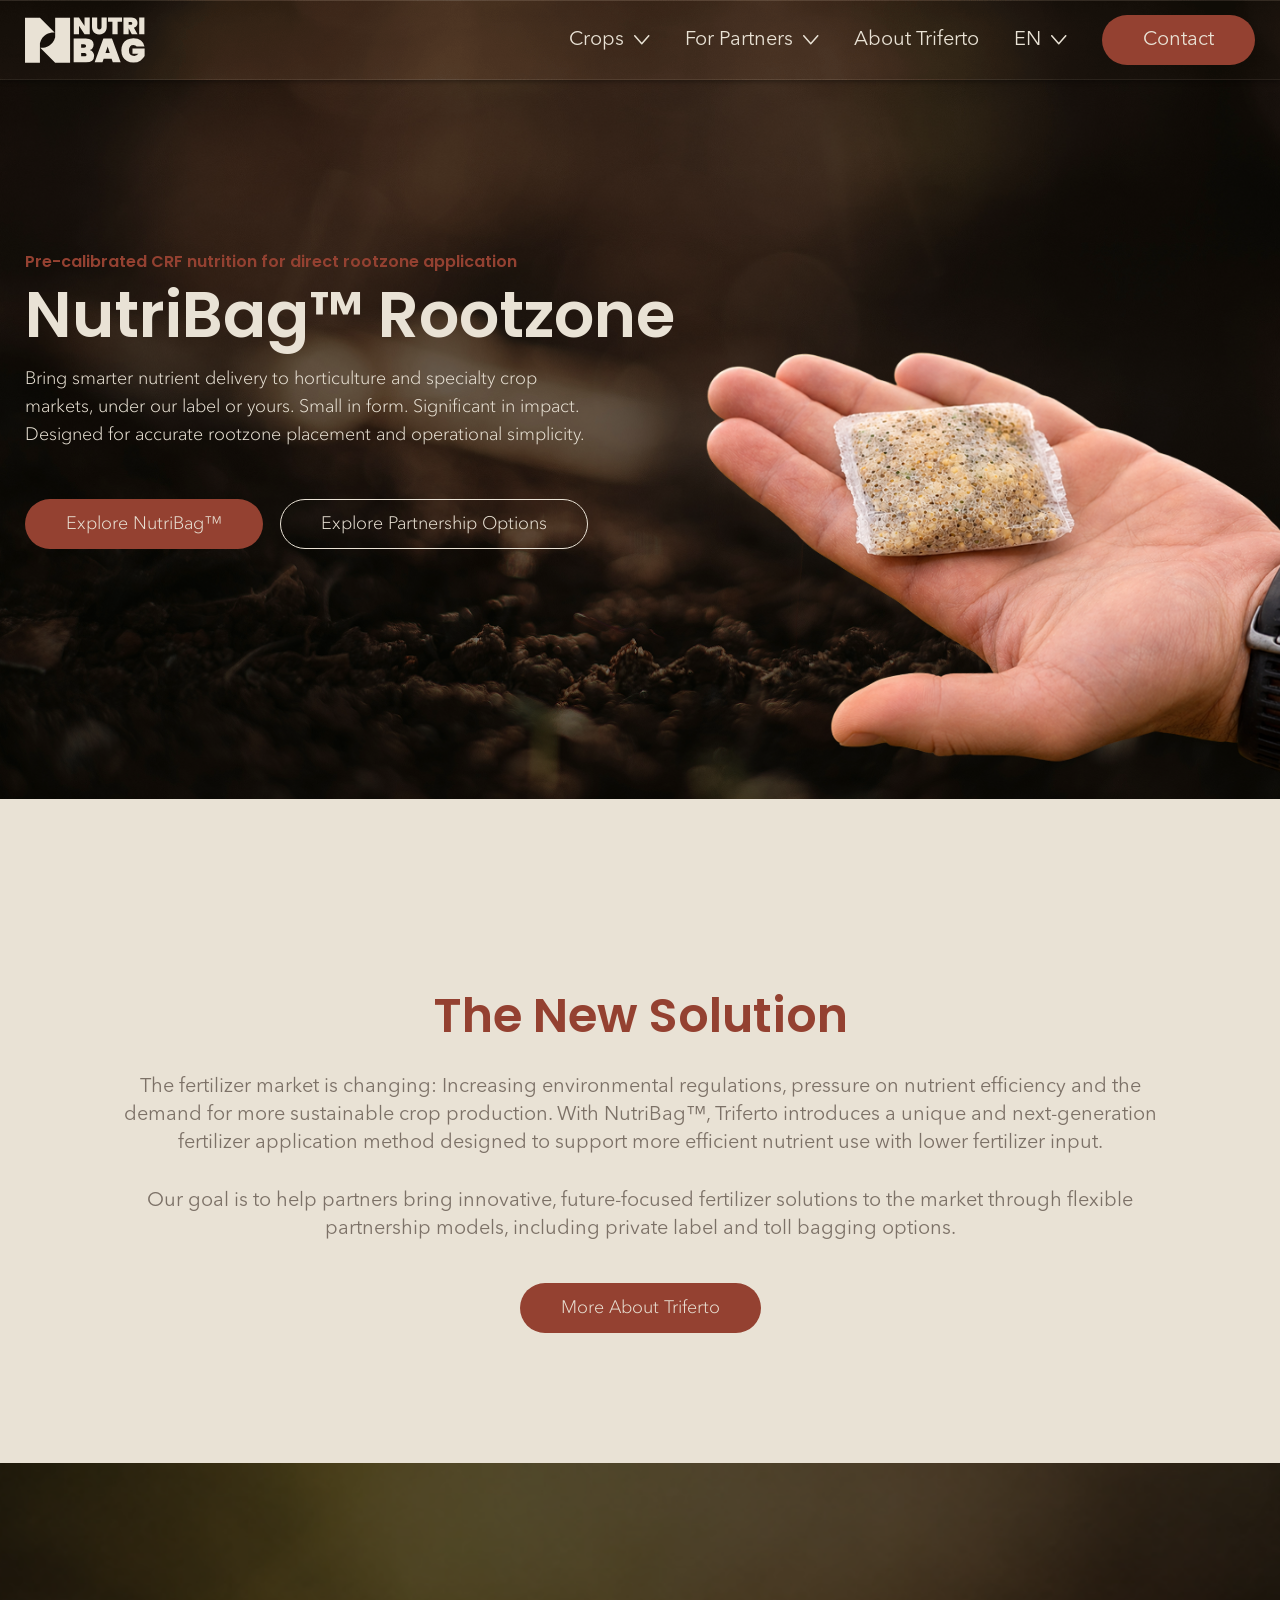
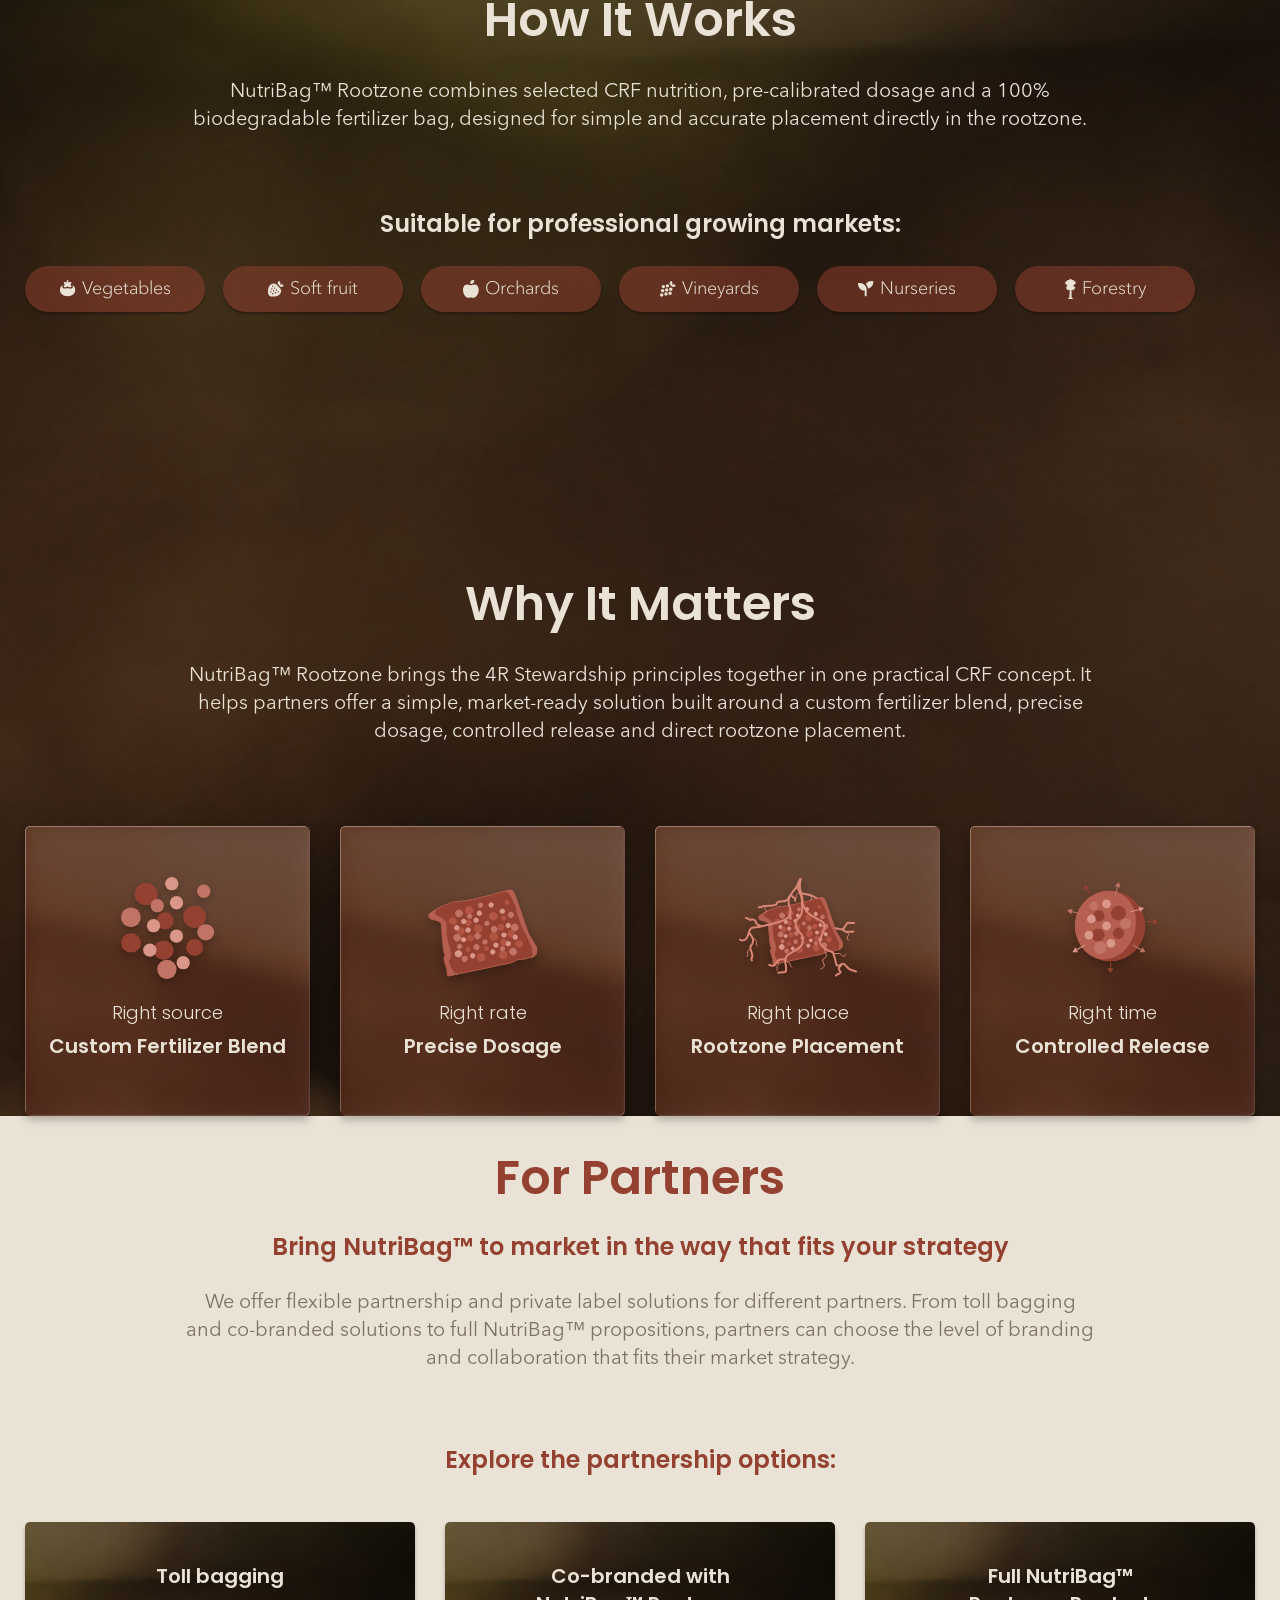
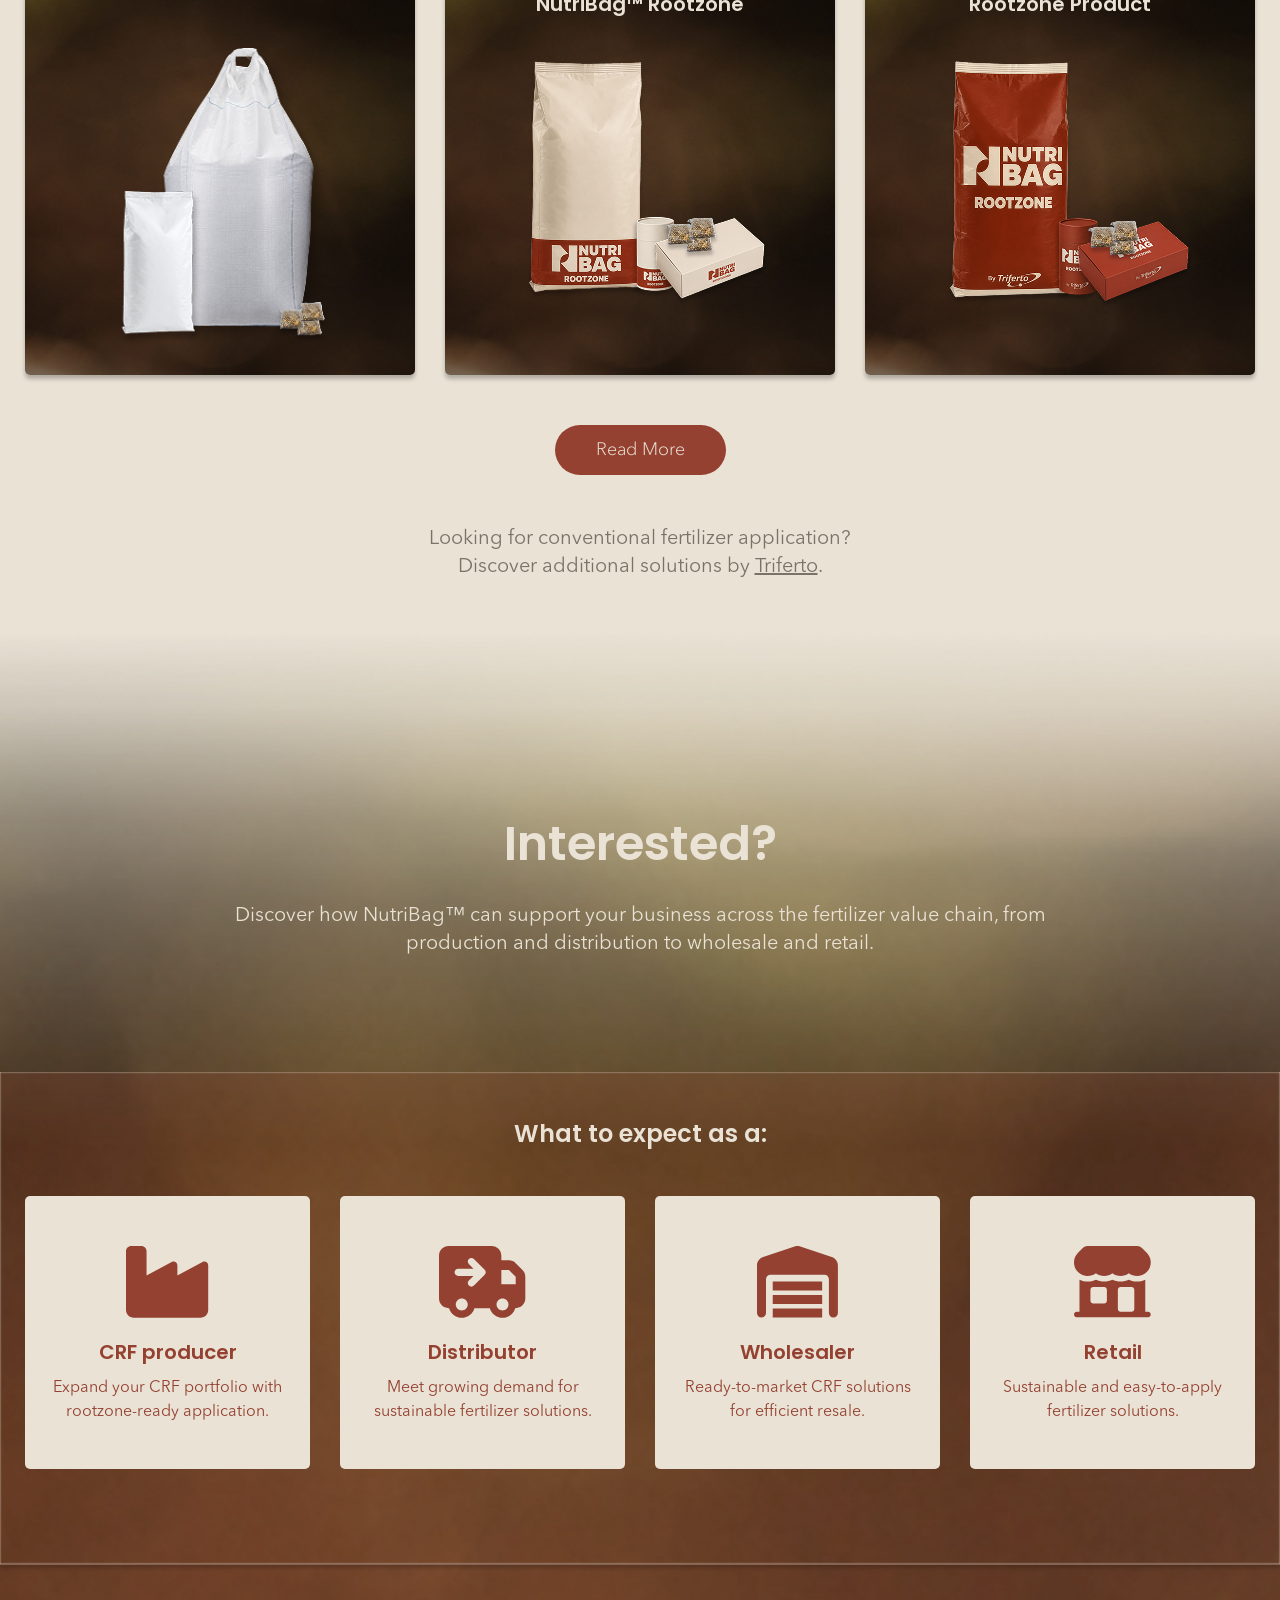
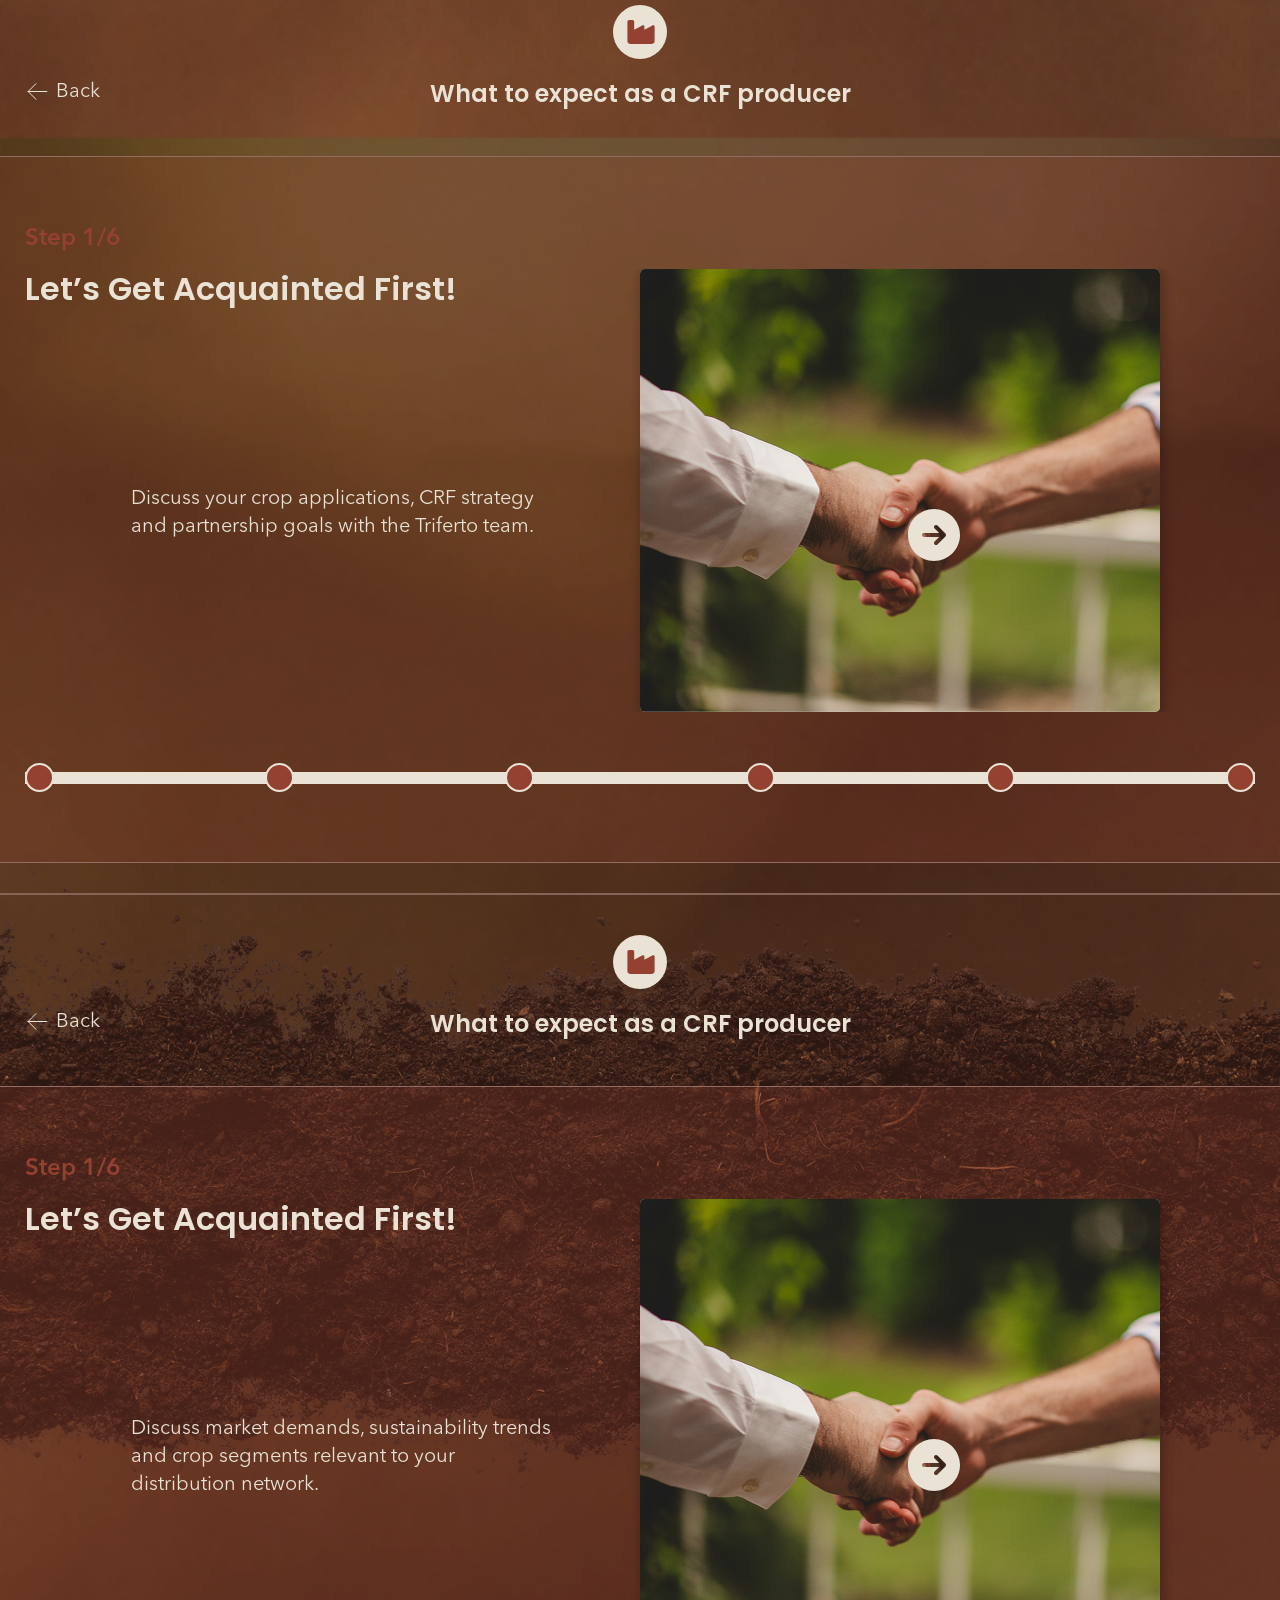
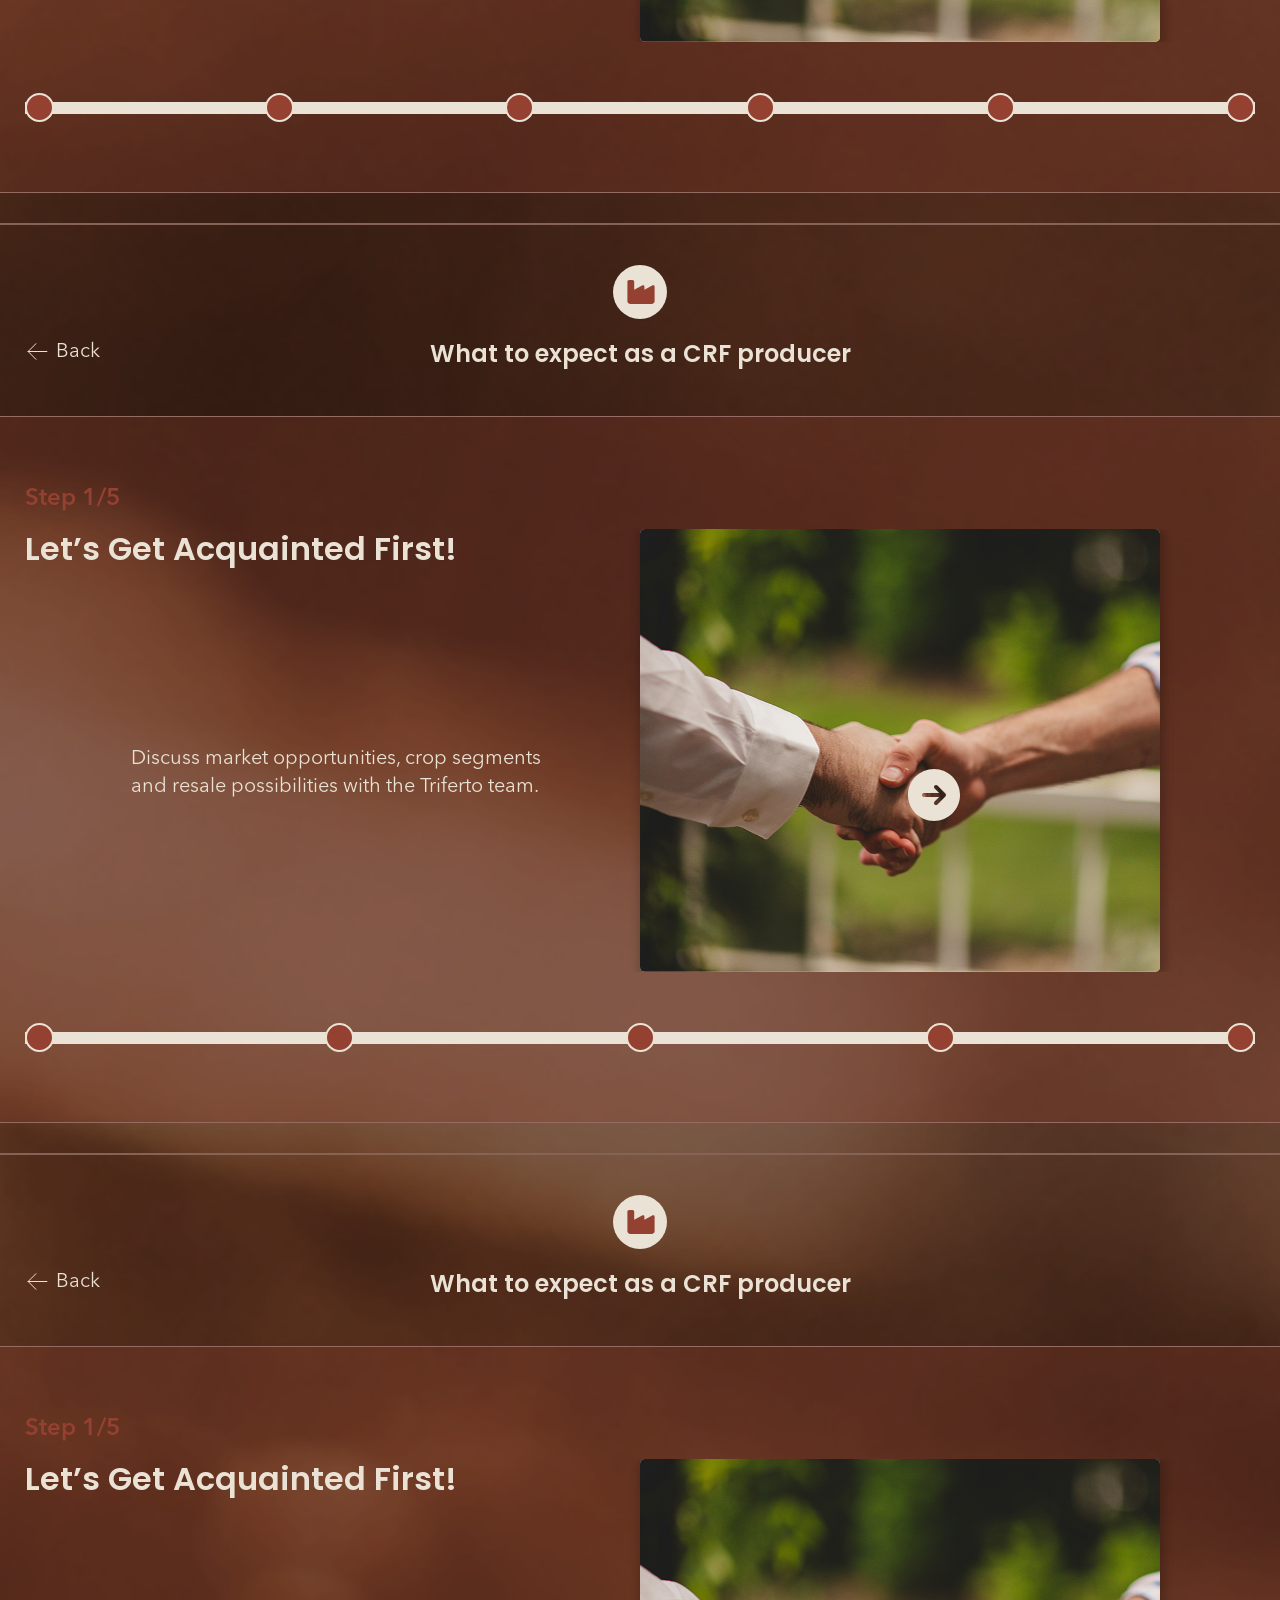
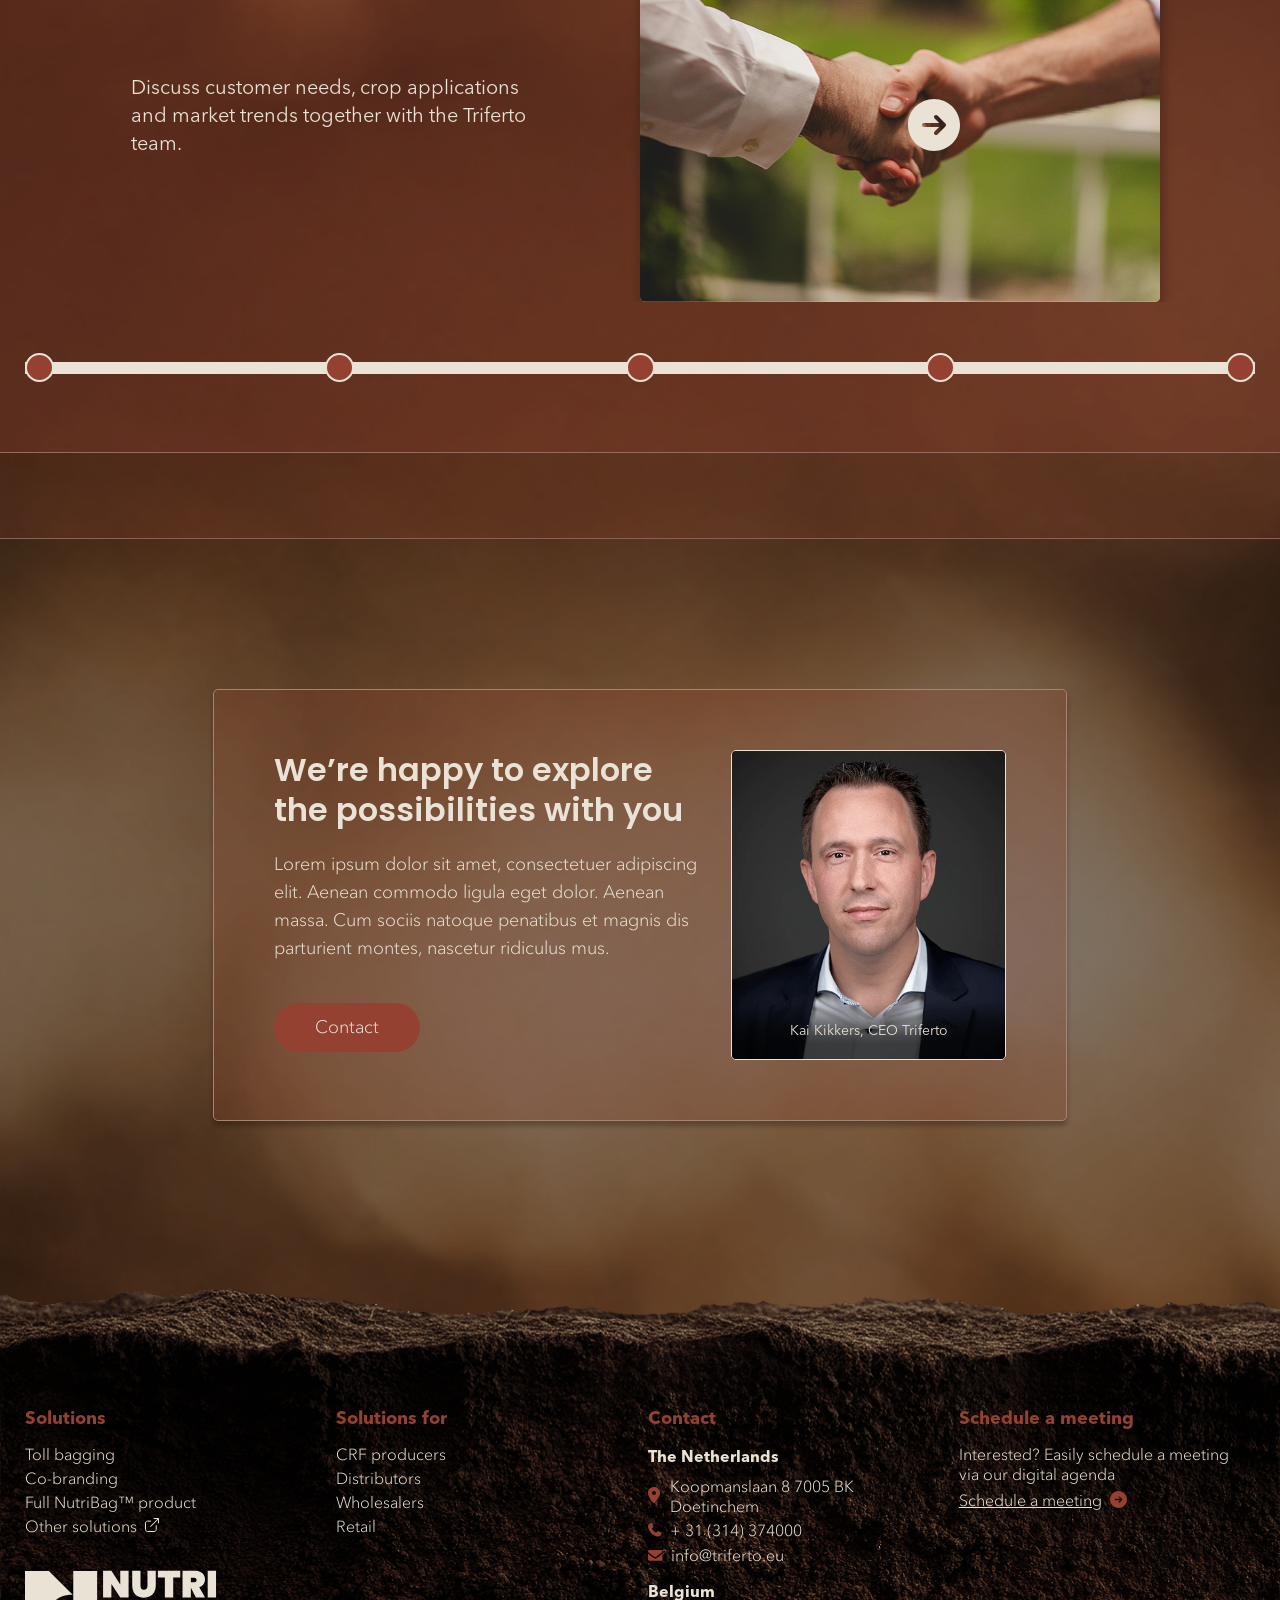
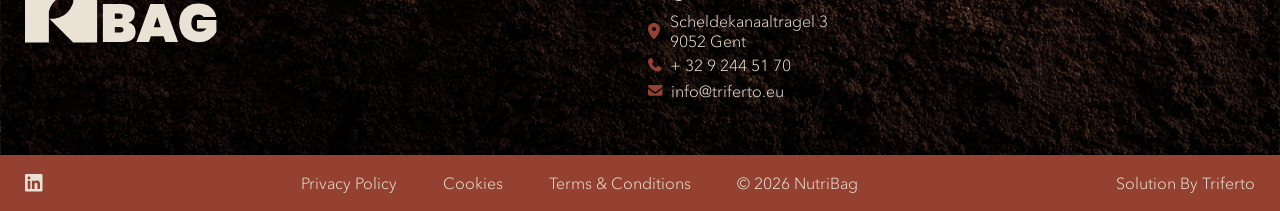
==== index.html @ c8bf7977 "upload the project" ====
<!DOCTYPE html>
<html lang="en">

<head>
    <meta charset="UTF-8">
    <meta http-equiv="X-UA-Compatible" content="IE=edge">
    <meta name="viewport" content="width=device-width, initial-scale=1.0">

    <!-- title -->
    <title>NutriBag</title>

    <!-- favicon -->
    <link href="img/favicon.png" type="image/png" rel="icon">

    <!-- all css here -->
    <link rel="stylesheet" href="css/bootstrap.min.css">
    <link rel="stylesheet" href="css/swiper.min.css">
    <link rel="stylesheet" href="css/calendar.css">
    <link rel="stylesheet" href="css/style.css">
    <link rel="stylesheet" href="css/responsive.css">
</head>

<body>

    <!-- header_section start -->
    <header class="header_section">
        <div class="container">
            <nav class="navbar navbar-expand-lg p-0">
                <a class="navbar-brand m-0 p-0" href="index.html">
                    <img src="img/logo.svg" alt="" class="logo">
                    <img src="img/logo-icon.svg" alt="" class="logo_icon">
                </a>
                <button class="navbar-toggler" type="button" data-bs-toggle="offcanvas"
                    data-bs-target="#offcanvasExample" aria-controls="offcanvasExample">
                    <img src="img/hamburgar.png">
                </button>
                <div class="collapse navbar-collapse">
                    <ul class="navbar-nav ms-auto align-items-center">
                        <li class="dropdown">
                            <a href="crops.html">Crops</a>
                            <a href="#" class="arrow" role="button" id="dropdownMenuLink" data-bs-toggle="dropdown"
                                aria-expanded="false">
                                <img src="img/down.svg" alt="">
                            </a>

                            <ul class="dropdown-menu" aria-labelledby="dropdownMenuLink">
                                <li><a href="vegetables.html"><img src="img/crops-icon-1.svg" alt=""> Vegetables</a>
                                </li>
                                <li><a href="#"><img src="img/crops-icon-2.svg" alt=""> Soft fruit</a></li>
                                <li><a href="#"><img src="img/crops-icon-3.svg" alt=""> Orchards</a></li>
                                <li><a href="vineyards.html"><img src="img/crops-icon-4.svg" alt=""> Vineyards</a></li>
                                <li><a href="#"><img src="img/crops-icon-5.svg" alt=""> Nurseries</a></li>
                                <li><a href="forestry.html"><img src="img/crops-icon-6.svg" alt="" class="foresty_icon">
                                        Forestry</a></li>
                            </ul>
                        </li>

                        <li class="dropdown">
                            <a href="partners.html">For Partners</a>
                            <a href="#" class="arrow" role="button" id="dropdownMenuLink" data-bs-toggle="dropdown"
                                aria-expanded="false">
                                <img src="img/down.svg" alt="">
                            </a>

                            <ul class="dropdown-menu partner_dropdown" aria-labelledby="dropdownMenuLink">
                                <li><a href="crf-producers.html"><img src="img/partner-icon-1.svg" alt=""> CRF
                                        producer</a></li>
                                <li><a href="distributors.html"><img src="img/partner-icon-2.svg" alt="">
                                        Distributor</a></li>
                                <li><a href="wholesalers.html"><img src="img/partner-icon-3.svg" alt=""> Wholesaler</a>
                                </li>
                                <li><a href="retailers.html"><img src="img/partner-icon-4.svg" alt=""> Retail</a></li>
                                <li><a href="#"><img src="img/partner-icon-5.svg" alt=""> Login</a></li>
                            </ul>
                        </li>
                        <li><a href="about-us.html">About Triferto </a></li>
                        <li class="dropdown">
                            <a href="#" role="button" id="dropdownMenuLink" data-bs-toggle="dropdown"
                                aria-expanded="false">EN</a>
                            <a href="#" class="arrow" role="button" id="dropdownMenuLink" data-bs-toggle="dropdown"
                                aria-expanded="false">
                                <img src="img/down.svg" alt="">
                            </a>

                            <ul class="dropdown-menu language_dropdown" aria-labelledby="dropdownMenuLink">
                                <li><a href="#"><img src="img/flag-1.png" alt=""></a></li>
                                <li><a href="#"><img src="img/flag-2.png" alt=""></a></li>
                                <li><a href="#"><img src="img/flag-3.png" alt=""></a></li>
                                <li><a href="#"><img src="img/flag-4.png" alt=""></a></li>
                            </ul>
                        </li>
                        <li>
                            <a href="contact-us.html" class="button">
                                <span>Contact</span>
                                <img src="img/arrow-circle.svg" alt="">
                            </a>
                        </li>
                    </ul>
                </div>
            </nav>
        </div>

        <!-- offcanvas menu -->
        <div class="offcanvas offcanvas-start d-lg-none" tabindex="-1" id="offcanvasExample"
            aria-labelledby="offcanvasExampleLabel">
            <div class="container">
                <div class="offcanvas-header">
                    <h5 class="offcanvas-title" id="offcanvasExampleLabel">
                        <a href="index.html">
                            <img src="img/logo.svg" alt="">
                        </a>
                    </h5>
                    <button type="button" class="close_btn" data-bs-dismiss="offcanvas" aria-label="Close">
                        <img src="img/close.png" alt="">
                    </button>
                </div>
                <div class="offcanvas-body">
                    <ul class="navbar-nav">
                        <li class="dropdown">
                            <a href="crops.html">Crops</a>
                            <a href="#" class="arrow">
                                <img src="img/down.svg" alt="">
                            </a>

                            <ul class="dropdown-menu">
                                <li><a href="vegetables.html"><img src="img/crops-icon-1.svg" alt=""> Vegetables</a>
                                </li>
                                <li><a href="#"><img src="img/crops-icon-2.svg" alt=""> Soft fruit</a></li>
                                <li><a href="#"><img src="img/crops-icon-3.svg" alt=""> Orchards</a></li>
                                <li><a href="vineyards.html"><img src="img/crops-icon-4.svg" alt=""> Vineyards</a></li>
                                <li><a href="#"><img src="img/crops-icon-5.svg" alt=""> Nurseries</a></li>
                                <li><a href="forestry.html"><img src="img/crops-icon-6.svg" alt="" class="foresty_icon">
                                        Forestry</a></li>
                            </ul>
                        </li>

                        <li class="dropdown">
                            <a href="partners.html">For Partners</a>
                            <a href="#" class="arrow">
                                <img src="img/down.svg" alt="">
                            </a>

                            <ul class="dropdown-menu partner_dropdown">
                                <li><a href="crf-producers.html"><img src="img/partner-icon-1.svg" alt=""> CRF
                                        producer</a></li>
                                <li><a href="distributors.html"><img src="img/partner-icon-2.svg" alt="">
                                        Distributor</a></li>
                                <li><a href="wholesalers.html"><img src="img/partner-icon-3.svg" alt=""> Wholesaler</a>
                                </li>
                                <li><a href="retailers.html"><img src="img/partner-icon-4.svg" alt=""> Retail</a></li>
                                <li><a href="#"><img src="img/partner-icon-5.svg" alt=""> Login</a></li>
                            </ul>
                        </li>
                        <li><a href="about-us.html">About Triferto </a></li>
                        <li class="dropdown language">
                            <a href="#">EN</a>
                            <a href="#" class="arrow">
                                <img src="img/down.svg" alt="">
                            </a>

                            <ul class="dropdown-menu language_dropdown">
                                <li><a href="#"><img src="img/flag-1.png" alt=""></a></li>
                                <li><a href="#"><img src="img/flag-2.png" alt=""></a></li>
                                <li><a href="#"><img src="img/flag-3.png" alt=""></a></li>
                                <li><a href="#"><img src="img/flag-4.png" alt=""></a></li>
                            </ul>
                        </li>

                    </ul>
                </div>
            </div>
            <div class="container offcanvas_bottom">
                <ul class="navbar-nav">
                    <li>
                        <a href="contact-us.html" class="button">
                            <span>Contact</span>
                            <img src="img/arrow-circle.svg" alt="">
                        </a>
                    </li>
                </ul>
            </div>
        </div>
    </header>
    <!-- header_section end -->


    <main class="overflow-hidden">

        <!-- home_section start -->
        <section class="home_area" style="background-image: url(img/home_bg.png);">
            <div class="container">
                <div class="home_content">
                    <strong>Pre-calibrated CRF nutrition for direct rootzone application</strong>
                    <h1 class="title_xxl">NutriBag™ Rootzone</h1>
                    <p class="text_sm">Bring smarter nutrient delivery to horticulture and specialty crop markets, under
                        our label or yours. Small in form. Significant in impact. Designed for accurate rootzone
                        placement and operational simplicity.</p>
                    <div class="btn_wrapper">
                        <a href="#" class="button">
                            <span>Explore NutriBag™</span>
                            <img src="img/arrow-circle.svg" alt="">
                        </a>
                        <a href="#" class="button button_outline">
                            <span>Explore Partnership Options</span>
                            <img src="img/arrow-circle.svg" alt="">
                        </a>
                    </div>
                </div>
                <img src="img/hand.png" alt="">
            </div>
            <img src="img/soil.png" alt="">
        </section>
        <!-- home_section end -->

        <!-- solution_section start -->
        <section class="solution_area">
            <div class="container">
                <div class="solution_content mx-auto text-center">
                    <h2 class="title_xl">The New Solution</h2>
                    <p class="text_md">The fertilizer market is changing: Increasing environmental regulations, pressure
                        on nutrient efficiency and the demand for more sustainable crop production. With NutriBag™,
                        Triferto introduces a unique and next-generation fertilizer application method designed to
                        support more efficient nutrient use with lower fertilizer input.</p>
                    <p class="text_md">Our goal is to help partners bring innovative, future-focused fertilizer
                        solutions to the market through flexible partnership models, including private label and toll
                        bagging options.</p>
                    <div class="btn_wrapper justify-content-center pt-3">
                        <a href="about-us.html" class="button hover_red">
                            <span>More About Triferto</span>
                            <img src="img/arrow-circle-red.svg" alt="">
                        </a>
                    </div>
                </div>
            </div>
        </section>

        <!-- middle section -->
        <div class="bg" style="background-image: url(img/middle-bg.png);">
            <!-- how it work section -->
            <section class="how-it-works">
                <div class="container">
                    <div class="section_title mx-auto text-center">
                        <h2 class="title_xl">How It Works</h2>
                        <p class="text_md">NutriBag™ Rootzone combines selected CRF nutrition, pre-calibrated dosage and
                            a 100% biodegradable fertilizer bag, designed for simple and accurate placement directly in
                            the rootzone.</p>
                    </div>

                    <div class="text-center crops_button_wrap">
                        <h4 class="title_md">Suitable for professional growing markets:</h4>
                        <div class="crops_button">
                            <a href="#">
                                <span class="default_text"><img src="img/crops-icon-1.svg" alt=""> Vegetables</span>
                                <span class="hover_text">
                                    <span class="inner_text">Success stories</span>
                                    <img src="img/arrow-circle.svg" alt="">
                                </span>
                            </a>
                            <a href="#">
                                <span class="default_text"><img src="img/crops-icon-2.svg" alt=""> Soft fruit</span>
                                <span class="hover_text">
                                    <span class="inner_text">Success stories</span>
                                    <img src="img/arrow-circle.svg" alt="">
                                </span>
                            </a>
                            <a href="#">
                                <span class="default_text"><img src="img/crops-icon-3.svg" alt=""> Orchards</span>
                                <span class="hover_text">
                                    <span class="inner_text">Success stories</span>
                                    <img src="img/arrow-circle.svg" alt="">
                                </span>
                            </a>
                            <a href="#">
                                <span class="default_text"><img src="img/crops-icon-4.svg" alt=""> Vineyards</span>
                                <span class="hover_text">
                                    <span class="inner_text">Success stories</span>
                                    <img src="img/arrow-circle.svg" alt="">
                                </span>
                            </a>
                            <a href="#">
                                <span class="default_text"><img src="img/crops-icon-5.svg" alt=""> Nurseries</span>
                                <span class="hover_text">
                                    <span class="inner_text">Success stories</span>
                                    <img src="img/arrow-circle.svg" alt="">
                                </span>
                            </a>
                            <a href="#">
                                <span class="default_text"><img src="img/crops-icon-6.svg" alt="" class="foresty_icon">
                                    Forestry</span>
                                <span class="hover_text">
                                    <span class="inner_text">Success stories</span>
                                    <img src="img/arrow-circle.svg" alt="">
                                </span>
                            </a>
                        </div>
                    </div>
                </div>
            </section>

            <!-- why it matters section -->
            <section class="why-it-matters">
                <div class="container">
                    <div class="section_title mx-auto text-center">
                        <h2 class="title_xl">Why It Matters</h2>
                        <p class="text_md">NutriBag™ Rootzone brings the 4R Stewardship principles together in one
                            practical CRF concept. It helps partners offer a simple, market-ready solution built around
                            a custom fertilizer blend, precise dosage, controlled release and direct rootzone placement.
                        </p>
                    </div>
                    <div class="row g-5">
                        <div class="col-lg-3 col-sm-6">
                            <div class="why_card">
                                <div class="matters_img">
                                    <img src="img/matters1.svg" alt="">
                                </div>
                                <h6 class="text_sm">Right source</h6>
                                <h5 class="title_sm">Custom Fertilizer Blend</h5>
                                <p class="text_sm">Fertilizer compositions are tailored to crop-specific nutritional
                                    requirements.</p>
                            </div>
                        </div>
                        <div class="col-lg-3 col-sm-6">
                            <div class="why_card">
                                <div class="matters_img">
                                    <img src="img/matters2.svg" alt="">
                                </div>
                                <h6 class="text_sm">Right rate</h6>
                                <h5 class="title_sm">Precise Dosage</h5>
                                <p class="text_sm">Pre-calibrated dosing supports accurate nutrient application while
                                    helping reduce nutrient losses and over-application.</p>
                            </div>
                        </div>
                        <div class="col-lg-3 col-sm-6">
                            <div class="why_card">
                                <div class="matters_img">
                                    <img src="img/matters3.svg" alt="">
                                </div>
                                <h6 class="text_sm">Right place</h6>
                                <h5 class="title_sm">Rootzone Placement</h5>
                                <p class="text_sm">Nutrients are positioned directly in the rootzone to support
                                    efficient uptake and targeted application.</p>
                            </div>
                        </div>
                        <div class="col-lg-3 col-sm-6">
                            <div class="why_card">
                                <div class="matters_img">
                                    <img src="img/matters4.svg" alt="">
                                </div>
                                <h6 class="text_sm">Right time</h6>
                                <h5 class="title_sm">Controlled Release</h5>
                                <p class="text_sm">CRF technology gradually releases nutrients over time based on crop
                                    requirements.</p>
                            </div>
                        </div>
                    </div>
                </div>
            </section>
        </div>

        <!-- partner section -->
        <section class="partner_area text-center">
            <div class="container">
                <div class="section_title mx-auto text-center">
                    <h2 class="title_xl">For Partners</h2>
                    <h4 class="title_md">Bring NutriBag™ to market in the way that fits your strategy</h4>
                    <p class="text_md">We offer flexible partnership and private label solutions for different partners.
                        From toll bagging and co-branded solutions to full NutriBag™ propositions, partners can choose
                        the level of branding and collaboration that fits their market strategy.</p>
                </div>

                <h4 class="title_md">Explore the partnership options:</h4>
                <div class="row justify-content-center g-5">
                    <div class="col-lg-4 col-sm-6">
                        <div class="partner_card">
                            <h5 class="title_sm">Toll bagging</h5>
                            <div class="partner_img">
                                <img src="img/partner1.png" alt="">
                            </div>
                            <ul>
                                <li>Private label.</li>
                                <li>Available in multiple packaging formats: 10kg bags, and 1m³ big bags.</li>
                                <li>Interested in using conventional fertilizers? Please visit the <a href="#">Triferto
                                        website</a> or contact our team to discuss the possibilities.</li>
                            </ul>
                        </div>
                    </div>
                    <div class="col-lg-4 col-sm-6">
                        <div class="partner_card">
                            <h5 class="title_sm">Co-branded with NutriBag™ Rootzone</h5>
                            <div class="partner_img">
                                <img src="img/partner2.png" alt="">
                            </div>
                            <ul>
                                <li>Shared visibility.</li>
                                <li>Available in multiple packaging sizes: 10kg bags, and smaller boxes.</li>
                                <li>NutriBag™ may be used only when the product contains CRF technology that has been
                                    validated for safe rootzone placement.</li>
                            </ul>
                        </div>
                    </div>
                    <div class="col-lg-4 col-sm-6">
                        <div class="partner_card">
                            <h5 class="title_sm">Full NutriBag™ Rootzone Product</h5>
                            <div class="partner_img">
                                <img src="img/partner3.png" alt="">
                            </div>
                            <ul>
                                <li>Ready-to-market proposition.</li>
                                <li>Available in multiple packaging sizes: 10kg bags, and smaller boxes.</li>
                                <li>NutriBag™ may be used only when the product contains CRF technology that has been
                                    validated for safe rootzone placement.</li>
                            </ul>
                        </div>
                    </div>
                </div>
                <div class="btn_wrapper justify-content-center">
                    <a href="partners.html" class="button hover_red">
                        <span>Read More</span>
                        <img src="img/arrow-circle-red.svg" alt="">
                    </a>
                </div>
                <p class="text_md">Looking for conventional fertilizer application?<br> Discover additional solutions by
                    <a href="#">Triferto</a>.
                </p>
            </div>
        </section>

        <!-- interest area -->
        <section class="crops_section interest_area" style="background-image: url(img/interest-bg.png);">
            <div class="container z-2">
                <div class="section_title mx-auto text-center">
                    <h2 class="title_xl">Interested?</h2>
                    <p class="text_md">Discover how NutriBag™ can support your business across the fertilizer value
                        chain, from production and distribution to wholesale and retail.</p>
                </div>
            </div>

            <div class="expected_area text-center">
                <img src="img/soil2.png" alt="">

                <div class="expected_inner_area">
                    <div class="container">
                        <h4 class="title_md">What to expect as a:</h4>
                        <div class="row justify-content-center g-5">
                            <div class="col-lg-3 col-sm-6">
                                <a href="crf-producers.html" class="expect_card">
                                    <img src="img/expect1.svg" alt="">
                                    <h5 class="title_sm">CRF producer</h5>
                                    <p>Expand your CRF portfolio with rootzone-ready application.</p>
                                </a>
                            </div>
                            <div class="col-lg-3 col-sm-6">
                                <a href="distributors.html" class="expect_card">
                                    <img src="img/expect2.svg" alt="">
                                    <h5 class="title_sm">Distributor</h5>
                                    <p>Meet growing demand for sustainable fertilizer solutions.</p>
                                </a>
                            </div>
                            <div class="col-lg-3 col-sm-6">
                                <a href="wholesalers.html" class="expect_card">
                                    <img src="img/expect3.svg" alt="">
                                    <h5 class="title_sm">Wholesaler</h5>
                                    <p>Ready-to-market CRF solutions for efficient resale.</p>
                                </a>
                            </div>
                            <div class="col-lg-3 col-sm-6">
                                <a href="retailers.html" class="expect_card">
                                    <img src="img/expect4.svg" alt="">
                                    <h5 class="title_sm">Retail</h5>
                                    <p>Sustainable and easy-to-apply fertilizer solutions.</p>
                                </a>
                            </div>
                        </div>
                    </div>
                </div>

                <div class="step_slider_inner_section text-start pb-5">
                    <div class="container">
                        <div class="step_title_box">
                            <div class="row align-items-end">
                                <div class="col-lg-3">
                                    <div class="step_back_button">
                                        <a href="vegetables.html" class="back_btn ">
                                            <img src="img/arrow-left.svg" alt="">
                                            <span class="text_md">Back</span>
                                        </a>
                                    </div>
                                </div>

                                <div class="col-lg-6">
                                    <div class="step_title text-center">
                                        <img src="img/crf-icon.svg" alt="">
                                        <h3 class="title_md">What to expect as a CRF producer</h3>
                                    </div>
                                </div>
                            </div>
                        </div>
                    </div>

                    <div class="steps_slider">
                        <div class="container">

                            <!-- ============ Counter ============ -->
                            <div class="steps_slider__counter title_md">
                                Step <span class="steps_slider__counter-current">1</span>/<span
                                    class="steps_slider__counter-total">6</span>
                            </div>

                            <!-- ============ Swiper ============ -->

                            <div class="steps_slider__wrap">
                                <div class="swiper steps_slider__swiper">
                                    <div class="swiper-wrapper">
                                        <!-- slide 1 -->
                                        <div class="swiper-slide">
                                            <div class="steps_slider__slide">
                                                <div class="steps_slider__text">
                                                    <h2 class="title_lg">Let’s Get Acquainted First!</h2>
                                                    <p class="text_md">Discuss your crop applications, CRF
                                                        strategy and partnership goals with the Triferto team.
                                                    </p>
                                                </div>

                                                <div class="steps_slider__media">
                                                    <img src="./img/step-slider-img01.png" alt="image">
                                                </div>
                                            </div>
                                        </div>
                                        <!-- slide 2 -->
                                        <div class="swiper-slide">
                                            <div class="steps_slider__slide">
                                                <div class="steps_slider__text">
                                                    <h2 class="title_lg">You Define The CRF Formulation</h2>
                                                    <p class="text_md">Select the CRF formulation you wish to use in
                                                        NutriBag™. Flexible dosage options ranging from 10 to 50 grams
                                                        per bag are available. Our team is happy to support you.
                                                    </p>
                                                </div>

                                                <div class="steps_slider__media">
                                                    <img src="./img/step-slider-img02.png" alt="image">
                                                </div>
                                            </div>
                                        </div>
                                        <!-- slide 3 -->
                                        <div class="swiper-slide">
                                            <div class="steps_slider__slide">
                                                <div class="steps_slider__text">
                                                    <h2 class="title_lg">Rootzone Qualification</h2>
                                                    <p class="text_md">Then we validate whether the CRF formulation is
                                                        suitable and safe for direct rootzone placement based on
                                                        NutriBag™ guidelines.
                                                    </p>
                                                </div>

                                                <div class="steps_slider__media">
                                                    <img src="./img/step-slider-img03.png" alt="image">
                                                </div>
                                            </div>
                                        </div>
                                        <!-- slide 4 -->
                                        <div class="swiper-slide">
                                            <div class="steps_slider__slide">
                                                <div class="steps_slider__text">
                                                    <h2 class="title_lg">Production by Triferto</h2>
                                                    <p class="text_md">Using our specialized toll bagging technology in
                                                        Zwijnaarde, we package the selected and pre-calibrated
                                                        fertilizer formulation into the NutriBags, ensuring consistent
                                                        quality and accuracy.
                                                    </p>
                                                </div>

                                                <div class="steps_slider__media">
                                                    <img src="./img/step-slider-img04.png" alt="image">
                                                </div>
                                            </div>
                                        </div>
                                        <!-- slide 5 -->
                                        <div class="swiper-slide">
                                            <div class="steps_slider__slide">
                                                <div class="steps_slider__text">
                                                    <h2 class="title_lg">Packaging & Branding</h2>
                                                    <p class="text_md">Explore toll bagging, private label, co-branding
                                                        or NutriBag™ Rootzone branding possibilities. Available in
                                                        multiple packaging formats: 10 kg bags, and 1.2 tonne big bags.
                                                    </p>
                                                </div>

                                                <div class="steps_slider__media">
                                                    <img src="./img/step-slider-img05.png" alt="image">
                                                </div>
                                            </div>
                                        </div>
                                        <!-- slide 6 -->
                                        <div class="swiper-slide">
                                            <div class="steps_slider__slide">
                                                <div class="steps_slider__text">
                                                    <h2 class="title_lg pb-11">Schedule A Meeting!</h2>
                                                    <div class="step_person_info">
                                                        <div class="info">
                                                            <div class="icon">
                                                                <img src="./img/user.svg" alt="">
                                                            </div>
                                                            <h4 class="title_sm">Renée Nederlof</h4>
                                                        </div>
                                                        <p class="text_md">Interested in integrating your CRF products
                                                            with
                                                            NutriBag™ Rootzone? Let’s meet!
                                                        </p>
                                                    </div>
                                                </div>
                                                <div class="steps_slider__media">
                                                    <div class="calendar_widget glass">
                                                        <div class="dates-section">
                                                            <h2>Available dates</h2>
                                                            <div id="calendar-container"></div>
                                                        </div>

                                                        <div>
                                                            <div class="timeslots-section">
                                                                <h2>Timeslots</h2>
                                                                <div id="timeslots">
                                                                    <div class="empty-state" id="empty-state">Select a
                                                                        date to see available times</div>
                                                                </div>
                                                            </div>

                                                            <div class="contact">
                                                                <h3>Or contact us via</h3>
                                                                <a href="tel:+31314374000">
                                                                    <svg width="14" height="14" viewBox="0 0 24 24"
                                                                        fill="currentColor">
                                                                        <path
                                                                            d="M6.6 10.8c1.4 2.7 3.6 4.9 6.3 6.3l2.1-2.1c.3-.3.7-.4 1-.2 1.1.4 2.3.6 3.5.6.6 0 1 .4 1 1V20c0 .6-.4 1-1 1C10.6 21 3 13.4 3 4c0-.6.4-1 1-1h3.5c.6 0 1 .4 1 1 0 1.2.2 2.4.6 3.5.1.4 0 .8-.2 1L6.6 10.8z" />
                                                                    </svg>
                                                                    + 31 (314) 374000
                                                                </a>
                                                                <a href="mailto:info@triferto.eu">
                                                                    <svg width="14" height="14" viewBox="0 0 24 24"
                                                                        fill="currentColor">
                                                                        <path
                                                                            d="M20 4H4c-1.1 0-2 .9-2 2v12c0 1.1.9 2 2 2h16c1.1 0 2-.9 2-2V6c0-1.1-.9-2-2-2zm0 4-8 5-8-5V6l8 5 8-5v2z" />
                                                                    </svg>
                                                                    info@triferto.eu
                                                                </a>
                                                            </div>

                                                        </div>
                                                    </div>
                                                </div>
                                            </div>
                                        </div>
                                    </div>

                                </div>
                            </div>

                            <!-- ============ Buttons============ -->
                            <div class="swiper_button_group">
                                <button class="steps_slider__nav steps_slider__nav--prev step_prev"
                                    aria-label="Previous step">
                                    <img src="./img/step-slide-prev.svg" alt="">
                                </button>

                                <button class="steps_slider__nav steps_slider__nav--next step_next"
                                    aria-label="Next step">
                                    <img src="./img/step-slide-next.svg" alt="">
                                </button>
                            </div>

                        </div>

                        <!-- ============ Progress trail ============ -->
                        <div class="container">
                            <div class="steps_slider__progress" role="tablist" aria-label="Onboarding progress">
                                <div class="steps_slider__progress-track">
                                    <div class="steps_slider__progress-fill"></div>
                                </div>
                                <div class="steps_slider__progress-dots"></div>
                            </div>
                        </div>

                    </div>
                </div>

                <div class="step_slider_inner_section text-start pb-5">
                    <div class="container">
                        <div class="step_title_box">
                            <div class="row align-items-end">
                                <div class="col-lg-3">
                                    <div class="step_back_button">
                                        <a href="vegetables.html" class="back_btn ">
                                            <img src="img/arrow-left.svg" alt="">
                                            <span class="text_md">Back</span>
                                        </a>
                                    </div>
                                </div>

                                <div class="col-lg-6">
                                    <div class="step_title text-center">
                                        <img src="img/crf-icon.svg" alt="">
                                        <h3 class="title_md">What to expect as a CRF producer</h3>
                                    </div>
                                </div>
                            </div>
                        </div>
                    </div>

                    <div class="steps_slider">
                        <div class="container">

                            <!-- ============ Counter ============ -->
                            <div class="steps_slider__counter title_md">
                                Step <span class="steps_slider__counter-current">1</span>/<span
                                    class="steps_slider__counter-total">6</span>
                            </div>

                            <!-- ============ Swiper ============ -->

                            <div class="steps_slider__wrap">
                                <div class="swiper steps_slider__swiper">
                                    <div class="swiper-wrapper">
                                        <div class="swiper-slide">
                                            <div class="steps_slider__slide">
                                                <div class="steps_slider__text">
                                                    <h2 class="title_lg">Let’s Get Acquainted First!</h2>
                                                    <p class="text_md">Discuss market demands, sustainability trends and
                                                        crop segments relevant to your distribution network.
                                                    </p>
                                                </div>

                                                <div class="steps_slider__media">
                                                    <img src="./img/step-slider-img01.png" alt="image">
                                                </div>
                                            </div>
                                        </div>

                                        <div class="swiper-slide">
                                            <div class="steps_slider__slide">
                                                <div class="steps_slider__text">
                                                    <h2 class="title_lg">Select The Right CRF Solution</h2>
                                                    <p class="text_md">Determine whether you want to use your own CRF
                                                        formulation or Triferto’s tailor-made CRF fertilizers within the
                                                        NutriBag™ Rootzone. Flexible dosage options ranging from 10 to
                                                        50 grams per bag are available.
                                                    </p>
                                                </div>

                                                <div class="steps_slider__media">
                                                    <img src="./img/step-slider-img02.png" alt="image">
                                                </div>
                                            </div>
                                        </div>

                                        <div class="swiper-slide">
                                            <div class="steps_slider__slide">
                                                <div class="steps_slider__text">
                                                    <h2 class="title_lg">Rootzone Qualification</h2>
                                                    <p class="text_md">When using your own CRF fertilizers, we validate
                                                        whether the formulation is suitable and safe for direct rootzone
                                                        placement according to our NutriBag™ Rootzone guidelines.
                                                    </p>
                                                </div>

                                                <div class="steps_slider__media">
                                                    <img src="./img/step-slider-img03.png" alt="image">
                                                </div>
                                            </div>
                                        </div>

                                        <div class="swiper-slide">
                                            <div class="steps_slider__slide">
                                                <div class="steps_slider__text">
                                                    <h2 class="title_lg">Production by Triferto</h2>
                                                    <p class="text_md">Using our specialized toll bagging technology in
                                                        Zwijnaarde, we package the selected and pre-calibrated
                                                        fertilizer formulation into the NutriBags, ensuring consistent
                                                        quality and accuracy.
                                                    </p>
                                                </div>

                                                <div class="steps_slider__media">
                                                    <img src="./img/step-slider-img04.png" alt="image">
                                                </div>
                                            </div>
                                        </div>

                                        <div class="swiper-slide">
                                            <div class="steps_slider__slide">
                                                <div class="steps_slider__text">
                                                    <h2 class="title_lg">Packaging & Branding</h2>
                                                    <p class="text_md">Explore distribution-ready solutions, ranging
                                                        from private label to co-branded NutriBag™ Rootzone
                                                        propositions. Available in multiple packaging sizes: 10 kg bags
                                                        and smaller boxes.
                                                    </p>
                                                </div>

                                                <div class="steps_slider__media">
                                                    <img src="./img/step-slider-img06.png" alt="image">
                                                </div>
                                            </div>
                                        </div>

                                        <div class="swiper-slide">
                                            <div class="steps_slider__slide">
                                                <div class="steps_slider__text">
                                                    <h2 class="title_lg pb-11">Schedule A Meeting!</h2>
                                                    <div class="step_person_info">
                                                        <div class="info">
                                                            <div class="icon">
                                                                <img src="./img/user.svg" alt="">
                                                            </div>
                                                            <h4 class="title_sm">Renée Nederlof</h4>
                                                        </div>
                                                        <p class="text_md">Interested in integrating your CRF products
                                                            with
                                                            NutriBag™ Rootzone? Let’s meet!
                                                        </p>
                                                    </div>
                                                </div>

                                                <div class="steps_slider__media">
                                                    <img src="./img/step-slider-img05.png" alt="image">
                                                </div>
                                            </div>
                                        </div>
                                    </div>

                                </div>
                            </div>

                            <!-- ============ Buttons============ -->
                            <div class="swiper_button_group">
                                <button class="steps_slider__nav steps_slider__nav--prev step_prev"
                                    aria-label="Previous step">
                                    <img src="./img/step-slide-prev.svg" alt="">
                                </button>

                                <button class="steps_slider__nav steps_slider__nav--next step_next"
                                    aria-label="Next step">
                                    <img src="./img/step-slide-next.svg" alt="">
                                </button>
                            </div>

                        </div>

                        <!-- ============ Progress trail ============ -->
                        <div class="container">
                            <div class="steps_slider__progress" role="tablist" aria-label="Onboarding progress">
                                <div class="steps_slider__progress-track">
                                    <div class="steps_slider__progress-fill"></div>
                                </div>
                                <div class="steps_slider__progress-dots"></div>
                            </div>
                        </div>

                    </div>
                </div>

                <div class="step_slider_inner_section text-start pb-5">
                    <div class="container">
                        <div class="step_title_box">
                            <div class="row align-items-end">
                                <div class="col-lg-3">
                                    <div class="step_back_button">
                                        <a href="vegetables.html" class="back_btn ">
                                            <img src="img/arrow-left.svg" alt="">
                                            <span class="text_md">Back</span>
                                        </a>
                                    </div>
                                </div>

                                <div class="col-lg-6">
                                    <div class="step_title text-center">
                                        <img src="img/crf-icon.svg" alt="">
                                        <h3 class="title_md">What to expect as a CRF producer</h3>
                                    </div>
                                </div>
                            </div>
                        </div>
                    </div>

                    <div class="steps_slider">
                        <div class="container">

                            <!-- ============ Counter ============ -->
                            <div class="steps_slider__counter title_md">
                                Step <span class="steps_slider__counter-current">1</span>/<span
                                    class="steps_slider__counter-total">6</span>
                            </div>

                            <!-- ============ Swiper ============ -->

                            <div class="steps_slider__wrap">
                                <div class="swiper steps_slider__swiper">
                                    <div class="swiper-wrapper">
                                        <div class="swiper-slide">
                                            <div class="steps_slider__slide">
                                                <div class="steps_slider__text">
                                                    <h2 class="title_lg">Let’s Get Acquainted First!</h2>
                                                    <p class="text_md">Discuss market opportunities, crop segments and
                                                        resale possibilities with the Triferto team.
                                                    </p>
                                                </div>

                                                <div class="steps_slider__media">
                                                    <img src="./img/step-slider-img01.png" alt="image">
                                                </div>
                                            </div>
                                        </div>

                                        <div class="swiper-slide">
                                            <div class="steps_slider__slide">
                                                <div class="steps_slider__text">
                                                    <h2 class="title_lg pb-12">We Formulate The Right CRF Solution</h2>
                                                    <p class="text_md">Our nutritional specialist develops a
                                                        rootzone-safe CRF formulation, tailored to the nutritional
                                                        requirements of specific crops. Flexible dosage options ranging
                                                        from 10 to 50 grams per bag are available.
                                                    </p>
                                                </div>

                                                <div class="steps_slider__media">
                                                    <img src="./img/step-slider-img02.png" alt="image">
                                                </div>
                                            </div>
                                        </div>

                                        <div class="swiper-slide">
                                            <div class="steps_slider__slide">
                                                <div class="steps_slider__text">
                                                    <h2 class="title_lg">Production by Triferto</h2>
                                                    <p class="text_md">Using our specialized toll bagging technology in
                                                        Zwijnaarde, we package the selected and pre-calibrated
                                                        fertilizer formulation into the NutriBags, ensuring consistent
                                                        quality and accuracy.
                                                    </p>
                                                </div>

                                                <div class="steps_slider__media">
                                                    <img src="./img/step-slider-img04.png" alt="image">
                                                </div>
                                            </div>
                                        </div>

                                        <div class="swiper-slide">
                                            <div class="steps_slider__slide">
                                                <div class="steps_slider__text">
                                                    <h2 class="title_lg">Packaging & Branding</h2>
                                                    <p class="text_md">Choose the preferred branding approach, ranging
                                                        from private label to full NutriBag™ Rootzone propositions.
                                                        Available in multiple packaging sizes: 10 kg bags and smaller
                                                        boxes.
                                                    </p>
                                                </div>

                                                <div class="steps_slider__media">
                                                    <img src="./img/step-slider-img06.png" alt="image">
                                                </div>
                                            </div>
                                        </div>

                                        <div class="swiper-slide">
                                            <div class="steps_slider__slide">
                                                <div class="steps_slider__text">
                                                    <h2 class="title_lg pb-11">Schedule A Meeting!</h2>
                                                    <div class="step_person_info">
                                                        <div class="info">
                                                            <div class="icon">
                                                                <img src="./img/user.svg" alt="">
                                                            </div>
                                                            <h4 class="title_sm">Renée Nederlof</h4>
                                                        </div>
                                                        <p class="text_md">Interested in integrating your CRF products
                                                            with
                                                            NutriBag™ Rootzone? Let’s meet!
                                                        </p>
                                                    </div>
                                                </div>

                                                <div class="steps_slider__media">
                                                    <img src="./img/step-slider-img05.png" alt="image">
                                                </div>
                                            </div>
                                        </div>
                                    </div>

                                </div>
                            </div>

                            <!-- ============ Buttons============ -->
                            <div class="swiper_button_group">
                                <button class="steps_slider__nav steps_slider__nav--prev step_prev"
                                    aria-label="Previous step">
                                    <img src="./img/step-slide-prev.svg" alt="">
                                </button>

                                <button class="steps_slider__nav steps_slider__nav--next step_next"
                                    aria-label="Next step">
                                    <img src="./img/step-slide-next.svg" alt="">
                                </button>
                            </div>

                        </div>

                        <!-- ============ Progress trail ============ -->
                        <div class="container">
                            <div class="steps_slider__progress" role="tablist" aria-label="Onboarding progress">
                                <div class="steps_slider__progress-track">
                                    <div class="steps_slider__progress-fill"></div>
                                </div>
                                <div class="steps_slider__progress-dots"></div>
                            </div>
                        </div>

                    </div>
                </div>

                <div class="step_slider_inner_section text-start">
                    <div class="container">
                        <div class="step_title_box">
                            <div class="row align-items-end">
                                <div class="col-lg-3">
                                    <div class="step_back_button">
                                        <a href="vegetables.html" class="back_btn ">
                                            <img src="img/arrow-left.svg" alt="">
                                            <span class="text_md">Back</span>
                                        </a>
                                    </div>
                                </div>

                                <div class="col-lg-6">
                                    <div class="step_title text-center">
                                        <img src="img/crf-icon.svg" alt="">
                                        <h3 class="title_md">What to expect as a CRF producer</h3>
                                    </div>
                                </div>
                            </div>
                        </div>
                    </div>

                    <div class="steps_slider">
                        <div class="container">

                            <!-- ============ Counter ============ -->
                            <div class="steps_slider__counter title_md">
                                Step <span class="steps_slider__counter-current">1</span>/<span
                                    class="steps_slider__counter-total">6</span>
                            </div>

                            <!-- ============ Swiper ============ -->

                            <div class="steps_slider__wrap">
                                <div class="swiper steps_slider__swiper">
                                    <div class="swiper-wrapper">
                                        <div class="swiper-slide">
                                            <div class="steps_slider__slide">
                                                <div class="steps_slider__text">
                                                    <h2 class="title_lg">Let’s Get Acquainted First!</h2>
                                                    <p class="text_md">Discuss customer needs, crop applications and
                                                        market trends together with the Triferto team.
                                                    </p>
                                                </div>

                                                <div class="steps_slider__media">
                                                    <img src="./img/step-slider-img01.png" alt="image">
                                                </div>
                                            </div>
                                        </div>

                                        <div class="swiper-slide">
                                            <div class="steps_slider__slide">
                                                <div class="steps_slider__text">
                                                    <h2 class="title_lg pb-12">We Formulate The Right CRF Solution</h2>
                                                    <p class="text_md">Our nutritional specialist develops a
                                                        rootzone-safe CRF formulation, tailored to the nutritional
                                                        requirements of specific crops. Flexible dosage options ranging
                                                        from 10 to 50 grams per bag are available.
                                                    </p>
                                                </div>

                                                <div class="steps_slider__media">
                                                    <img src="./img/step-slider-img02.png" alt="image">
                                                </div>
                                            </div>
                                        </div>

                                        <div class="swiper-slide">
                                            <div class="steps_slider__slide">
                                                <div class="steps_slider__text">
                                                    <h2 class="title_lg">Production by Triferto</h2>
                                                    <p class="text_md">Using our specialized toll bagging technology in
                                                        Zwijnaarde, we package the selected and pre-calibrated
                                                        fertilizer formulation into the NutriBags, ensuring consistent
                                                        quality and accuracy.
                                                    </p>
                                                </div>

                                                <div class="steps_slider__media">
                                                    <img src="./img/step-slider-img04.png" alt="image">
                                                </div>
                                            </div>
                                        </div>

                                        <div class="swiper-slide">
                                            <div class="steps_slider__slide">
                                                <div class="steps_slider__text">
                                                    <h2 class="title_lg">Packaging & Branding</h2>
                                                    <p class="text_md">Explore branding possibilities, ranging from
                                                        private label solutions to full NutriBag™ Rootzone propositions.
                                                        Available in multiple packaging sizes: 10 kg bags and smaller
                                                        boxes.
                                                    </p>
                                                </div>

                                                <div class="steps_slider__media">
                                                    <img src="./img/step-slider-img05.png" alt="image">
                                                </div>
                                            </div>
                                        </div>

                                        <div class="swiper-slide">
                                            <div class="steps_slider__slide">
                                                <div class="steps_slider__text">
                                                    <h2 class="title_lg pb-11">Schedule A Meeting!</h2>
                                                    <div class="step_person_info">
                                                        <div class="info">
                                                            <div class="icon">
                                                                <img src="./img/user.svg" alt="">
                                                            </div>
                                                            <h4 class="title_sm">Renée Nederlof</h4>
                                                        </div>
                                                        <p class="text_md">Interested in integrating your CRF products
                                                            with
                                                            NutriBag™ Rootzone? Let’s meet!
                                                        </p>
                                                    </div>
                                                </div>

                                                <div class="steps_slider__media">
                                                    <img src="./img/step-slider-img05.png" alt="image">
                                                </div>
                                            </div>
                                        </div>
                                    </div>

                                </div>
                            </div>

                            <!-- ============ Buttons============ -->
                            <div class="swiper_button_group">
                                <button class="steps_slider__nav steps_slider__nav--prev step_prev"
                                    aria-label="Previous step">
                                    <img src="./img/step-slide-prev.svg" alt="">
                                </button>

                                <button class="steps_slider__nav steps_slider__nav--next step_next"
                                    aria-label="Next step">
                                    <img src="./img/step-slide-next.svg" alt="">
                                </button>
                            </div>

                        </div>

                        <!-- ============ Progress trail ============ -->
                        <div class="container">
                            <div class="steps_slider__progress" role="tablist" aria-label="Onboarding progress">
                                <div class="steps_slider__progress-track">
                                    <div class="steps_slider__progress-fill"></div>
                                </div>
                                <div class="steps_slider__progress-dots"></div>
                            </div>
                        </div>

                    </div>
                </div>

            </div>

            <div class="container z-2">
                <div class="client_section">
                    <div class="client_wrapper">
                        <div class="client_text">
                            <h4 class="title_lg">We’re happy to explore the possibilities with you</h4>
                            <p class="text_sm">Lorem ipsum dolor sit amet, consectetuer adipiscing elit. Aenean commodo
                                ligula eget dolor. Aenean massa. Cum sociis natoque penatibus et magnis dis parturient
                                montes, nascetur ridiculus mus. </p>
                            <a href="#" class="button">
                                <span>Contact</span>
                                <img src="img/arrow-circle.svg" alt="">
                            </a>
                        </div>

                        <div class="client_item">
                            <img src="img/client.png" alt="">
                            <h6>Kai Kikkers, CEO Triferto</h6>
                            <div class="client_details">
                                <p>“Lorem ipsum dolor sit amet, consectetuer adipiscing elit. Aenean commodo ligula eget
                                    dolor. Aenean massa. Cum sociis natoque penatibus et magnis dis parturient.”</p>
                            </div>
                        </div>
                    </div>
                </div>
            </div>
        </section>

    </main>


    <!-- footer_section start -->
    <footer class="footer_section">
        <div class="footer_wrapper">
            <div class="container">
                <div class="row">
                    <div class="col-md-6 col-lg-3">
                        <div class="footer_item">
                            <div class="footer_logo d-md-none">
                                <a href="index.html">
                                    <img src="img/logo.svg" alt="">
                                </a>
                            </div>

                            <div class="footer_text">
                                <h4>Solutions</h4>
                                <ul>
                                    <li><a href="partners.html">Toll bagging</a></li>
                                    <li><a href="partners.html">Co-branding</a></li>
                                    <li><a href="partners.html">Full NutriBag™ product</a></li>
                                    <li><a href="#">Other solutions <img src="img/edit-icon.svg" alt=""></a></li>
                                </ul>
                            </div>

                            <div class="footer_logo d-none d-md-block">
                                <a href="index.html">
                                    <img src="img/logo.svg" alt="">
                                </a>
                            </div>
                        </div>
                    </div>

                    <div class="col-md-6 col-lg-3">
                        <div class="footer_item">
                            <h4>Solutions for</h4>
                            <ul>
                                <li><a href="crf-producers.html">CRF producers</a></li>
                                <li><a href="distributors.html">Distributors</a></li>
                                <li><a href="wholesalers.html">Wholesalers</a></li>
                                <li><a href="retailers.html">Retail</a></li>
                            </ul>
                        </div>
                    </div>

                    <div class="col-md-6 col-lg-3">
                        <div class="footer_item">
                            <h4>Contact</h4>
                            <h5>The Netherlands</h5>
                            <ul>
                                <li>
                                    <a href="#">
                                        <img src="img/location.svg" alt="" class="location me-1">
                                        Koopmanslaan 8 7005 BK <br> Doetinchem
                                    </a>
                                </li>
                                <li>
                                    <a href="tel: + 31 (314) 374000">
                                        <img src="img/phone.svg" alt="">
                                        + 31 (314) 374000
                                    </a>
                                </li>
                                <li>
                                    <a href="mailto: info@triferto.eu">
                                        <img src="img/email.svg" alt="" class="email">
                                        info@triferto.eu
                                    </a>
                                </li>
                            </ul>

                            <h5 class="mt-3">Belgium</h5>
                            <ul>
                                <li>
                                    <a href="#">
                                        <img src="img/location.svg" alt="" class="location me-1">
                                        Scheldekanaaltragel 3 <br> 9052 Gent
                                    </a>
                                </li>
                                <li>
                                    <a href="tel: + 32 9 244 51 70">
                                        <img src="img/phone.svg" alt="">
                                        + 32 9 244 51 70
                                    </a>
                                </li>
                                <li>
                                    <a href="mailto: info@triferto.eu">
                                        <img src="img/email.svg" alt="" class="email">
                                        info@triferto.eu
                                    </a>
                                </li>
                            </ul>
                        </div>
                    </div>

                    <div class="col-md-6 col-lg-3">
                        <div class="footer_item">
                            <h4>Schedule a meeting</h4>
                            <p>Interested? Easily schedule a meeting <br> via our digital agenda</p>
                            <a href="contact-us.html" class="meeting_link">Schedule a meeting <img
                                    src="img/arrow-right.svg" alt=""></a>
                        </div>
                    </div>
                </div>
            </div>
        </div>

        <div class="footer_bottom">
            <div class="container">
                <div class="footer_bottom_item">
                    <div class="social_icon">
                        <a href="#">
                            <img src="img/linkedin.svg" alt="">
                        </a>
                    </div>

                    <div class="footer_bottom_text">
                        <ul>
                            <li><a href="#">Privacy Policy</a></li>
                            <li><a href="#">Cookies</a></li>
                            <li><a href="#">Terms & Conditions</a></li>
                            <li>&copy; 2026 NutriBag</li>
                        </ul>
                    </div>

                    <div class="footer_bottom_text">
                        <p>Solution By Triferto</p>
                    </div>
                </div>
            </div>
        </div>
    </footer>
    <!-- footer_section end -->


    <!-- all js here -->
    <script src="js/bootstrap.bundle.min.js"></script>
    <script src="js/swiper.min.js"></script>
    <script src="js/calendar.js"></script>
    <script src="js/main.js"></script>

</body>

</html>
---- css/calendar.css ----
/*
	Theme Colors...
	Light Color: B8E6FF
	Medium Light: 9FDDFF
	Medium dark: 7FD2FF
	Dark color: 2C7EAA

	Event colors...
	Default: rgba(0, 153, 153, .4)
	Appointment: rgba(255, 0, 0, .4)
	Meeting: rgba(255, 116, 0, .4)
	Business: rgba(0, 204, 0, .4)
*/

.CalendarJS{
	margin:0;
	padding: 0;
/*	position: relative;*/
}

.cjs-calHeader{
	width:100%;
	color: #2C7EAA;
	margin:0;
	padding:0 0 2px 0 !important;
}

.cjs-right{
	border-right: 1px solid #7FD2FF;
	box-sizing: border-box;
}

.cjs-top{
	border-top: 1px solid #7FD2FF;
	box-sizing: border-box;
}

.cjs-left{
	border-left: 1px solid #7FD2FF;
	box-sizing: border-box;
}

.cjs-bottom{
	border-bottom: 1px solid #7FD2FF;
	box-sizing: border-box;
}

.cjs-top-left{
	border-top-left-radius: 3px;
	box-sizing: border-box;
}

.cjs-top-right{
	border-top-right-radius: 3px;
	box-sizing: border-box;
}

.cjs-bottom-left{
	border-bottom-left-radius: 3px;
	box-sizing: border-box;
}

.cjs-bottom-right{
	border-bottom-right-radius: 3px;
	box-sizing: border-box;
}

.cjs-hidden{
	display:none !important;
}

.cjs-dayCol{
	float:left;
    position: relative;
    width: calc(100% / 7);
    padding: 0% 0% calc(100% / 7) 0%; /* = width for a 1:1 aspect ratio */
    margin: 0;
    background-position:center center;
    background-repeat:no-repeat;
    background-size:cover; 
	overflow:hidden;
	background-color: #B8E6FF;
	text-align: left;
}

.cjs-dayContent{
	color: #2C7EAA;
	position:absolute;
    height: calc(100% - 5px); /* 90%; /* = 100% - 2*5% padding */
    width: calc(100% - 5px); /*90%; /* = 100% - 2*5% padding */
    padding: 0;
	margin:0;
}

.cjs-dayHeader{
	padding: 0;
	margin:0;
	font-size:0.8em;
	background-color: #B8E6FF;
	color: #2C7EAA;
	text-align: center;
}

.cjs-dayHeaderCell{
	padding:3px;
	margin: 0; 
}

.cjs-dayTable{
	display: table;
    width: calc(100% - 5px);
    height: calc(100% - 5px);
	margin: 5px;
	padding: 0;
}

.cjs-dayCell{
	display:table-cell;
    vertical-align:top;
	padding:0;
	margin:0;
}

.cjs-blankday{
	background-color: #9FDDFF;
}

.cjs-lastLink{
	float:left;
	font-size:0.8em;
	margin:0;
	background: #9FDDFF;
	border-radius: 3px;
	padding: 1px 5px;
	color: #2C7EAA;
	border: 1px solid #7FD2FF;
	box-sizing: border-box;
	font-weight:600;
}

.cjs-nextLink{
	float:right;
	font-size:0.8em;
	margin:0;
	background: #9FDDFF;
	border-radius: 3px;
	padding: 1px 5px;
	color: #2C7EAA;
	border: 1px solid #7FD2FF;
	box-sizing: border-box;
	font-weight:600;
}

.cjs-clearfix{
	clear:both;
	margin:-2px 0;
	padding:1px;
	height:0;
	width:0;
	border:0;
}

.cjs-moTitle{
	text-align:center;
	font-size:1em;
	font-weight: bold;
	margin:0;
	padding:0;
}

.cjs-lastLink:hover, .cjs-nextLink:hover{
	cursor: pointer;
	color: #212121;
}

.cjs-calDay:hover{
	cursor: pointer;
}

.cjs-active{
	border-color: #B8E6FF;
}

.cjs-dateLabel{
	font-size:0.8em;
	margin:0;
	padding:0;
}

.cjs-otherEvents{
	margin:0;
	padding:0;
	float: right;
	font-size:0.7em;
	background: #7FD2FF;
	border-radius: 99px;
	padding: 1px 2px;
	color: #212121;
}

.cjs-calEvent{
	position: absolute;
	top:0px;
	left:0px;
	width:10px;
	font-size:0.7em;
	background: rgba(0, 153, 153, .4);
	border-radius: 3px;
	padding: 1px 2px;
	color: #212121;
	text-align:center;
	margin:initial;
	cursor: pointer;
	box-sizing: border-box;
}

.cjs-ellipse {
    display: table;
    table-layout: fixed;
    width: 98%;
    white-space: nowrap;
}
 
.cjs-ellipse > * {
    display: table-cell;
    overflow: hidden;
    text-overflow: ellipsis;
}

.cjs-weekRow{
	margin:0; padding:0; border:0;
	position:relative;
}
---- css/style.css ----
/*=========================== Google fonts =============================*/
@import url('https://fonts.googleapis.com/css2?family=Architects+Daughter&family=Poppins:ital,wght@0,100;0,200;0,300;0,400;0,500;0,600;0,700;0,800;0,900;1,100;1,200;1,300;1,400;1,500;1,600;1,700;1,800;1,900&display=swap');

/*=========================== Web fonts =============================*/

@font-face {
    font-family: 'AvenirNextLTPro';
    src: url('../fonts/AvenirNextLTPro-Heavy.otf');
    font-weight: 800;
    font-display: swap;
}

@font-face {
    font-family: 'AvenirNextLTPro';
    src: url('../fonts/AvenirNextLTPro-Bold.otf');
    font-weight: 700;
    font-display: swap;
}

@font-face {
    font-family: 'AvenirNextLTPro';
    src: url('../fonts/AvenirNextLTPro-Demi.otf');
    font-weight: 600;
    font-display: swap;
}

@font-face {
    font-family: 'AvenirNextLTPro';
    src: url('../fonts/AvenirNextLTPro-Medium.otf');
    font-weight: 500;
    font-display: swap;
}

@font-face {
    font-family: 'AvenirNextLTPro';
    src: url('../fonts/AvenirNextLTPro-Regular.otf');
    font-weight: 400;
    font-display: swap;
}

@font-face {
    font-family: 'AvenirNextLTPro';
    src: url('../fonts/AvenirNextLTPro-Light.ttf');
    font-weight: 300;
    font-display: swap;
}

@font-face {
    font-family: 'AvenirNextLTPro';
    src: url('../fonts/AvenirNextLTPro-UltLt.otf');
    font-weight: 200;
    font-display: swap;
}


/*========================== Basic css ============================*/
html {
    font-size: 62.5%;
}

:root {
    scroll-behavior: unset;

    /* fonts */
    --font-poppins: "Poppins", sans-serif;
    --font-architects: "Architects Daughter", cursive;
    --font-avenirnextltpro: 'AvenirNextLTPro';

    /* color */
    --white: #FFF;
    --black: #000;
    --rust-brown: #944131;
    --rust-brown40: rgba(148, 65, 49, 40%);
    --beige: #E9E2D5;
    --light-brown: #7C7167;
    --dark-red: #3B0014;
}

html,
body,
header,
footer,
main,
nav,
section,
div,
menu,
span,
h1,
h2,
h3,
h4,
h5,
h6,
p,
a,
strong,
i,
ol,
ul,
li,
form,
label,
button {
    margin: 0;
    padding: 0;
}

ol,
ul {
    list-style: none;
}

button:focus,
a:focus,
input:focus,
textarea:focus,
select:focus {
    outline: none;
}

a {
    text-decoration: none;
    color: inherit;
    transition: 0.2s all ease;
    -webkit-transition: 0.2s all ease;
    -moz-transition: 0.2s all ease;
}

a:visited,
a:hover,
a:active {
    text-decoration: none;
}

img {
    max-width: 100%;
}

/* body */
body {
    font-family: var(--font-avenirnextltpro);
    font-size: 1.6rem;
    font-weight: 400;
    background: var(--beige);
    color: var(--light-brown);
}

h1,
h2,
h3,
h4,
h5,
h6 {
    font-family: var(--font-poppins);
}

.container {
    padding-left: 1.5rem;
    padding-right: 1.5rem;
}

/* title */
.title_xxl {
    font-size: 6.4rem;
    font-weight: 600;
    line-height: 125%;
    color: var(--beige);
}

.title_xl {
    font-size: 4.8rem;
    font-weight: 600;
    line-height: 114.583%;
    color: var(--beige);
}

.title_lg {
    font-size: 3.2rem;
    font-weight: 600;
    line-height: 125%;
    color: var(--beige);
}

.title_md {
    font-size: 2.4rem;
    font-weight: 600;
    line-height: 100%;
    color: var(--beige);
}

.title_sm {
    font-size: 2rem;
    font-weight: 600;
    line-height: 140%;
    color: var(--rust-brown);
}

/* text */
.text_md {
    font-size: 2rem;
    font-weight: 400;
    line-height: 140%;
    color: var(--beige);
}

.text_sm {
    font-size: 1.8rem;
    font-weight: 300;
    line-height: 155.556%;
    color: var(--beige);
}

.text_base {
    font-size: 1.6rem;
    font-weight: 300;
    line-height: 150%;
    color: var(--beige);
}

.text_xs {
    font-size: 1.5rem;
    font-weight: 300;
    line-height: 150%;
    color: var(--beige);
}


/* button */
.button {
    font-family: var(--font-avenirnextltpro);
    font-size: 1.8rem;
    font-weight: 300;
    line-height: 155.556%;
    font-style: normal;
    color: var(--beige);
    background: var(--rust-brown);
    border: 1px solid transparent;
    display: inline-flex;
    align-items: center;
    justify-content: center;
    gap: 1rem;
    text-align: center;
    padding: 1rem 2.2rem;
    border-radius: 10rem;
    position: relative;
    transition: 0.2s all ease;
    position: relative;
}

.button.button_outline {
    border-color: var(--beige);
    background: transparent;
}

.button img {
    width: 2.6rem !important;
    visibility: hidden;
    opacity: 0;
    transition: 0.2s all ease;
    right: 1rem;
}

.button span {
    display: inline-block;
    transform: translateX(1.8rem);
    transition: 0.3s all ease;
}

.button:hover {
    border-color: var(--beige);
    background: transparent;
}

.button:hover img {
    visibility: visible;
    opacity: 1;
}

.button:hover span {
    transform: translateX(0rem) !important;
}

.hover_red:hover {
    border-color: var(--rust-brown);
    color: var(--rust-brown);
}

/* button v1 */

.button.v1 {
    padding: 1rem 2rem;
}

.button.v1 span {
    transform: translateX(1rem);
}

.button_icon {
    position: relative;
    width: 2.6rem;
    height: 2.6rem;
    transform: translate(0.4rem, -0.1rem);
}

.button_icon img {
    position: absolute;
    top: 48%;
    left: 50%;
    transform: translate(-50%, -50%);
}

.button img.visible {
    opacity: 1;
    visibility: visible;
}

.button:hover img.visible {
    opacity: 0;
    visibility: hidden;
}


/*====================== header_section start ========================*/

.header_section {
    width: 100%;
    display: block;
    background: linear-gradient(0deg, rgba(0, 0, 0, 0.20) 0%, rgba(0, 0, 0, 0.20) 100%);
    background-image: url('../img/header-bg.png');
    background-repeat: no-repeat;
    background-position: center;
    background-size: cover;
    box-shadow: 0 0.2rem 0.4rem 0 rgba(0, 0, 0, 0.30);
    padding: 1.5rem 0rem;
    position: fixed;
    top: 0;
    left: 0;
    transition: 0.2s all ease;
    z-index: 1024;
}

.header_sticky {
    box-shadow: 0 0.2rem 0.4rem 0 rgba(0, 0, 0, 0.30);
}

.navbar-brand {
    position: relative;
}

.navbar-brand .logo {
    width: 12rem;
    transition: 0.2s all ease;
}

.navbar-brand .logo_icon {
    width: 5rem;
    position: absolute;
    top: 50%;
    transform: translateY(-50%) scale(0);
    left: 0;
    visibility: hidden;
    opacity: 0;
    transition: 0.4s all ease;
}

.header_sticky .logo_icon {
    visibility: visible;
    opacity: 1;
    transform: translateY(-50%) scale(1);
}

.header_sticky .logo {
    visibility: hidden;
    opacity: 0;
    transform: scale(0);
}

.navbar-nav {
    gap: 3.5rem;
}

.navbar-nav li {
    display: inline-flex;
    align-items: center;
}

.navbar-nav li a {
    font-size: 2rem;
    font-style: normal;
    font-weight: 400;
    line-height: 140%;
    color: var(--beige);
}

.navbar-nav li a.active {
    text-decoration: underline;
}

.navbar-nav li a.arrow img {
    width: 1.6rem;
}

.navbar-nav li a.arrow {
    padding-left: 1rem;
}

.navbar-nav li a:hover {
    opacity: 0.85;
}

.navbar-nav li .arrow.show img {
    transform: rotate(180deg);
}

.dropdown-menu {
    width: 16rem;
    border-radius: 0.5rem;
    margin-top: 1.5rem !important;
    left: -2.5rem !important;
    background: url('../img/dropdown-menu-bg.png');
    background-repeat: no-repeat;
    background-position: center;
    background-size: 100% 100%;
    padding: 1.4rem 2rem 1rem;
}

.partner_dropdown {
    width: 18rem;
    border-radius: 0.5rem;
    background: url('../img/dropdown-menu-bg-2.png');
    background-repeat: no-repeat;
    background-position: center;
    background-size: 100% 100%;
}

.language_dropdown {
    width: 7.5rem;
    min-width: 7.5rem;
    border-radius: 0.5rem;
    background: url('../img/language-dropdownbg.png');
    background-repeat: no-repeat;
    background-position: center;
    background-size: 100% 100%;
    padding: 1rem 2rem;
    left: -1rem !important;
}

.dropdown-menu li {
    display: block;
}

.dropdown-menu li a {
    font-size: 1.8rem;
    font-style: normal;
    font-weight: 300;
    line-height: 155.556%;
    color: var(--beige);
    display: flex;
    align-items: center;
    gap: 0.8rem;
    padding: 0.6rem 0rem 0.8rem;
    border-bottom: 1px solid var(--light-brown);
}

.dropdown-menu li a img {
    width: 1.6rem;
}

.dropdown-menu li a .foresty_icon {
    width: 1.1rem;
}

.dropdown-menu li:last-child a {
    border-bottom: none;
}

.language_dropdown li a {
    padding: 1rem 0rem;
}

.language_dropdown li a img {
    width: 3.5rem;
}

/* navbar-toggler */
.navbar-toggler {
    background: transparent;
    border: none;
    outline: none;
    box-shadow: none !important;
    padding: 0rem;
    transition: 0.2s all ease;
}

.navbar-toggler img {
    width: 3.6rem;
}

.navbar-toggler:hover {
    opacity: 0.85;
}


/* offcanvas menu */
.offcanvas-start {
    width: 100% !important;
    background: #473022;
    height: 100vh;
    display: flex;
    flex-direction: column;
    overflow: auto;
}

.offcanvas-header {
    width: 100%;
    display: flex;
    align-items: center;
    justify-content: space-between;
    padding: 2.5rem 0rem;
}

.offcanvas-header img {
    width: 11rem;
}

.offcanvas-body {
    height: calc(100vh - 20rem);
    scrollbar-width: none;
    -ms-overflow-style: none;
}

.offcanvas-body::-webkit-scrollbar {
    display: none;
}

.offcanvas-body .navbar-nav {
    gap: 0rem;
}

.close_btn {
    background: transparent;
    border: none;
    outline: none;
    box-shadow: none;
    padding: 0rem;
    transition: 0.2s all ease;
}

.close_btn:hover {
    opacity: 0.85;
}

.close_btn img {
    width: 2.5rem;
}

.offcanvas-body .navbar-nav li {
    width: 100%;
    display: flex;
    align-items: center;
    justify-content: space-between;
    border-bottom: 1px solid var(--light-brown);
    transition: 0.2s all ease;
}

.offcanvas-body .navbar-nav li a {
    padding: 1.5rem 0.5rem;
}

.offcanvas_bottom {
    padding-top: 3rem !important;
    padding-bottom: 3rem !important;
    margin-top: auto;
}

.offcanvas_bottom .navbar-nav .button {
    width: 100%;
    text-align: center;
}

.offcanvas-body .navbar-nav li>a:not(.arrow) {
    width: max-content;
    flex-shrink: 0;
}

.offcanvas-body .navbar-nav li a.arrow {
    flex-grow: 1;
    display: flex;
    align-items: center;
    justify-content: flex-end;
}

.offcanvas-body .dropdown-menu {
    width: 100%;
    background: none !important;
    left: 0 !important;
    border-radius: 0rem;
}

.offcanvas-body .dropdown-menu li {
    border-bottom: none;
}

.offcanvas-body .dropdown-menu li a {
    width: 100% !important;
    padding: 1.2rem 0rem;
}

.offcanvas-body .dropdown-menu li a:hover {
    padding-left: 1rem;
}

.offcanvas-body .navbar-nav>li.dropdown {
    display: flex;
    flex-wrap: wrap;
    align-items: center;
}

/* Accordion Body */
.offcanvas-body .navbar-nav>li.dropdown>.dropdown-menu {
    position: static !important;
    display: block !important;
    visibility: visible !important;
    opacity: 1 !important;
    transform: none !important;
    width: 100%;
    max-height: 0;
    padding: 0;
    margin: 0 !important;
    border: none;
    overflow: hidden;
    transition: max-height .35s ease,
}

/* Open */
.offcanvas-body .navbar-nav>li.dropdown.active>.dropdown-menu {
    max-height: 60rem;
    padding: 0rem 1.2rem 1rem;
    border-radius: 0rem;
}

.offcanvas-body .dropdown.active .arrow img {
    transform: rotate(180deg);
}

.offcanvas-body .language_dropdown {
    background-image: url('../img/dropdown-menu-bg-2.png') !important;
    background-repeat: no-repeat !important;
    background-size: cover !important;
    background-position: center !important;
}

.offcanvas-body .navbar-nav>li.dropdown.active>.language_dropdown {
    border: 1px solid var(--light-brown);
    padding: 1.5rem 2rem;
    border-radius: 1.6rem;
}

.offcanvas-body .language_dropdown li a {
    padding: 1.6rem 1rem;
}

.offcanvas-body .language_dropdown li a:hover {
    padding-left: 1rem;
}

.offcanvas-body .navbar-nav>li.language.active {
    border-bottom: none;
}


/*================= footer_section start ===================*/
.footer_section {
    background-image: url('../img/footer-bg.png');
    background-repeat: no-repeat;
    background-position: center;
    background-size: 100% 100%;
    margin-top: -4.5rem;
}

.footer_wrapper {
    padding: 13rem 0rem 5rem;
}

.footer_logo {
    padding-top: 3rem;
}

.footer_logo img {
    width: 19.2rem;
}

.footer_item h4 {
    font-family: var(--font-avenirnextltpro);
    font-size: 1.8rem;
    font-style: normal;
    font-weight: 700;
    line-height: 155.556%;
    color: var(--rust-brown);
    margin-bottom: 1rem;
}

.footer_item h5 {
    font-family: var(--font-avenirnextltpro);
    font-size: 1.6rem;
    font-style: normal;
    font-weight: 700;
    line-height: 175%;
    color: var(--beige);
    margin-bottom: 0.4rem;
}

.footer_item ul li a {
    font-size: 1.6rem;
    font-style: normal;
    font-weight: 300;
    line-height: 125%;
    color: var(--beige);
    display: inline-flex;
    align-items: center;
    gap: 0.8rem;
    margin-bottom: 0.4rem;
    transition: 0.2s all ease;
}

.footer_item ul li img {
    width: 1.4rem;
    flex-shrink: 0;
}

.footer_item ul li img.location {
    width: 1.2rem;
}

.footer_item ul li img.email {
    width: 1.5rem;
}

.footer_item ul li a:hover {
    color: var(--white);
}

.footer_item p {
    font-size: 1.6rem;
    font-style: normal;
    font-weight: 300;
    line-height: 125%;
    color: var(--beige);
    margin-bottom: 0.4rem;
}

.footer_item .meeting_link {
    font-size: 1.6rem;
    font-style: normal;
    font-weight: 300;
    text-decoration: underline;
    color: var(--beige);
    display: inline-flex;
    align-items: center;
    gap: 0.8rem;
}

.footer_item .meeting_link img {
    width: 1.7rem;
    transition: 0.3s all ease;
}

.footer_item .meeting_link:hover img {
    transform: translateX(0.5rem);
}

.footer_bottom {
    background: var(--rust-brown);
    padding: 1.4rem 0rem;
}

.footer_bottom_item {
    display: flex;
    align-items: center;
    justify-content: space-between;
}

.social_icon img {
    width: 1.8rem;
}

.footer_bottom_text ul {
    display: flex;
    align-items: center;
    gap: 4.6rem;
}

.footer_bottom_text li,
.footer_bottom_text a {
    font-size: 1.6rem;
    font-style: normal;
    font-weight: 300;
    line-height: 175%;
    color: var(--beige);
    transition: 0.2s all ease;
}

.footer_bottom_text a:hover {
    color: var(--white);
}

.footer_bottom_text p {
    font-size: 1.6rem;
    font-style: normal;
    font-weight: 300;
    line-height: 175%;
    color: var(--beige);
}

/* home section */
.home_area {
    position: relative;
    z-index: 1;
    background-size: cover;
    background-position: center;
    padding-block: 25rem;
}

.home_area::before {
    position: absolute;
    content: '';
    inset: 0;
    background-color: rgba(0, 0, 0, 0.5);
    z-index: -2;
}

.home_area>img {
    position: absolute;
    left: 0;
    z-index: -2;
    bottom: 0;
    transform: translateY(45%);
    pointer-events: none;
}

.home_area .container>img {
    position: absolute;
    right: 0;
    z-index: -1;
    bottom: 1.6rem;
    transform: translateX(2.7rem);
    transition: 0.3s;
    width: 52.78%;
    max-width: 76rem;
    transition: 0.4s ease-in-out;
}

.home_area .container:hover>img {
    transform: translateX(0rem);
}

.home_content {
    max-width: 66rem;
}

.home_content>strong {
    color: var(--rust-brown);
    font-weight: 600;
    font-family: var(--font-poppins);
}

.home_content p {
    margin-top: 1rem;
    max-width: 57.5rem;
}

.home_content .btn_wrapper {
    margin-top: 5rem;
}

.btn_wrapper {
    display: flex;
    flex-wrap: wrap;
    gap: 1.7rem;
    align-items: center;
}

/* solution area */
.solution_area {
    padding-top: 19rem;
    padding-bottom: 13rem;
}

.solution_content {
    max-width: 103.8rem;
}

.solution_content>*:not(:first-child) {
    margin-top: 3rem;
}

.solution_content h2 {
    color: var(--rust-brown);
}

.solution_content p {
    color: var(--light-brown);
}


/* how it works */
.bg {
    background-size: cover;
    background-position: top center;
    background-repeat: repeat;
}

.section_title {
    max-width: 91rem;
}

.section_title>*:not(:first-child) {
    margin-top: 3rem;
}

.how-it-works {
    padding-top: 13rem;
    padding-bottom: 6.5rem;
}

.crops_button_wrap {
    margin-top: 7.8rem;
}

.crops_button_wrap h4 {
    margin-bottom: 3rem;
}

/* why it matters area */
.why-it-matters {
    padding-top: 20rem;
}

.why-it-matters .section_title {
    margin-bottom: 8rem;
}

.why_card {
    filter: drop-shadow(0 .4rem .4rem rgba(0, 0, 0, 0.25));
    min-height: 29rem;
    background: rgba(148, 65, 49, 0.25);
    border-radius: .5rem;
    text-align: center;
    background-image: url(../img/why-card-bg.png);
    background-size: 100% 100%;
    background-repeat: no-repeat;
    color: var(--beige);
    padding: 3rem 1.6rem;
    display: flex;
    align-items: center;
    justify-content: center;
    gap: .5rem;
    flex-direction: column;
    overflow: hidden;
}

.why_card .matters_img {
    height: 10.2rem;
    display: flex;
    align-items: center;
    justify-content: center;
    margin-bottom: 1.5rem;
    transition: all .4s ease;
}

.why_card .matters_img img {
    max-height: 100%;
    filter: drop-shadow(0 .4rem .4rem rgba(0, 0, 0, .25));
    transition: transform .4s ease;
}

.why_card h5 {
    color: var(--beige);
}

.why_card h5,
.why_card h6 {
    transition: all .4s ease;
}

.why_card p {
    color: var(--beige);
    max-height: 0;
    opacity: 0;
    overflow: hidden;
    transition: all .4s ease;
    margin-top: 0;
}

.why_card:hover {
    padding-top: 2.5rem;
}

.why_card:hover .matters_img {
    height: 4.5rem;
    margin-bottom: 0rem;
}

.why_card:hover .matters_img img {
    transform: scale(.8);
}

.why_card:hover p {
    max-height: 11.5rem;
    opacity: 1;
    margin-top: auto;
}

/* partner area */
.partner_area {
    padding-top: 3.5rem;
    padding-bottom: 5rem;
}

.partner_area h4,
.partner_area h2 {
    color: var(--rust-brown);
}

.partner_area .text_md {
    color: var(--light-brown);
}

.partner_area .text_md a {
    text-decoration: underline;
}

.partner_area .section_title {
    margin-bottom: 7.5rem;
}

.partner_area .container>h4 {
    margin-bottom: 5rem;
}

.partner_area .btn_wrapper {
    margin-block: 5rem;
}

.partner_card {
    border-radius: .5rem;
    overflow: hidden;
    box-shadow: 0 .4rem .4rem rgba(0, 0, 0, .25);
    background-image: url(../img/partner-card-bg.png);
    background-size: 100% 100%;
    background-repeat: no-repeat;
    padding: 4rem 3rem 3rem;
    height: 45.3rem;

    display: flex;
    flex-direction: column;
    align-items: center;
    gap: 1rem;
}

.partner_card h5 {
    color: var(--beige);
    max-width: 22.2rem;
    margin-inline: auto;
    min-height: 5.8rem;
}

.partner_img {
    height: 32.7rem;
    display: flex;
    align-items: center;
    justify-content: center;
    transition: .45s ease;
    transform-origin: top center;
}

.partner_img img {
    max-width: 100%;
    max-height: 100%;
    object-fit: contain;
}

.partner_card ul {
    width: 100%;
    text-align: left;
    color: var(--beige);
    line-height: 1.75;
    max-height: 0;
    opacity: 0;
    overflow: hidden;
    transition:
        max-height .5s ease,
        opacity .35s ease;
    margin-top: 0;
}

.partner_card ul li {
    position: relative;
    padding-left: 2rem;
    background-image: url(../img/check-white.svg);
    background-size: 1rem;
    background-repeat: no-repeat;
    background-position: left .6rem;
}

.partner_card ul li a {
    text-decoration: underline;
}

.partner_card:hover h5 {
    min-height: auto;
}

.partner_card:hover .partner_img {
    height: 8.9rem;
}

.partner_card:hover ul {
    max-height: 30rem;
    opacity: 1;
    margin-top: 1rem;
}

/* interested area */

.crops_section.interest_area {
    background-position: top center;
    padding-top: 18.6rem;
}

.expect_card {
    background: var(--beige);
    border-radius: 0.5rem;
    height: 100%;
    padding: 5rem 2rem 4.5rem;
    display: block;
}

.expect_card img {
    height: 7.2rem;
    margin-bottom: 2rem;
    transition: 0.4s ease;
}

.expect_card p {
    margin-top: 1rem;
    color: var(--rust-brown);
}

.expect_card:hover img {
    transform: scale(1.1);
}

.expected_area {
    margin-top: 11.4rem;
    position: relative;
    z-index: 0;
}

.expected_area>img {
    width: 100%;
    pointer-events: none;
    position: absolute;
    left: 0;
    top: 40%;
    transform: translateY(-50%);
    z-index: -1;
}

.expected_inner_area {
    padding: 5rem 0 9.5rem;
    box-shadow: 0 .4rem .4rem rgba(0, 0, 0, 0.25), 0 0 0.2rem var(--beige) inset;
    background: rgba(148, 65, 49, 0.2);
}

.expected_inner_area h4 {
    margin-bottom: 5rem;
}

.z-2 {
    position: relative;
    z-index: 2;
}

.slider_inner_section {
    padding: 4rem 0 8.5rem;
    box-shadow: 0 .4rem .4rem rgba(0, 0, 0, 0.25), 0 0 0.2rem var(--beige) inset;
    background: rgba(148, 65, 49, 0.2);
}

.slider_inner_section {
    padding-bottom: 5rem;
}

.slider_inner_section .title_box .title img {
    width: 5.4rem;
    height: 5.4rem;
    border-radius: 50%;
    box-shadow: 0 0.2rem 0.2rem rgba(0, 0, 0, 0.25);
    margin-bottom: 2.3rem;
}

/*================= hero_section start ===================*/

.hero_section {
    background-repeat: no-repeat;
    background-position: center;
    background-size: cover;
    padding: 26rem 0rem 22rem;
}

.hero_text {
    text-align: center;
}

.hero_text h2 {
    color: var(--beige);
    margin-bottom: 0.4rem;
}

.hero_text p {
    font-weight: 600;
    color: var(--beige);
}


/*================= crops page start ===================*/

.crops_section {
    background-image: url('../img/crops-bg.png');
    background-repeat: no-repeat;
    background-position: center;
    background-size: cover;
    padding: 9.5rem 0rem 20rem;
}

.crops_button {
    display: flex;
    align-items: center;
    flex-wrap: wrap;
    gap: 1.8rem;
}

.crops_button a {
    font-size: 1.8rem;
    font-style: normal;
    font-weight: 300;
    color: var(--beige);
    width: 18rem;
    height: 4.6rem;
    display: flex;
    align-items: center;
    justify-content: center;
    text-align: center;
    background: rgba(148, 65, 49, 0.50);
    border-radius: 5rem;
    box-shadow: 0rem 0.2rem 0.2rem 0rem rgba(0, 0, 0, 0.30);
    transition: 0.2s all ease;
    position: relative;
}

.crops_button a img {
    width: 1.6rem;
}

.crops_button a .foresty_icon {
    width: 1.1rem;
}

.crops_button a .hover_text {
    width: 100%;
    height: 100%;
    display: flex;
    align-items: center;
    justify-content: center;
    gap: 0.6rem;
    text-align: center;
    position: absolute;
    visibility: hidden;
    opacity: 0;
    transition: 0.4s all ease;
}

.crops_button a .default_text {
    width: 100%;
    height: 100%;
    display: flex;
    align-items: center;
    justify-content: center;
    gap: 0.6rem;
    text-align: center;
    transition: 0.4s all ease;
}

.crops_button a:hover .default_text {
    visibility: hidden;
    opacity: 0;
    transform: translateX(-3rem);
}

.crops_button a .hover_text .inner_text {
    transform: translateX(3rem);
    transition: 0.4s all ease;
}

.crops_button a:hover .hover_text {
    visibility: visible;
    opacity: 1;
}

.crops_button a:hover .hover_text .inner_text {
    transform: translateX(0rem);
}

.crops_button a.active {
    border: 0.2rem solid var(--beige);
}

.all_btntext {
    padding: 4rem 0rem 5.2rem;
    text-align: center;
}

.all_btntext a {
    font-size: 2rem;
    font-style: normal;
    font-weight: 400;
    line-height: 140%;
    color: var(--beige);
    text-decoration: underline;
}

.stories_title h3 {
    color: var(--beige);
    text-align: center;
}

.stories_wraper {
    max-width: 119rem;
    width: 100%;
    margin-left: auto;
    margin-right: auto;
    padding-top: 7.8rem;
}

.stories_wraper .row {
    --bs-gutter-x: 4.5rem;
    --bs-gutter-y: 4.5rem;
}

.stories_thumb a {
    width: 100%;
    display: block;
    position: relative;
    overflow: hidden;
    border-radius: 0.5rem;
    box-shadow: 0.2rem 0.2rem 1.5rem 0.3rem rgba(0, 0, 0, 0.40);
    transition: 0.2s all ease;
}

.stories_thumb a .thumb {
    width: 100%;
    border-radius: 0.5rem;
    transition: 0.4s all ease;
}

.stories_thumb a:hover .thumb {
    transform: scale(1.08);
}

.label_item {
    display: flex;
    align-items: center;
    gap: 0.7rem;
    position: absolute;
    top: 2rem;
    right: 2rem;
}

.label_item img {
    width: 4.3rem;
}

.label_item span {
    font-size: 2rem;
    font-style: normal;
    font-weight: 600;
    line-height: 140%;
    color: var(--beige);
    width: 8.2rem;
    height: 3.5rem;
    background: var(--rust-brown);
    display: flex;
    align-items: center;
    justify-content: center;
    text-align: center;
    border-radius: 5rem;
}

.link_icon {
    position: absolute;
    bottom: 2rem;
    right: 1.5rem;
    visibility: hidden;
    opacity: 0;
    transition: 0.4s all ease;
}

.link_icon img {
    width: 2.7rem;
}

.stories_thumb a:hover .link_icon {
    visibility: visible;
    opacity: 1;
}

.stories_text {
    padding-top: 3rem;
}

.stories_text h4 {
    color: var(--beige);
    margin-bottom: 0.6rem;
}

.stories_text h5 {
    font-family: var(--font-poppins);
    font-weight: 600;
    line-height: 175%;
    color: var(--rust-brown);
    margin-bottom: 1rem;
}

.stories_text p {
    color: var(--beige);
}

.trial_section {
    padding-top: 13rem;
}

.client_section {
    padding-top: 15rem;
}

.client_section.pt_180 {
    padding-top: 18rem;
}

.client_section.pb_156 {
    padding-bottom: 15.6rem;
}

.client_wrapper {
    max-width: 85.4rem;
    width: 100%;
    margin-left: auto;
    margin-right: auto;
    background: rgba(148, 65, 49, 0.20);
    padding: 6rem 6rem;
    border: 1px solid #A78372;
    border-radius: 0.5rem;
    box-shadow: 0rem 0.5rem 0.5rem 0rem rgba(0, 0, 0, 0.25);
    display: flex;
    align-items: flex-start;
    justify-content: space-between;
    gap: 3rem;
}

.client_wrapper .btn_group {
    display: flex;
    align-items: start;
    justify-content: start;
    flex-wrap: wrap;
    gap: 1.5rem;
}

.client_text {
    max-width: 43rem;
    width: 100%;
}

.client_text h4 {
    color: var(--beige);
    margin-bottom: 2.1rem;
}

.client_text p {
    color: var(--beige);
    margin-bottom: 4rem;
}

.client_item {
    max-width: 27.5rem;
    width: 100%;
    flex-shrink: 0;
    position: relative;
    overflow: hidden;
}

.client_item img {
    width: 100%;
    height: 31rem;
    object-fit: cover;
    object-position: top;
    border: 1px solid var(--beige);
    border-radius: 0.5rem;
}

.client_item h6 {
    font-family: var(--font-avenirnextltpro);
    font-size: 1.4rem;
    font-style: normal;
    font-weight: 400;
    line-height: 171.429%;
    color: var(--beige);
    text-align: center;
    width: 100%;
    position: absolute;
    bottom: 1.6rem;
    z-index: 9;
}

.client_details {
    width: 100%;
    height: 100%;
    text-align: center;
    padding: 6.6rem 4rem;
    background: rgba(0, 0, 0, 0.5);
    border: 1px solid var(--beige);
    border-radius: 0.5rem;
    position: absolute;
    inset: 0;
    visibility: hidden;
    opacity: 0;
    transition: 0.3s all ease;
}

.client_details p {
    font-family: var(--font-architects);
    font-size: 1.6rem;
    font-style: normal;
    font-weight: 400;
    line-height: 137.5%;
    color: var(--beige);
}

.client_item:hover .client_details {
    visibility: visible;
    opacity: 1;
}




/*================= case study area ===================*/

.case_study_area {
    padding-top: 7.5rem;
}

.back_btn {
    display: inline-flex;
    align-items: center;
    gap: 0.6rem;
    color: #E9E2D5;
    font-family: var(--font-avenirnextltpro);
    font-size: 2rem;
    font-style: normal;
    font-weight: 400;
    line-height: 140%;
}

.back_bt img {
    width: 2.5rem;
}

.case_study_tags {
    display: flex;
    justify-content: center;
    flex-wrap: wrap;
    gap: 2rem;
}

.case_study_tags .tag {
    padding: 0 2rem;
    display: flex;
    justify-content: center;
    align-items: center;
    gap: 0.1rem;
    height: 4.6rem;
    border-radius: 5rem;
    background: rgba(148, 65, 49, 0.50);
    box-shadow: 0.2rem 0.2rem 0.2rem 0 rgba(0, 0, 0, 0.25);
    color: #E9E2D5;
    text-align: center;
    font-family: var(--font-avenirnextltpro);
    font-size: 1.8rem;
    font-style: normal;
    font-weight: 300;
    line-height: 155.556%;
}

.case_study_tags .tag span {
    transform: translateY(0.2rem);
}

.case_study_tags .tag .category {
    padding: 0 2.1rem 0 2.3rem;
}

.case_study_tags .tag .category img {
    width: 2.7rem;
}

.case_study_tags .tag .country {
    padding: 0 3rem;
}

.case_study_area .title_xl {
    padding: 14rem 0 6rem;
    text-align: center;
}


.case_study__testimonial {
    padding: 3.2rem 0;
    background: rgba(148, 65, 49, 0.35);
    box-shadow: 0 0.4rem 0.4rem 0 rgba(0, 0, 0, 0.25);
}

.case_study__testimonial .txt {
    max-width: 72.5rem;
    margin-left: auto;
    margin-right: auto;
    color: #E9E2D5;
    text-align: center;
    font-family: var(--font-poppins);
    font-size: 2rem;
    font-style: normal;
    font-weight: 600;
    line-height: 140%;
    text-align: center;
}

.case_study__testimonial .name {
    text-align: center;
    color: #E9E2D5;
    text-align: center;
    font-family: var(--font-avenirnextltpro);
    font-size: 20px;
    font-style: normal;
    font-weight: 400;
    line-height: 140%;
    padding-top: 1.5rem;
}

.case_study_area .section_content {
    padding: 7.8rem 0;
}

.case_study_area .image {
    width: 100%;
    border-radius: 0.5rem;
    box-shadow: 0.2rem 0.2rem 1.5rem 0.3rem rgba(0, 0, 0, 0.40);
}

.case_study_area .content {
    display: flex;
    flex-direction: column;
    gap: 2rem;
    padding-left: 6.8rem;
    padding-right: 2.5rem;
}

.case_study_area .content p,
.case_study_area .content li {
    color: #E9E2D5;
    font-family: var(--font-avenirnextltpro);
    font-size: 2rem;
    font-style: normal;
    font-weight: 400;
    line-height: 140%;
}

.case_study_area .content ul {
    padding-left: 1.2rem;
}

.case_study_area .content li {
    list-style: disc;
    list-style-position: inside;
}


.avatar_box {
    display: flex;
    align-items: center;
    justify-content: center;
    gap: 2.1rem;
    padding-top: 4.5rem;
    border-top: 1px solid #7C7167;
}

.avatar_box img {
    width: 6rem;
    height: 6rem;
    object-fit: cover;
    flex-shrink: 0;
    border-radius: 100%;
    border: 1px solid #E9E2D5;
    box-shadow: 0 0.4rem 0.4rem 0 rgba(0, 0, 0, 0.25);
}

.avatar_box p {
    color: #E9E2D5;
    font-family: var(--font-avenirnextltpro);
    font-size: 2rem;
    font-style: normal;
    font-weight: 400;
    line-height: 140%;
}

/* =============About us page start=============== */

.about_us {
    background: url(../img/about-triferto-bg.png);
    background-position: center;
    background-repeat: no-repeat;
    background-size: cover;
}

/* ===========About hero=========== */

.about_hero {
    padding: 0;
}

.about_hero .hero_text {
    padding: 36.2rem 0 28.7rem;
}

/* ==========About section========== */

.about_section {
    padding: 15rem 0 16rem;
}

.about_vlog {
    padding-bottom: 13rem;
}

.about_vlog_content h3 {
    padding-bottom: 3rem;
}

.about_vlog_content p {
    max-width: 57rem;
}

.about_vlog_content p:not(:last-child) {
    padding-bottom: 3rem;
}

.about_vlog_image img {
    width: 100%;
    border-radius: 0.5rem;
    background: url(<path-to-image>) lightgray -168.782px -0.41px / 128.465% 100% no-repeat;
    box-shadow: 0.2rem 0.2rem 1.5rem 0.3rem rgba(0, 0, 0, 0.40);
}

.solution_vlog_image img {
    max-width: 56rem;
    background: url(<path-to-image>) lightgray -88.152px -104.07px / 164.118% 132.226% no-repeat;
    box-shadow: 0.1rem 0.1rem 1.5rem 0.2rem rgba(0, 0, 0, 0.40);
}

.solution_vlog_content p {
    max-width: 100%;
}

/* ==========Behind section========== */

.behind_section {
    padding-bottom: 27.6rem;
    position: relative;
    z-index: 111;
}

.behind_title_box {
    text-align: center;
    padding-bottom: 14.3rem;
}

.behind_title_box h3 {
    padding-bottom: 3rem;
}

.behind_title_box p {
    max-width: 94rem;
    margin: 0 auto;
}

.behind_video video {
    width: 100%;
    border-radius: 0.5rem;
}

.behind_section_bg img {
    position: absolute;
    left: 0;
    top: 1rem;
    width: 100%;
    height: 125rem;
    object-fit: cover;
    z-index: -1;
}

/* ==========About swiper section========== */

.about_swiper_section {
    background: rgba(148, 65, 49, 0.25);
    padding: 10.5rem 0;
}

.about_swiper_section .swiper-slide {
    border-radius: 0;
}

.about_swiper_section img {
    width: 100%;
    height: 30rem;
    object-fit: cover;
    border-radius: 0.5rem !important;
    background: url(<path-to-image>) lightgray 50% / cover no-repeat;
    box-shadow: 0 2px 2px 0 rgba(0, 0, 0, 0.40);
}

/* =============About us page end=============== */


/* =============Contact us page start=============== */

.content_us {
    background-image: url("../img/contant-us-bg.png");
    background-position: center;
    background-repeat: no-repeat;
    background-size: cover;
}

/* ==========Contact hero========== */

.contact_hero {
    padding: 0;
}

.contact_hero .hero_text {
    padding: 34rem 0 30rem;
}

/* ==========Meeting section========== */

.meeting_section {
    padding: 15rem 0 33.3rem;
}

.meeting_title {
    text-align: center;
    padding-bottom: 12rem;
}

.meeting_wrap {
    background: url(../img/meeting-wrap-bg.png) no-repeat center;
    background-size: 100% 100%;
    padding: 9.5rem 5rem 10rem 5.2rem;
}

.meeting_wrap .user_info h3 {
    padding-bottom: 1.6rem;
}

.meeting_wrap .user_vlog {
    display: flex;
    align-items: center;
    gap: 2.6rem;
    padding-bottom: 11rem;
}

.meeting_wrap .icon img {
    width: 9rem;
    height: 9rem;
    object-fit: cover;
    border-radius: 9rem;
    border: 0.1rem solid #E9E2D5;
    background: url(<path-to-image>) lightgray 50% / cover no-repeat;
    box-shadow: 0 0.4rem 0.4rem 0 rgba(0, 0, 0, 0.25);
}

.meeting_wrap .text h4 {
    color: var(--beige);
    font-weight: 700;
}

.meeting_wrap .info_title {
    color: var(--beige);
    padding-bottom: 2rem;
}

.meeting_wrap .info ul {
    display: flex;
    flex-direction: column;
    gap: 0.3rem;
}

.meeting_wrap .info a {
    color: var(--beige);
    display: inline-flex;
    align-items: center;
    gap: 0.8rem;
}

.meeting_wrap .info a img {
    width: 2.2rem;
}



/* =============Contact us page end=============== */


/* =============Partners page start=============== */
.partners {
    background-image: url("../img/partners-bg.png");
    background-position: center;
    background-repeat: no-repeat;
    background-size: cover;
}

/* ==========Flexible section=========== */

.flexible_section {
    padding: 15rem 0;
}

.flexible_wrap {
    padding-bottom: 13rem;
    text-align: center;
}

.flexible_wrap h3 {
    padding-bottom: 3rem;
}

.flexible_wrap p {
    max-width: 90rem;
    margin: 0 auto;
}

.flexible_wrap p:not(:last-child) {
    padding-bottom: 3rem;
}

.flexible_option.option01 {
    background: rgba(148, 65, 49, 0.35);
    box-shadow: 0 0.4rem 0.4rem 0 rgba(0, 0, 0, 0.25);
    backdrop-filter: blur(10px);
    padding: 6rem 0 6.8rem;
}

.flexible_option.option02 {
    padding: 13rem 0;
}

.flexible_option.option03 {
    background: rgba(148, 65, 49, 0.35);
    box-shadow: 0 0.4rem 0.4rem 0 rgba(0, 0, 0, 0.25);
    backdrop-filter: blur(10px);
    padding: 7.5rem 0;
}

.flexible_option .option_content h3 {
    padding-bottom: 3rem;
}

.flexible_option.option01 p {
    max-width: 58rem;
}

.flexible_option.option03 p {
    max-width: 58rem;
}

.flexible_option .option_content p:not(:last-child) {
    padding-bottom: 3rem;
}

.flexible_option .option_content ul {
    padding-bottom: 3rem;
}

.flexible_option .option_content li {
    display: flex;
    align-items: center;
    gap: 1.5rem;
}

.flexible_option .option_content li img {
    width: 2.1rem;
}

.flexible_option .option_image img {
    width: 100%;
}

.flexible_option.option01 .option_image img {
    max-width: 35rem;
}

.flexible_option.option02 .option_image img {
    max-width: 41.5rem;
}

.flexible_option.option03 .option_image img {
    max-width: 41.5rem;
}

/* ==========nterest area=========== */

.crops_section.p-00 {
    padding: 0;
}

.partners_expected_area {
    margin: 0;
    padding-top: 7.6rem;
}

/* =============Partners page end=============== */


/* =============CFR-Product page start=============== */

.crf_product {
    background-image: url("../img/crf-produce-bg.png");
    background-position: center;
    background-repeat: no-repeat;
    background-size: cover;
}

/* =============CFR-Product page end=============== */


/* =============Distributors page start=============== */


/* =============Distributors page end=============== */


/* ============Slider all codes here============= */

.step_slider_inner_section {
    background: rgba(148, 65, 49, 0.20);
    padding: 4rem 0 8.5rem;
    border-top: 0.1rem solid #856457;
    border-bottom: 0.1rem solid #856457;
}

.step_title_box {
    padding-bottom: 5rem;
}

.step_back_button {
    display: flex;
    align-items: center;
    gap: 0.6rem;
}

.step_back_button img {
    width: 2.5rem;
}

.step_title_box .step_title img {
    width: 5.4rem;
    padding-bottom: 2.3rem;
}





/* ============ Step slider ============ */

.steps_slider {
    border-top: 0.1rem solid #956C63;
    border-bottom: 0.1rem solid #956C63;
    background: rgba(148, 65, 49, 0.25);
    padding: 7rem 0 7.8rem;
    position: relative;
}


/* Counter */

.steps_slider__counter {
    color: var(--rust-brown);
    padding-bottom: 1.8rem;
}

/* Swiper */

.steps_slider__wrap {
    margin-bottom: 6rem;
}

.steps_slider__swiper {
    overflow: hidden;
}

.steps_slider__slide {
    display: grid;
    grid-template-columns: repeat(2, 1fr);
}

.steps_slider__text h2 {
    max-width: 52rem;
    padding-bottom: 16rem;
}

.steps_slider__text h2.pb-12 {
    padding: 0;
    padding-bottom: 12rem;
}

.steps_slider__text h2.pb-11 {
    padding: 0;
    padding-bottom: 11rem;
}

.steps_slider__text p {
    max-width: 42rem;
    margin-left: 10.6rem;
}

.step_person_info {
    margin-left: 10.6rem;
}

.step_person_info .info {
    display: flex;
    align-items: center;
    gap: 2.1rem;
    padding-bottom: 3rem;
}

.step_person_info .icon img {
    width: 5.2rem;
    background: transparent;
    border-radius: 50%;
    border: 0.1rem solid var(--beige);
    background: url(<path-to-image>) lightgray 50% / cover no-repeat;
    box-shadow: 0 0.4rem 0.4rem 0 rgba(0, 0, 0, 0.25);
}

.step_person_info p {
    max-width: 23rem;
    margin: 0;
}

.step_person_info h4 {
    color: var(--beige);
}

.steps_slider__media img {
    max-width: 52rem;
    width: 100%;
    height: 44.3rem;
    object-fit: cover;
    border-radius: 0.5rem;
    background: url(<path-to-image>) lightgray -40.519px -80.218px / 150.934% 118.029% no-repeat;
    box-shadow: 0.2rem 0.2rem 1rem 0.3rem rgba(0, 0, 0, 0.20);
}

/* Buttons */

.swiper_button_group {
    display: flex;
    align-items: center;
    justify-content: space-between;
}

.swiper_button_group button {
    width: 5.2rem;
    background: transparent;
    border: none;
    outline: none;
}

.swiper_button_group .step_prev {
    position: absolute;
    top: 50%;
    z-index: 111;
}

.swiper_button_group .step_next {
    position: absolute;
    top: 50%;
    right: 32rem;
    z-index: 111;
}

.steps_slider__nav--prev.is-boundary,
.steps_slider__nav--next.is-boundary {
    visibility: hidden;
}

/* Progress trail */

.steps_slider__progress {
    position: relative;
}

.steps_slider__progress-track {
    position: relative;
    height: 1.2rem;
    background: var(--beige);
}

.steps_slider__progress-fill {
    position: absolute;
    top: 0;
    left: 0;
    height: 100%;
    width: 0%;
    background: #b8492e;
    border-radius: 0.2rem;
    transition: 0.35s ease;
}

.steps_slider__progress-dots {
    position: absolute;
    inset: 0;
    display: flex;
    justify-content: space-between;
    align-items: center;
}

.steps_slider__dot {
    width: 2.9rem;
    height: 2.9rem;
    border-radius: 50%;
    border: 0.2rem solid var(--beige);
    background: var(--rust-brown);
    cursor: pointer;
    padding: 0;
}

.steps_slider__dot:not(.is-done):not(.is-active) {
    background: var(--rust-brown);
}






/* ============== calendar widget ================= */



.calendar_widget {
    display: grid;
    grid-template-columns: 1.48fr 1fr;
    gap: 4.3rem;
    padding: 3rem;
    background: url(../img/calendar-widget-bg.png) no-repeat center;
    background-size: 100% 100%;
}

h2 {
    margin: 0 0 16px 0;
    font-size: 19px;
    font-weight: 700;
}

/* ----- Calendar column ----- */
#calendar-container {
    background: #efe8db;
    border-radius: 10px;
    padding: 16px;
}

/* CalendarJS override styles to match design (real class names from the plugin's CSS) */
#calendar-container .CalendarJS {
    font-family: inherit;
}

/* Header row: prev/next links + month title */
#calendar-container .cjs-calHeader {
    display: flex;
    align-items: center;
    justify-content: space-between;
    margin-bottom: 10px;
}

#calendar-container .cjs-moTitle {
    color: #5c211c;
    font-weight: 700;
    font-size: 16px;
    order: 1;
    flex: 1;
    text-align: left;
}

#calendar-container .cjs-lastLink,
#calendar-container .cjs-nextLink {
    background: transparent;
    border: none;
    color: #5c211c;
    font-weight: 700;
    font-size: 15px;
    padding: 2px 6px;
    order: 2;
}

#calendar-container .cjs-lastLink:hover,
#calendar-container .cjs-nextLink:hover {
    color: #7a2f26;
}

/* Weekday header row (SUN, MON, ...) */
#calendar-container .cjs-dayHeader {
    background: transparent;
    color: #5c211c;
    font-weight: 700;
    font-size: 12px;
    text-transform: uppercase;
}

/* Day cells */
#calendar-container .cjs-dayCol {
    background: transparent;
    border: none !important;
}

#calendar-container .cjs-blankday {
    background: transparent;
}

/* Dates with no available slots: shown but muted and non-interactive
     (the plugin already omits the cjs-calDay class + click listener for
     these, since they're passed in via the disabledDates option). */
#calendar-container .cjs-blankday .cjs-dateLabel {
    color: rgba(107, 90, 74, 0.35);
    cursor: default;
}

#calendar-container .cjs-dayTable {
    display: flex;
    align-items: center;
    justify-content: center;
}

#calendar-container .cjs-dayCell {
    display: flex;
    align-items: center;
    justify-content: center;
    width: 100%;
}

#calendar-container .cjs-dateLabel {
    color: #6b5a4a;
    font-size: 14px;
}

#calendar-container .cjs-calDay {
    border-radius: 50%;
    cursor: pointer;
}

/* Hover uses the same box (.cjs-dayCol) as the selected state below,
     via :has(), so the hover circle is identical in width/height to the
     selected circle instead of the smaller inner cjs-calDay box. */
#calendar-container .cjs-dayCol:has(.cjs-calDay:hover) {
    background: #e2d8c4 !important;
    border-radius: 50%;
}

/* Selected day (cjs-active is added three levels up from the day cell) */
#calendar-container .cjs-active {
    background: #5c211c !important;
    border-radius: 50%;
}

#calendar-container .cjs-active .cjs-dateLabel {
    color: #fff;
}

/* ----- Timeslots column ----- */
.timeslots-section h2 {
    margin-bottom: 16px;
}

#timeslots {
    display: flex;
    flex-wrap: wrap;
    gap: 12px;
    min-height: 48px;
}

.timeslot-btn {
    background: #efe8db;
    color: #5c211c;
    border: none;
    border-radius: 8px;
    padding: 12px 20px;
    font-size: 14px;
    font-weight: 600;
    cursor: pointer;
    transition: transform .15s ease, box-shadow .15s ease, background .15s ease;
}

.timeslot-btn:hover {
    background: #e2d8c4;
    transform: translateY(-1px);
}

.timeslot-btn.selected {
    background: #7a2f26;
    color: #fff;
    box-shadow: 0 0 0 2px rgba(255, 255, 255, 0.4) inset;
}

.empty-state {
    color: rgba(243, 236, 224, 0.6);
    font-size: 14px;
}

.contact {
    margin-top: 36px;
}

.contact h3 {
    font-size: 15px;
    margin: 0 0 12px 0;
}

.contact a {
    display: flex;
    align-items: center;
    gap: 8px;
    color: #f3ece0;
    text-decoration: none;
    font-size: 14px;
    margin-bottom: 8px;
    opacity: 0.9;
}

.contact a:hover {
    opacity: 1;
    text-decoration: underline;
}

.contact svg {
    flex-shrink: 0;
}
---- css/responsive.css ----
/* --- Desktop | 1200px and up ---- */

@media screen and (min-width: 1200px) {

    .container {
        max-width: 1260px;
    }

    .container_sm {
        max-width: 1122px;
    }

    .container_lg {
        max-width: 1362px;
    }
}


/* --- Laptop Landscope | 992px to 1199px ---- */

@media screen and (min-width: 992px) and (max-width: 1199px) {

    html {
        font-size: 50%;
    }

    .footer_logo img {
        width: 17.5rem;
    }

    .footer_item p br {
        display: none;
    }

    .hero_section {
        padding: 24rem 0rem 20rem;
    }

    .crops_button {
        gap: 0.8rem;
    }

    .crops_button a {
        font-size: 1.6rem;
        width: 16.5rem;
    }

    .case_study_area .content p,
    .case_study_area .content li {
        font-size: 1.8rem;
    }

}


@media (min-width: 992px) {

    .meeting_section .row {
        --bs-gutter-x: 5.2rem;
    }

    .meeting_section .col-lg-4 {
        width: 35.5%;
    }

    .meeting_section .col-lg-8 {
        width: 64.5%;
    }

}

/* --- Tablet | 991px and down ---- */

@media screen and (max-width: 991px) {

    .title_xxl {
        font-size: 5rem;
    }

    .title_xl {
        font-size: 3.6rem;
    }

    .title_lg {
        font-size: 2.8rem;
    }

    .text_md {
        font-size: 1.8rem;
    }

    .text_sm {
        font-size: 1.7rem;
    }

    .navbar-brand .logo {
        width: 11rem;
    }

    .footer_section {
        background-size: cover;
        margin-top: -6.5rem;
    }

    .footer_wrapper .row {
        --bs-gutter-y: 4rem;
    }

    .footer_logo img {
        width: 15rem;
    }

    .footer_bottom_text ul {
        gap: 1.8rem;
    }

    .footer_bottom_text li,
    .footer_bottom_text a,
    .footer_bottom_text p {
        font-size: 1.5rem;
    }

    .hero_section {
        padding: 20rem 0rem 16rem;
    }


    /* crops page */
    .crops_section {
        padding: 8rem 0rem 18rem;
    }

    .crops_button {
        justify-content: center;
    }

    .stories_wraper {
        padding-top: 5rem;
    }

    .stories_wraper .row {
        --bs-gutter-x: 3rem;
        --bs-gutter-y: 4rem;
    }

    .trial_section {
        padding-top: 10rem;
    }

    .client_section {
        padding-top: 12rem;
    }

    .client_wrapper {
        flex-direction: column-reverse;
        gap: 3.5rem;
    }

    .client_text {
        max-width: 100%;
    }

    .client_item {
        margin-left: auto;
        margin-right: auto;
    }


    .case_study_area .content {
        padding: 5rem 0 0 0;
    }

    /* =========About page start========== */

    .about_hero .hero_text {
        padding: 0;
    }

    .about_section {
        padding: 10rem 0 12rem;
    }

    .about_vlog_content p {
        max-width: 100%;
    }

    .about_vlog_image img {
        max-width: 100%;
        margin-bottom: 7rem;
    }

    .about_vlog {
        padding-bottom: 11rem;
    }

    .behind_video video {
        height: 38.2rem;
    }

    .behind_section_bg img {
        height: 90rem;
    }

    /* =========About page end========== */


    /* =========Contact page start========== */
    .contact_hero .hero_text {
        padding: 0;
    }

    .meeting_wrap .user_info {
        padding-bottom: 4rem;
    }

    .meeting_wrap .user_info h3 {
        text-align: center;
        padding-bottom: 3rem;
    }

    .meeting_wrap .user_vlog {
        padding-bottom: 5rem;
    }

    /* =========Contact page end========== */


    /* =========Partner page start========== */

    .flexible_option .option_image {
        margin: 0 auto;
        text-align: center;
        padding: 5rem;
    }

    /* =========Partner page end========== */

}


/* --- Mobile | 767px and down ---- */

@media screen and (max-width: 767px) {

    .container {
        padding-left: 2rem;
        padding-right: 2rem;
    }

    .title_xxl {
        font-size: 3.8rem;
    }

    .title_xl {
        font-size: 3rem;
    }

    .title_lg {
        font-size: 2.4rem;
    }

    .title_md {
        font-size: 2.2rem;
    }

    .text_md {
        font-size: 1.8rem;
    }

    .text_sm {
        font-size: 1.6rem;
    }

    .text_base {
        font-size: 1.5rem;
    }

    .footer_section {
        margin-top: -10rem;
    }

    .footer_wrapper {
        padding-top: 19rem;
    }

    .footer_wrapper .row {
        --bs-gutter-y: 2.6rem;
    }

    .footer_logo {
        margin-bottom: 3rem;
        padding-top: 0rem;
    }

    .footer_logo img {
        width: 14rem;
    }

    .footer_item {
        text-align: center;
    }

    .footer_item ul li a {
        align-items: flex-start;
    }

    .footer_item ul li img {
        margin-top: 0.2rem;
    }

    .footer_bottom_text ul {
        flex-wrap: wrap;
        justify-content: center;
        row-gap: 0.8rem;
        column-gap: 2.4rem;
        padding: 2rem 0rem 1rem;
    }

    .footer_bottom_item {
        flex-direction: column;
    }

    .hero_section {
        padding: 20rem 0rem 15rem;
    }


    /* crops page */
    .crops_section {
        padding: 7rem 0rem 16rem;
    }

    .crops_button {
        justify-content: center;
        gap: 1.2rem;
    }

    .stories_wraper {
        padding-top: 4rem;
    }

    .stories_wraper .row {
        --bs-gutter-x: 1.5rem;
        --bs-gutter-y: 4rem;
    }

    .trial_section {
        padding-top: 8.5rem;
    }

    .client_section {
        padding-top: 10rem;
    }

    .client_wrapper {
        padding: 3rem 2rem;
        gap: 3rem;
    }

    .case_study_area {
        padding-top: 4rem;
    }

    .case_study_tags {
        gap: 1.2rem;
        padding-top: 3.2rem;
    }

    .back_btn {
        font-size: 1.8rem;
    }

    .case_study_area .title_xl {
        padding: 6.4rem 0 3.2rem;
        text-align: center;
    }

    .case_study_area .content {
        padding-top: 3.2rem;

    }

    .case_study__testimonial .txt,
    .case_study__testimonial .name,
    .case_study_area .content p,
    .case_study_area .content li {
        font-size: 1.6rem;
    }

    .case_study_area .section_content {
        padding: 6rem 0;
    }

    .avatar_box {
        gap: 1.6rem;
        padding-top: 3rem;
    }

    .avatar_box img {
        width: 5rem;
        height: 5rem;
    }

    .avatar_box p {
        font-size: 1.6rem;
    }

    /* ============About page start============= */

    .about_vlog {
        padding-bottom: 8rem;
    }

    .about_vlog_image img {
        margin-bottom: 5rem;
    }

    .about_vlog_content h3 {
        padding-bottom: 2rem;
    }

    .about_vlog_content p:not(:last-child) {
        padding-bottom: 1.7rem;
    }

    .behind_section {
        padding-bottom: 21rem;
    }

    .behind_title_box {
        padding-bottom: 8rem;
    }

    .behind_video video {
        height: 21rem;
    }

    .behind_section_bg img {
        width: 100%;
        height: 74rem;
    }


    .about_swiper_section {
        padding: 8rem 0;
    }

    .about_swiper_section .swiper {
        overflow: hidden;
    }

    .about_swiper_section .swiper-slide {
        border-radius: 2.6rem;
        overflow: hidden;
        padding: 0 2rem;
    }

    .about_swiper_section img {
        height: 23rem;
    }

    .client_section.pt_180 {
        padding-top: 12rem;
    }

    /* ============About page end============= */


    /* ============Contact page start============= */

    .meeting_section {
        padding: 8rem 0 20rem;
    }

    .meeting_wrap {
        padding: 6rem 2.4rem 5rem;
    }

    .meeting_title {
        padding-bottom: 7rem;
    }

    .meeting_wrap .icon img {
        width: 7rem;
    }

    .meeting_wrap .user_info h3 br {
        display: none;
    }

    /* ============Contact page end============= */


    /* =========Partner page start========== */

    .flexible_section {
        padding: 8rem 0;
    }

    .flexible_wrap {
        padding-bottom: 8rem;
    }

    .flexible_wrap p:not(:last-child) {
        padding-bottom: 2rem;
    }

    .flexible_option.option01 {
        padding: 2rem 0 5.8rem;
    }

    .flexible_option.option02 {
        padding: 6rem 0;
    }

    .flexible_option.option03 {
        padding: 3rem 0 5rem;
    }

    .flexible_option .option_content h3 {
        padding-bottom: 2rem;
    }

    .flexible_option .option_content p:not(:last-child) {
        padding-bottom: 2rem;
    }

    .flexible_option .option_content ul {
        padding-bottom: 2rem;
    }

    .flexible_option .option_image img {
        max-width: 100%;
    }

    /* =========Partner page end========== */

}


/*----- xs devices 575px and down -----*/
@media screen and (max-width: 575px) {

    html {
        font-size: 2.415vw;
    }

}
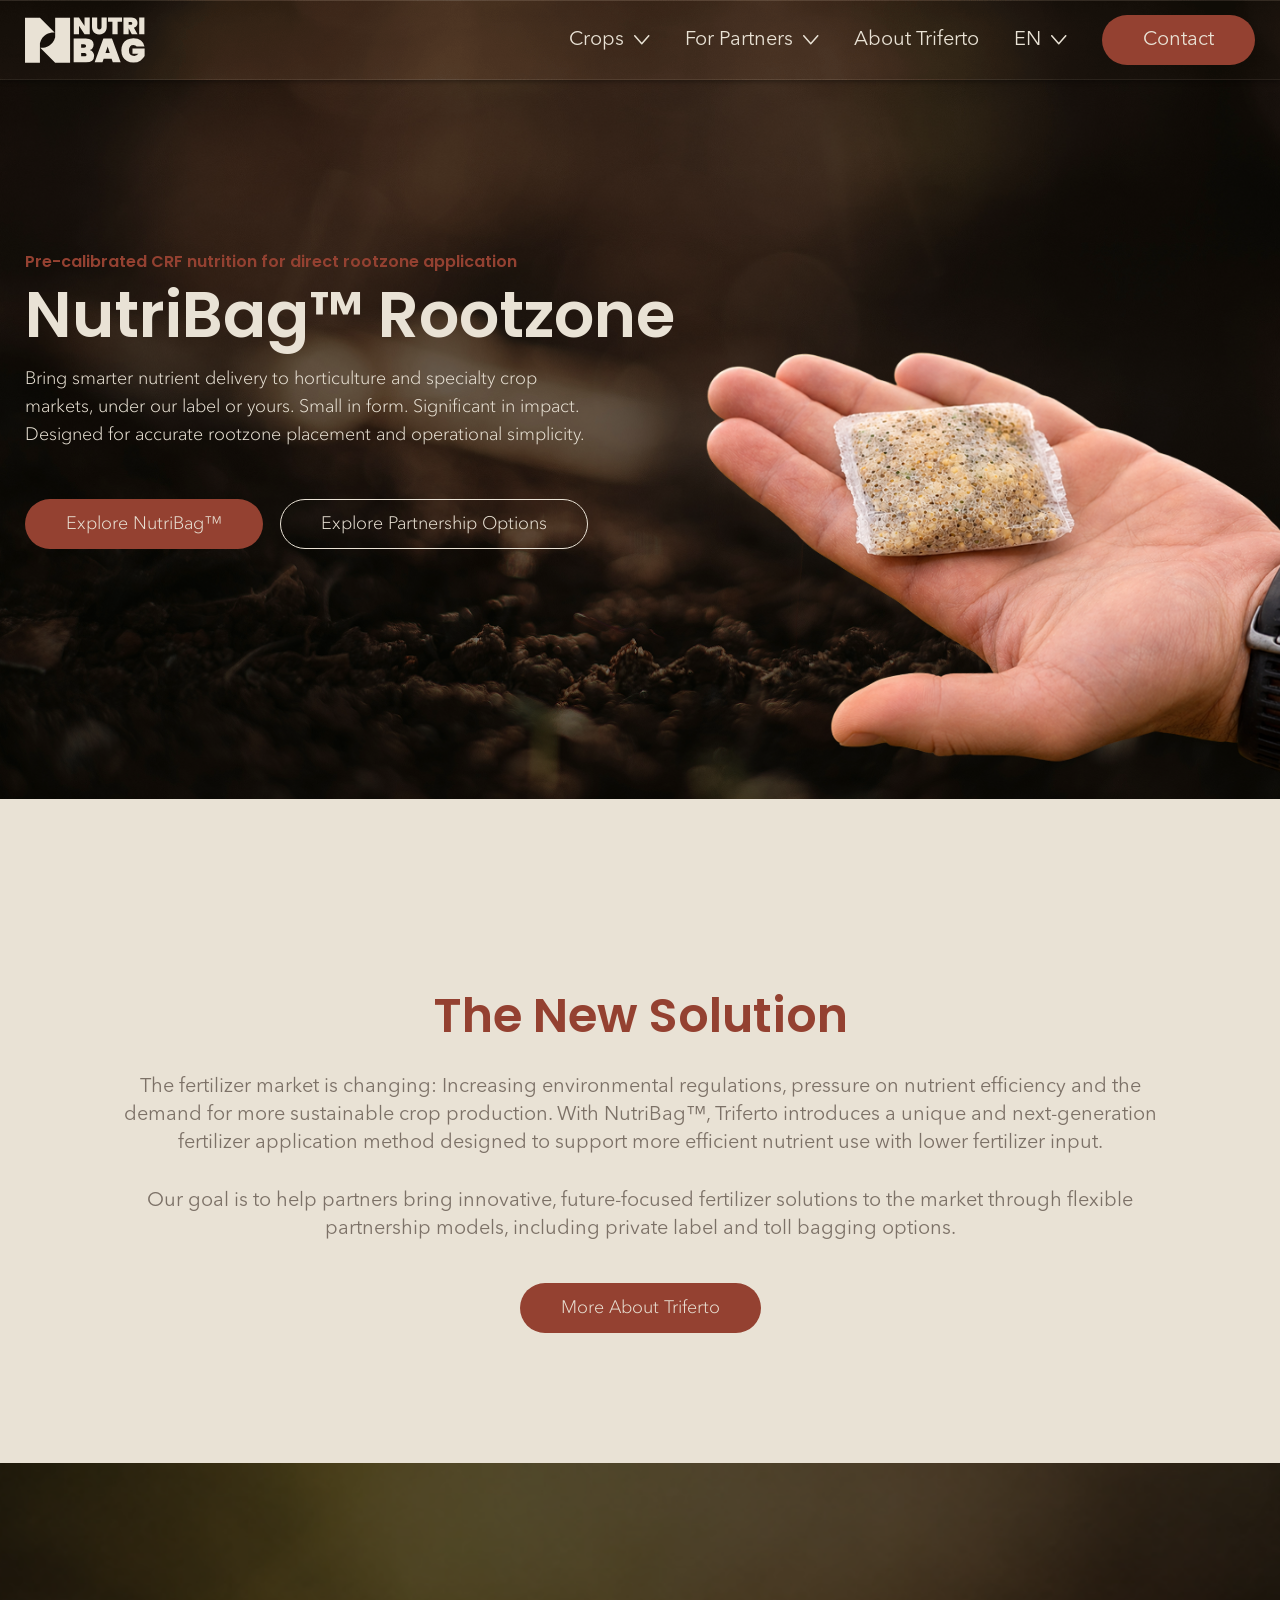
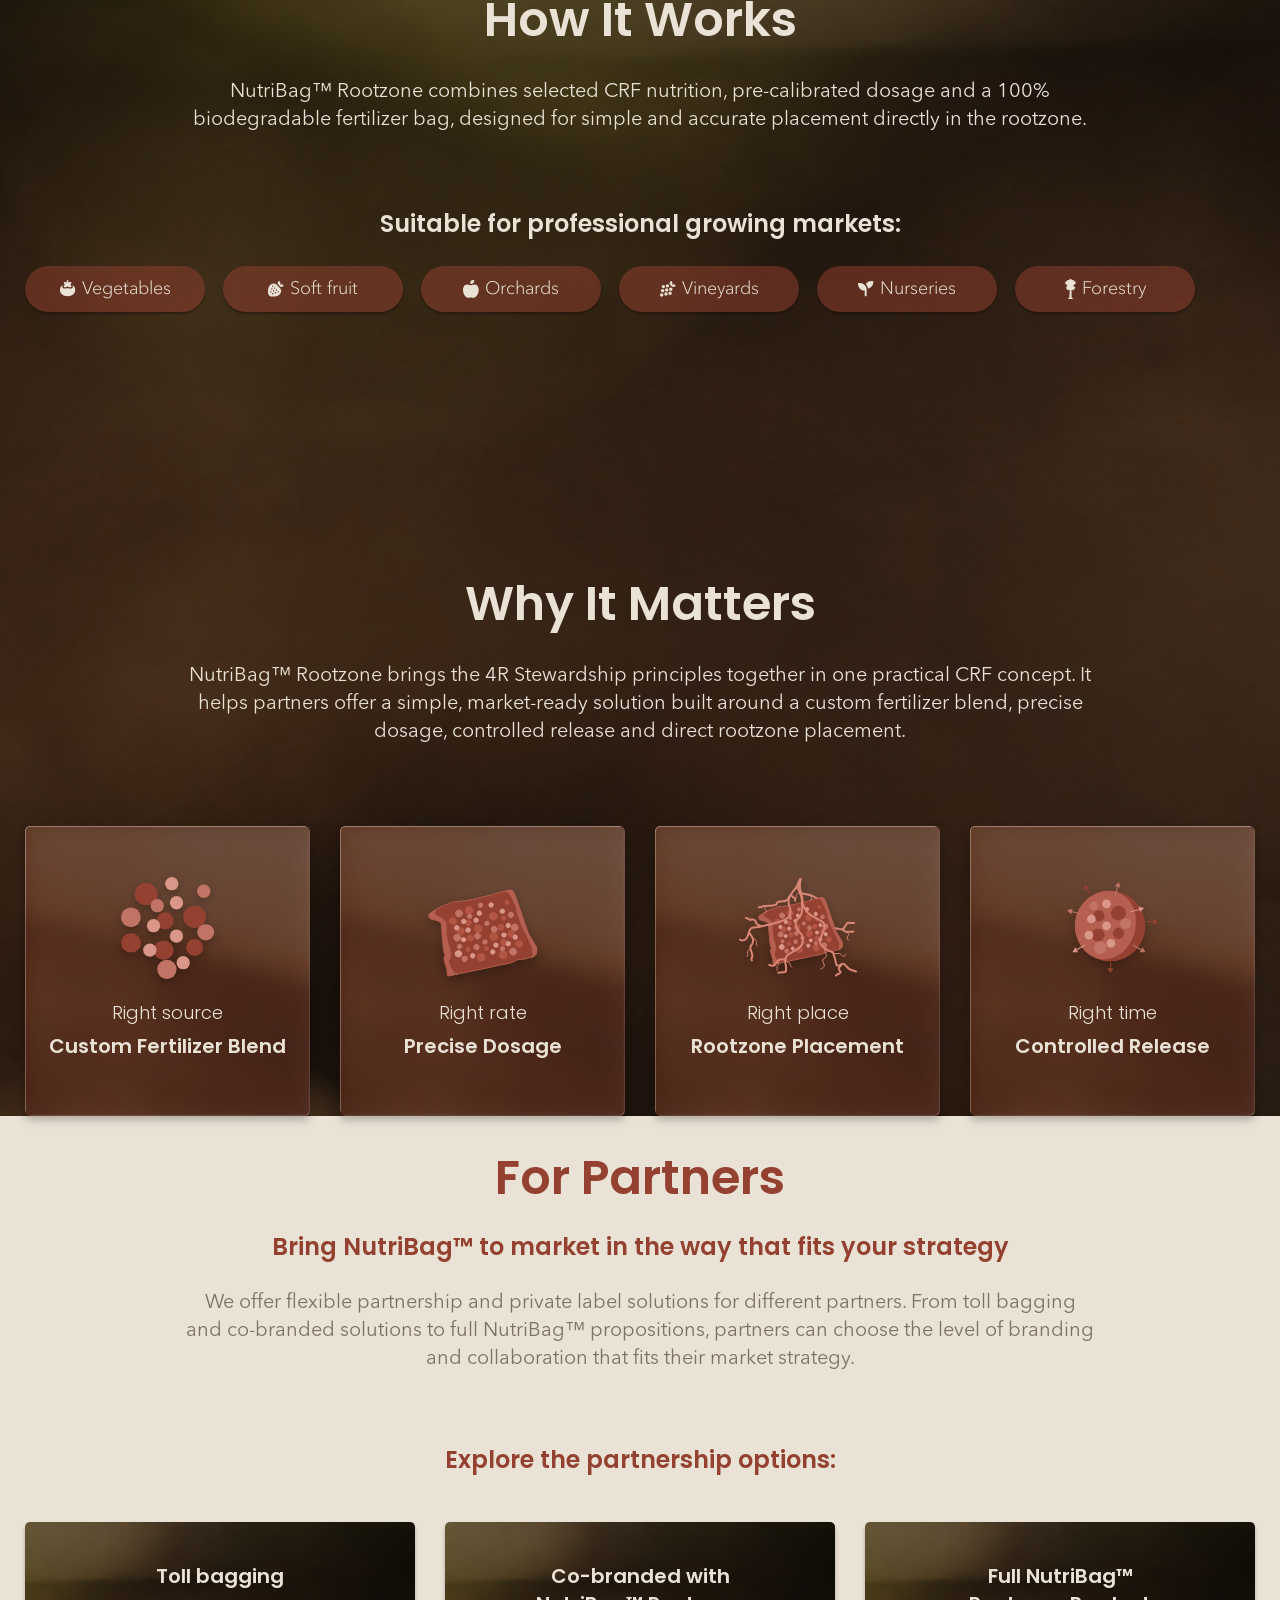
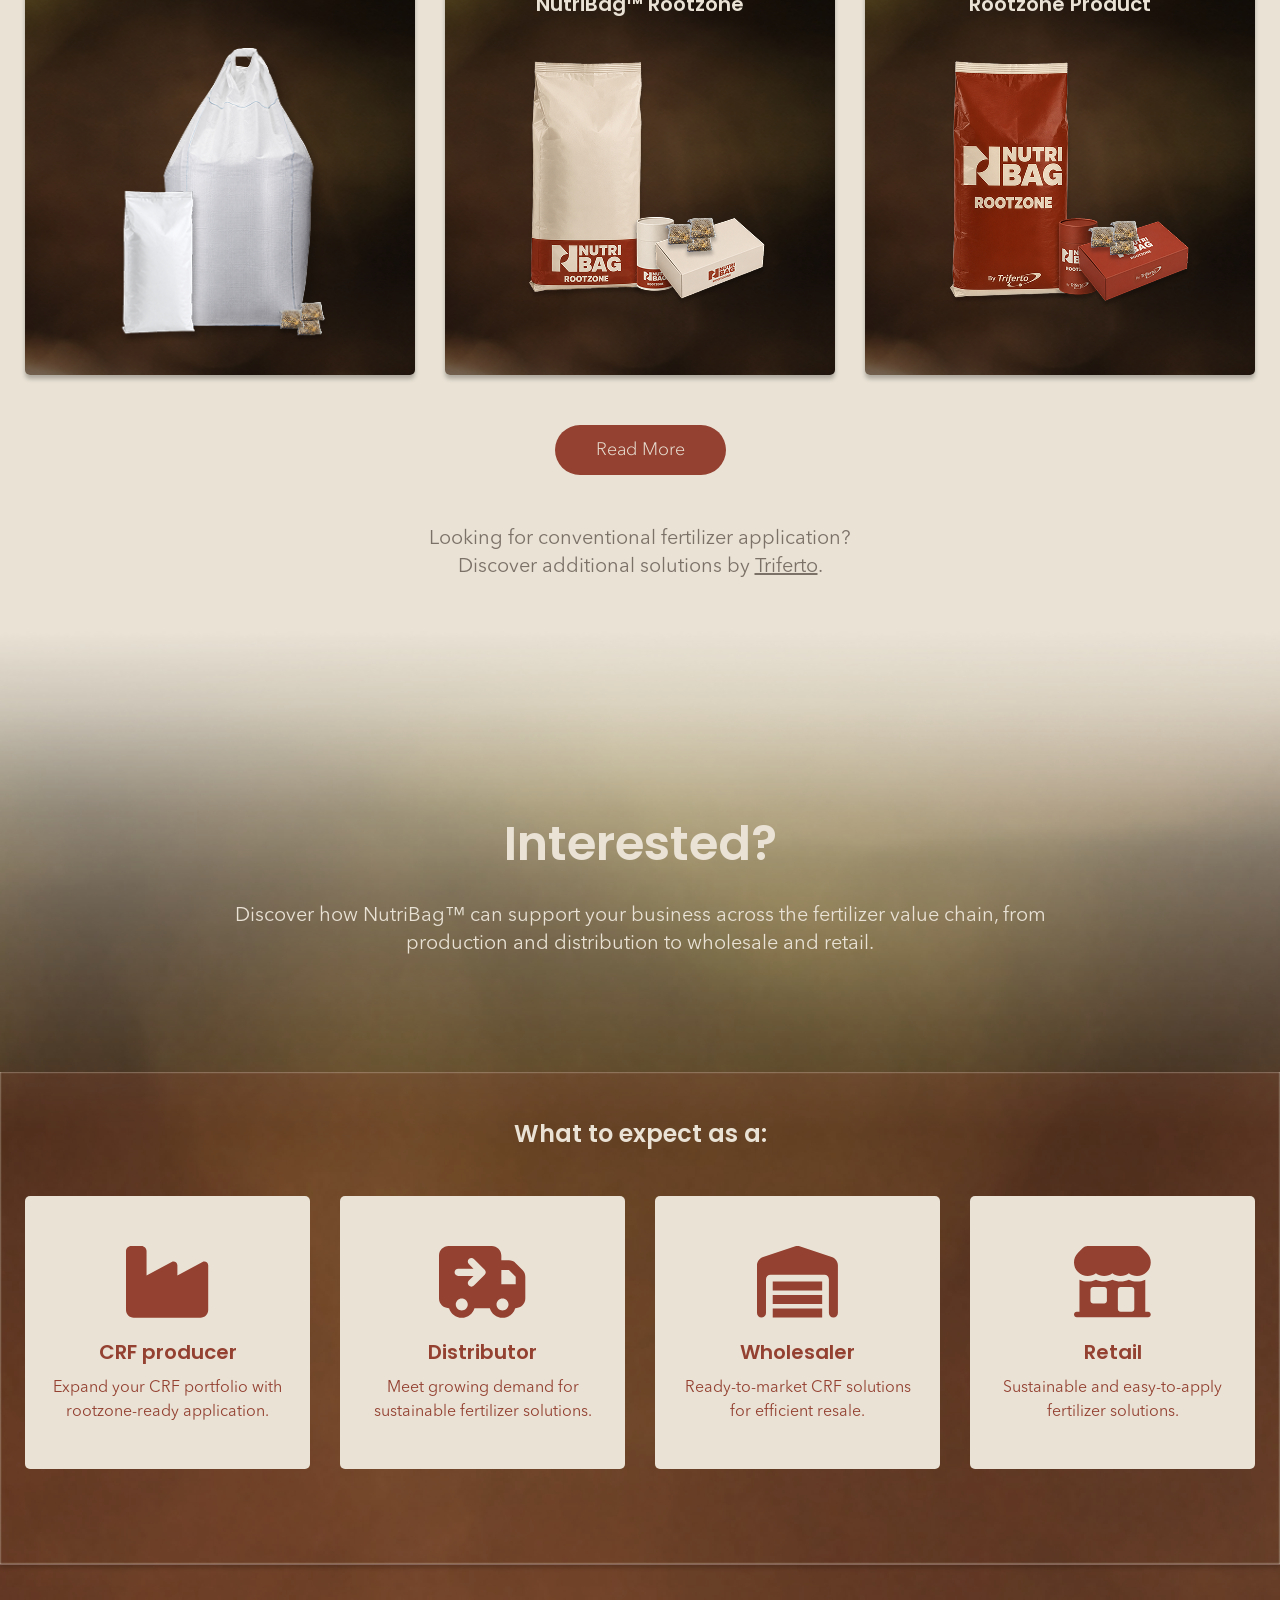
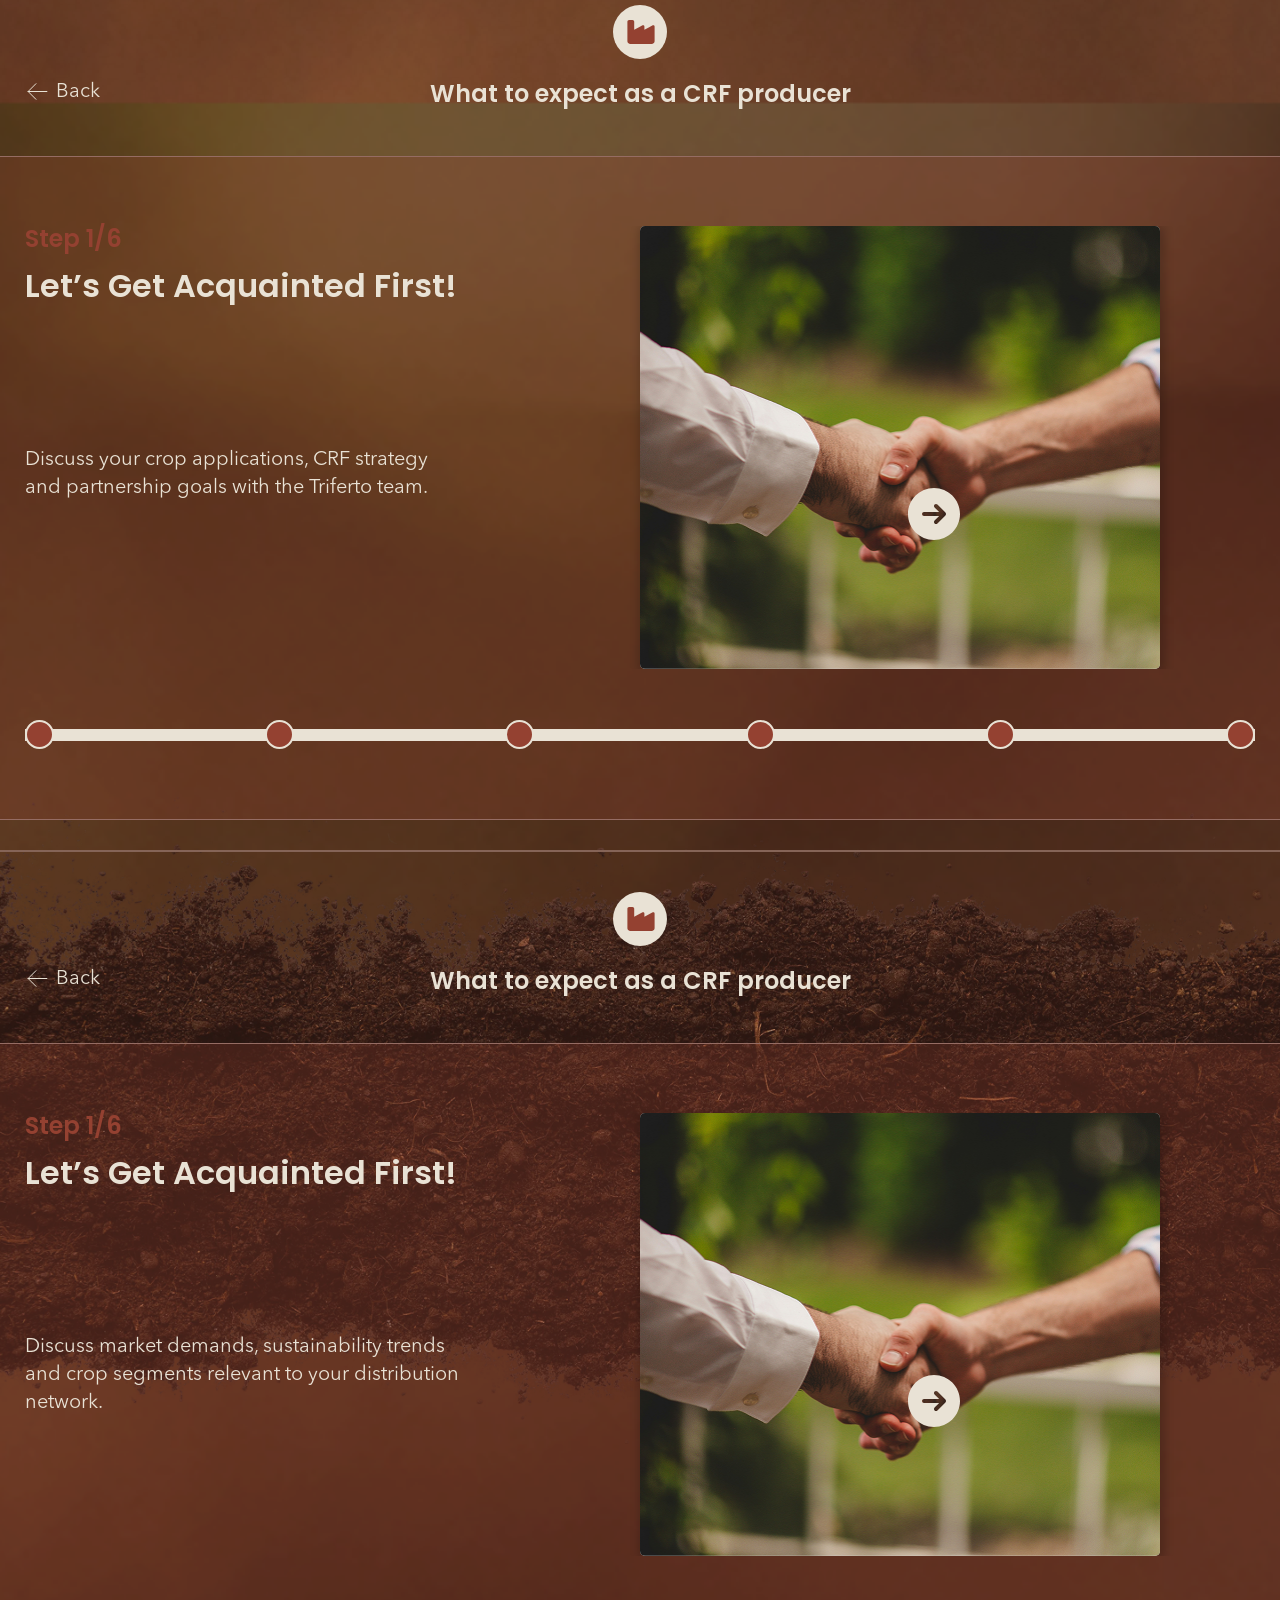
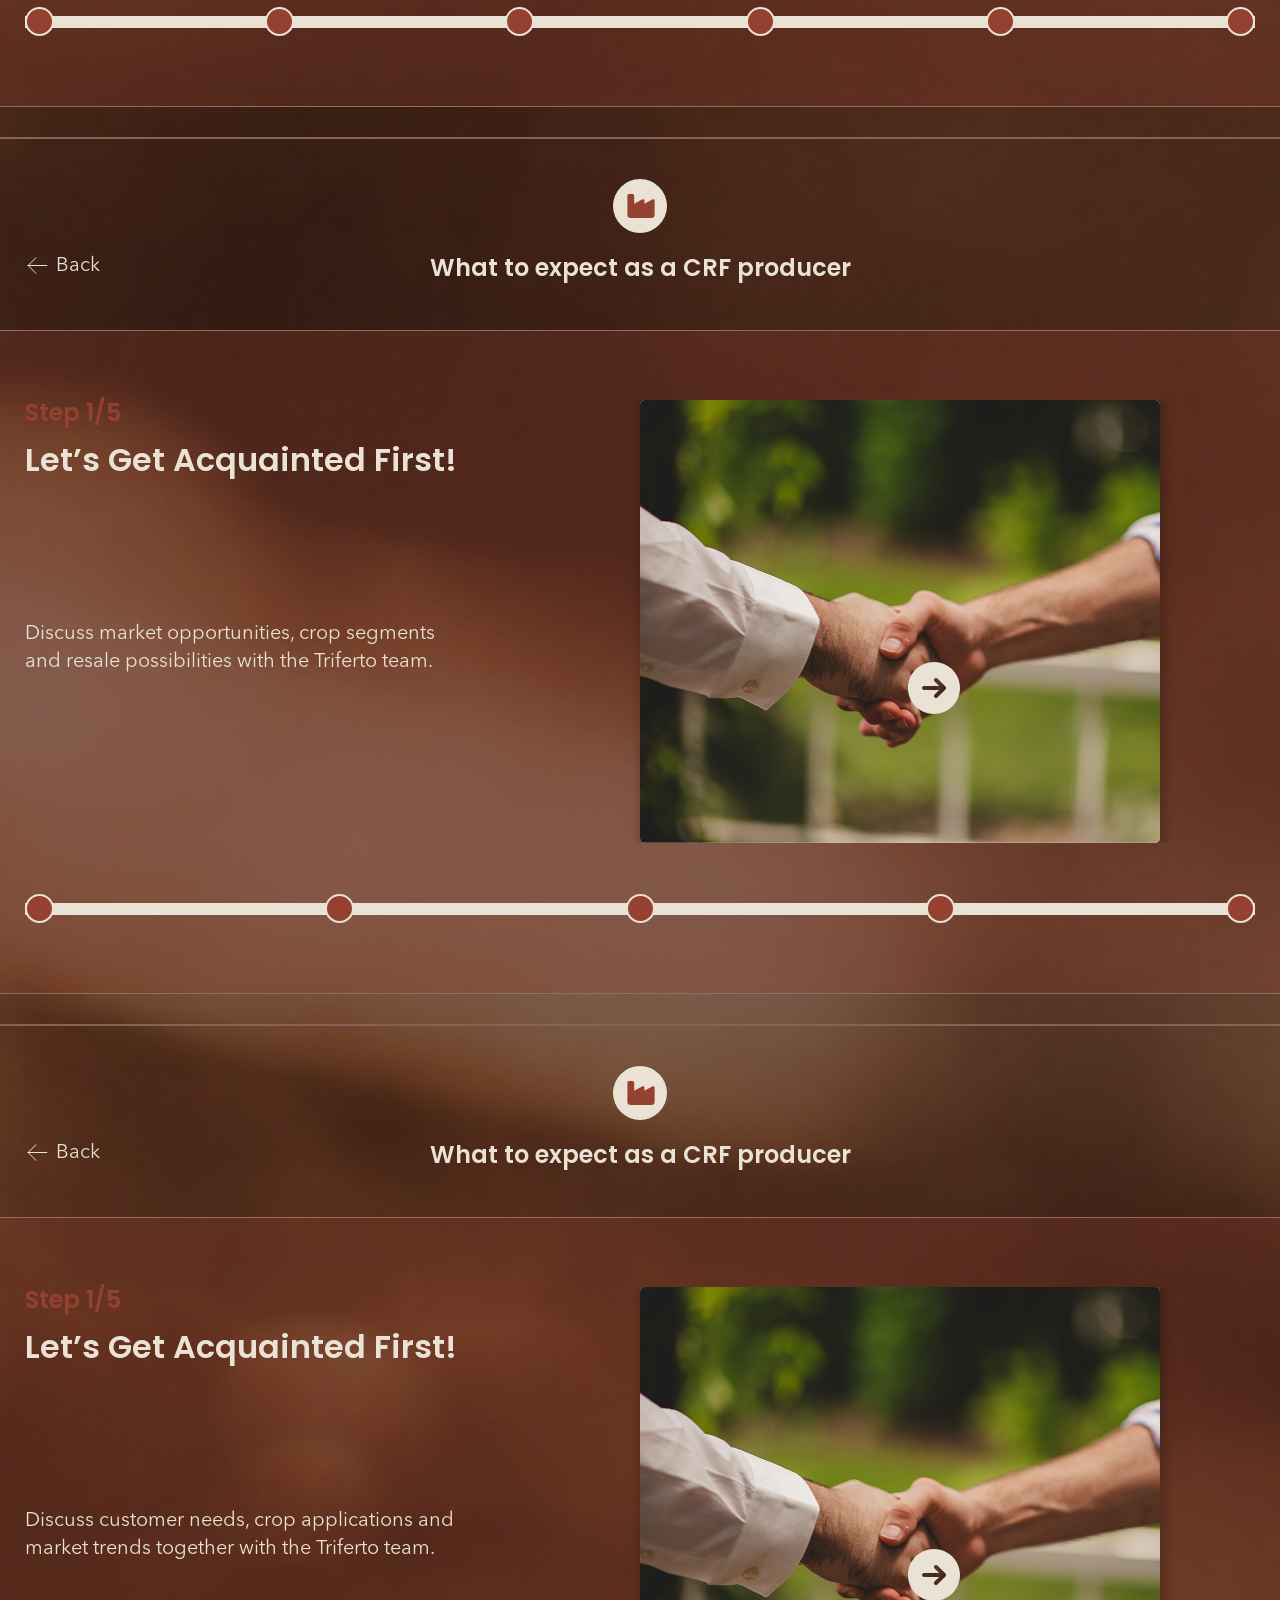
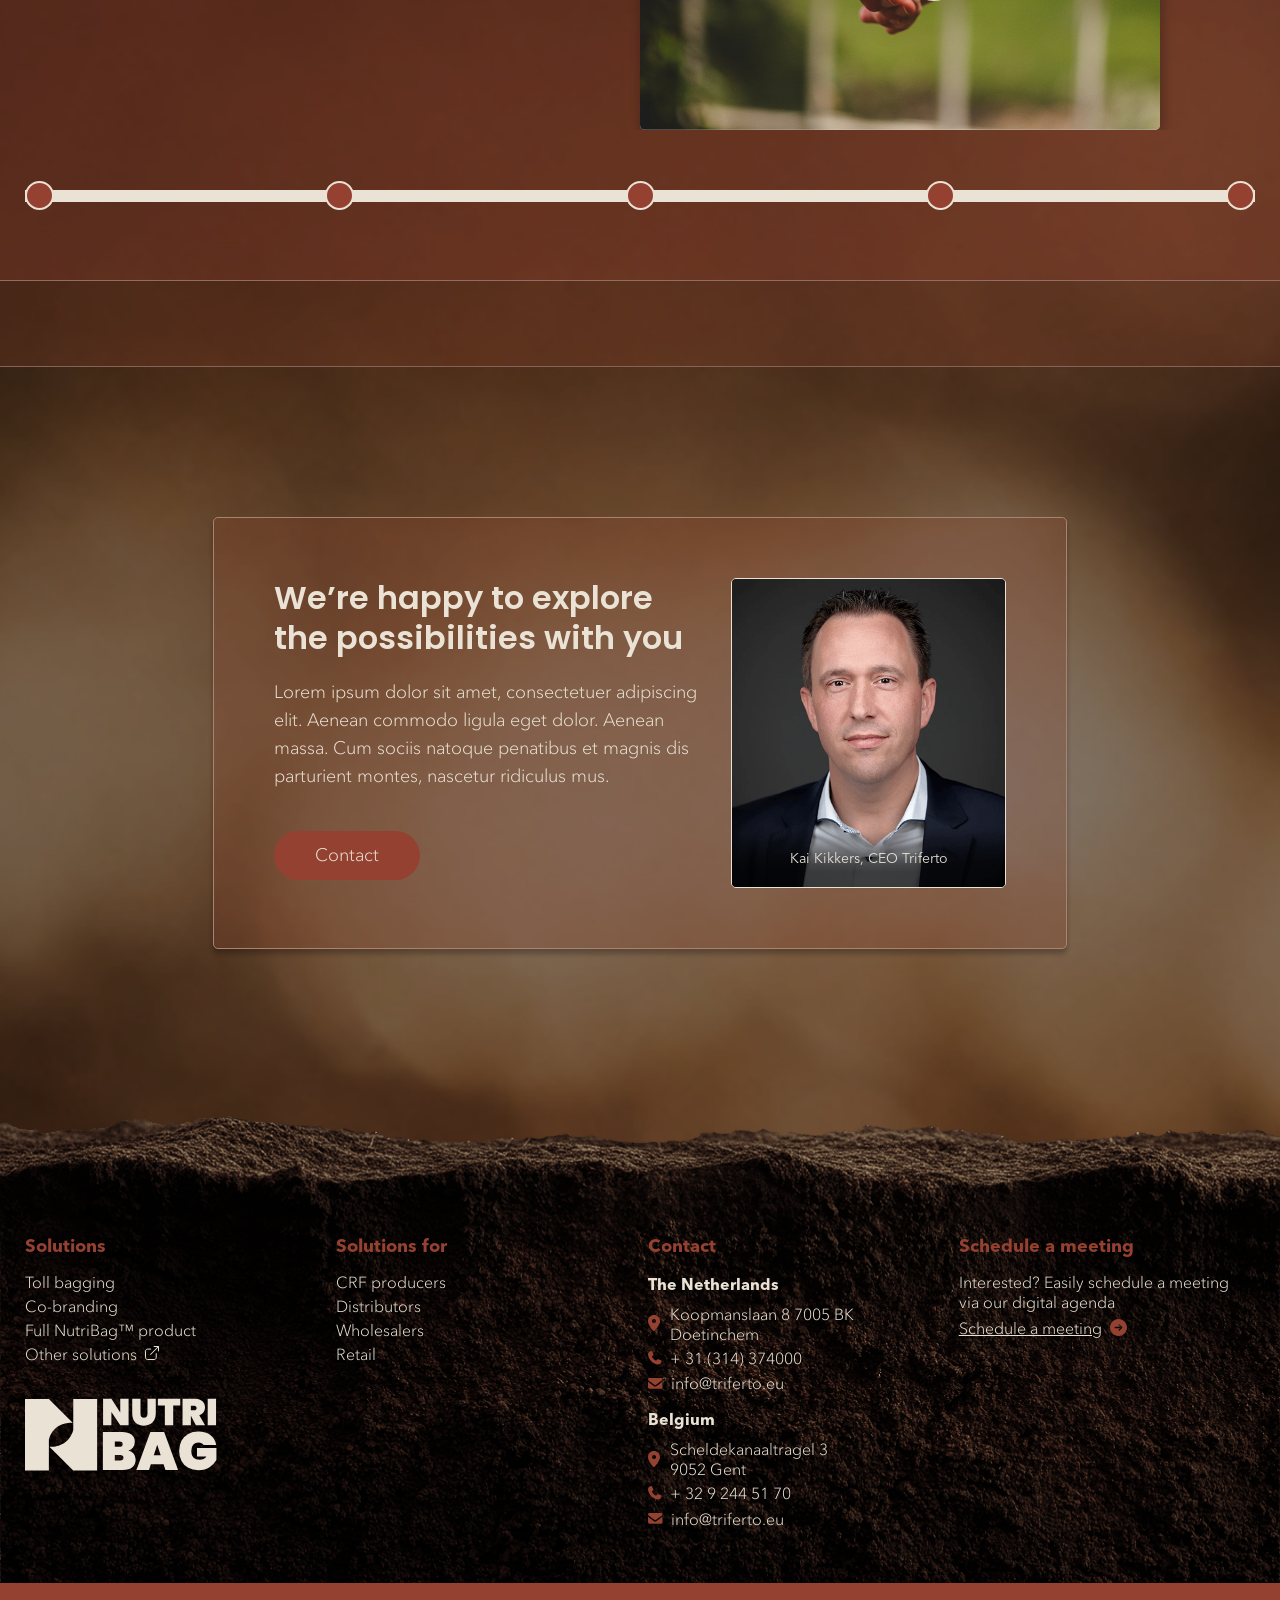
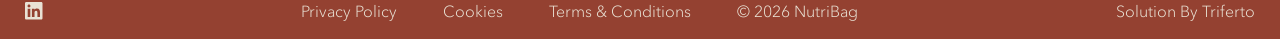
==== commit 02c1e21d: "update css" ====
--- a/index.html
+++ b/index.html
@@ -511,12 +511,11 @@
                             <div class="steps_slider__wrap">
                                 <div class="swiper steps_slider__swiper">
                                     <div class="swiper-wrapper">
-                                        <!-- slide 1 -->
                                         <div class="swiper-slide">
                                             <div class="steps_slider__slide">
                                                 <div class="steps_slider__text">
                                                     <h2 class="title_lg">Let’s Get Acquainted First!</h2>
-                                                    <p class="text_md">Discuss your crop applications, CRF
+                                                    <p class="text_md pl-0">Discuss your crop applications, CRF
                                                         strategy and partnership goals with the Triferto team.
                                                     </p>
                                                 </div>
@@ -526,12 +525,13 @@
                                                 </div>
                                             </div>
                                         </div>
-                                        <!-- slide 2 -->
-                                        <div class="swiper-slide">
-                                            <div class="steps_slider__slide">
-                                                <div class="steps_slider__text">
-                                                    <h2 class="title_lg">You Define The CRF Formulation</h2>
-                                                    <p class="text_md">Select the CRF formulation you wish to use in
+
+                                        <div class="swiper-slide">
+                                            <div class="steps_slider__slide">
+                                                <div class="steps_slider__text">
+                                                    <h2 class="title_lg pb-15">You Define The CRF Formulation</h2>
+                                                    <p class="text_md max-52">Select the CRF formulation you wish to use
+                                                        in
                                                         NutriBag™. Flexible dosage options ranging from 10 to 50 grams
                                                         per bag are available. Our team is happy to support you.
                                                     </p>
@@ -542,12 +542,13 @@
                                                 </div>
                                             </div>
                                         </div>
-                                        <!-- slide 3 -->
-                                        <div class="swiper-slide">
-                                            <div class="steps_slider__slide">
-                                                <div class="steps_slider__text">
-                                                    <h2 class="title_lg">Rootzone Qualification</h2>
-                                                    <p class="text_md">Then we validate whether the CRF formulation is
+
+                                        <div class="swiper-slide">
+                                            <div class="steps_slider__slide">
+                                                <div class="steps_slider__text">
+                                                    <h2 class="title_lg pb-17">Rootzone Qualification</h2>
+                                                    <p class="text_md max-54">Then we validate whether the CRF
+                                                        formulation is
                                                         suitable and safe for direct rootzone placement based on
                                                         NutriBag™ guidelines.
                                                     </p>
@@ -558,12 +559,13 @@
                                                 </div>
                                             </div>
                                         </div>
-                                        <!-- slide 4 -->
+
                                         <div class="swiper-slide">
                                             <div class="steps_slider__slide">
                                                 <div class="steps_slider__text">
                                                     <h2 class="title_lg">Production by Triferto</h2>
-                                                    <p class="text_md">Using our specialized toll bagging technology in
+                                                    <p class="text_md max-48">Using our specialized toll bagging
+                                                        technology in
                                                         Zwijnaarde, we package the selected and pre-calibrated
                                                         fertilizer formulation into the NutriBags, ensuring consistent
                                                         quality and accuracy.
@@ -575,12 +577,13 @@
                                                 </div>
                                             </div>
                                         </div>
-                                        <!-- slide 5 -->
+
                                         <div class="swiper-slide">
                                             <div class="steps_slider__slide">
                                                 <div class="steps_slider__text">
                                                     <h2 class="title_lg">Packaging & Branding</h2>
-                                                    <p class="text_md">Explore toll bagging, private label, co-branding
+                                                    <p class="text_md max-48">Explore toll bagging, private label,
+                                                        co-branding
                                                         or NutriBag™ Rootzone branding possibilities. Available in
                                                         multiple packaging formats: 10 kg bags, and 1.2 tonne big bags.
                                                     </p>
@@ -591,11 +594,11 @@
                                                 </div>
                                             </div>
                                         </div>
-                                        <!-- slide 6 -->
-                                        <div class="swiper-slide">
-                                            <div class="steps_slider__slide">
-                                                <div class="steps_slider__text">
-                                                    <h2 class="title_lg pb-11">Schedule A Meeting!</h2>
+
+                                        <div class="swiper-slide">
+                                            <div class="steps_slider__slide calendae_slider">
+                                                <div class="steps_slider__text">
+                                                    <h2 class="title_lg pb-8">Schedule A Meeting!</h2>
                                                     <div class="step_person_info">
                                                         <div class="info">
                                                             <div class="icon">
@@ -609,43 +612,34 @@
                                                         </p>
                                                     </div>
                                                 </div>
-                                                <div class="steps_slider__media">
-                                                    <div class="calendar_widget glass">
-                                                        <div class="dates-section">
-                                                            <h2>Available dates</h2>
-                                                            <div id="calendar-container"></div>
+
+                                                <div class="calendar_widget glass">
+                                                    <div class="dates-vlog">
+                                                        <h3 class="title_sm">Available dates</h3>
+                                                        <div id="calendar-container"></div>
+                                                    </div>
+
+                                                    <div class="calendar_timeslots_vlog">
+                                                        <div class="timeslots-vlog">
+                                                            <h3 class="title_sm">Timeslots</h3>
+                                                            <div id="timeslots">
+                                                                <div class="empty-state" id="empty-state">Select a
+                                                                    date to see available times</div>
+                                                            </div>
                                                         </div>
 
-                                                        <div>
-                                                            <div class="timeslots-section">
-                                                                <h2>Timeslots</h2>
-                                                                <div id="timeslots">
-                                                                    <div class="empty-state" id="empty-state">Select a
-                                                                        date to see available times</div>
-                                                                </div>
-                                                            </div>
-
-                                                            <div class="contact">
-                                                                <h3>Or contact us via</h3>
-                                                                <a href="tel:+31314374000">
-                                                                    <svg width="14" height="14" viewBox="0 0 24 24"
-                                                                        fill="currentColor">
-                                                                        <path
-                                                                            d="M6.6 10.8c1.4 2.7 3.6 4.9 6.3 6.3l2.1-2.1c.3-.3.7-.4 1-.2 1.1.4 2.3.6 3.5.6.6 0 1 .4 1 1V20c0 .6-.4 1-1 1C10.6 21 3 13.4 3 4c0-.6.4-1 1-1h3.5c.6 0 1 .4 1 1 0 1.2.2 2.4.6 3.5.1.4 0 .8-.2 1L6.6 10.8z" />
-                                                                    </svg>
-                                                                    + 31 (314) 374000
-                                                                </a>
-                                                                <a href="mailto:info@triferto.eu">
-                                                                    <svg width="14" height="14" viewBox="0 0 24 24"
-                                                                        fill="currentColor">
-                                                                        <path
-                                                                            d="M20 4H4c-1.1 0-2 .9-2 2v12c0 1.1.9 2 2 2h16c1.1 0 2-.9 2-2V6c0-1.1-.9-2-2-2zm0 4-8 5-8-5V6l8 5 8-5v2z" />
-                                                                    </svg>
-                                                                    info@triferto.eu
-                                                                </a>
-                                                            </div>
-
+                                                        <div class="contact">
+                                                            <h3>Or contact us via</h3>
+                                                            <a href="tel:+31314374000">
+                                                                <img src="./img/call-icon.svg" alt="">
+                                                                + 31 (314) 374000
+                                                            </a>
+                                                            <a href="mailto:info@triferto.eu">
+                                                                <img src="./img/mailbox-icon.svg" alt="">
+                                                                info@triferto.eu
+                                                            </a>
                                                         </div>
+
                                                     </div>
                                                 </div>
                                             </div>
@@ -724,7 +718,8 @@
                                             <div class="steps_slider__slide">
                                                 <div class="steps_slider__text">
                                                     <h2 class="title_lg">Let’s Get Acquainted First!</h2>
-                                                    <p class="text_md">Discuss market demands, sustainability trends and
+                                                    <p class="text_md pl-0">Discuss market demands, sustainability
+                                                        trends and
                                                         crop segments relevant to your distribution network.
                                                     </p>
                                                 </div>
@@ -739,7 +734,8 @@
                                             <div class="steps_slider__slide">
                                                 <div class="steps_slider__text">
                                                     <h2 class="title_lg">Select The Right CRF Solution</h2>
-                                                    <p class="text_md">Determine whether you want to use your own CRF
+                                                    <p class="text_md max-52">Determine whether you want to use your own
+                                                        CRF
                                                         formulation or Triferto’s tailor-made CRF fertilizers within the
                                                         NutriBag™ Rootzone. Flexible dosage options ranging from 10 to
                                                         50 grams per bag are available.
@@ -756,7 +752,8 @@
                                             <div class="steps_slider__slide">
                                                 <div class="steps_slider__text">
                                                     <h2 class="title_lg">Rootzone Qualification</h2>
-                                                    <p class="text_md">When using your own CRF fertilizers, we validate
+                                                    <p class="text_md max-46">When using your own CRF fertilizers, we
+                                                        validate
                                                         whether the formulation is suitable and safe for direct rootzone
                                                         placement according to our NutriBag™ Rootzone guidelines.
                                                     </p>
@@ -772,7 +769,8 @@
                                             <div class="steps_slider__slide">
                                                 <div class="steps_slider__text">
                                                     <h2 class="title_lg">Production by Triferto</h2>
-                                                    <p class="text_md">Using our specialized toll bagging technology in
+                                                    <p class="text_md max-48">Using our specialized toll bagging
+                                                        technology in
                                                         Zwijnaarde, we package the selected and pre-calibrated
                                                         fertilizer formulation into the NutriBags, ensuring consistent
                                                         quality and accuracy.
@@ -789,7 +787,8 @@
                                             <div class="steps_slider__slide">
                                                 <div class="steps_slider__text">
                                                     <h2 class="title_lg">Packaging & Branding</h2>
-                                                    <p class="text_md">Explore distribution-ready solutions, ranging
+                                                    <p class="text_md max-48">Explore distribution-ready solutions,
+                                                        ranging
                                                         from private label to co-branded NutriBag™ Rootzone
                                                         propositions. Available in multiple packaging sizes: 10 kg bags
                                                         and smaller boxes.
@@ -805,7 +804,7 @@
                                         <div class="swiper-slide">
                                             <div class="steps_slider__slide">
                                                 <div class="steps_slider__text">
-                                                    <h2 class="title_lg pb-11">Schedule A Meeting!</h2>
+                                                    <h2 class="title_lg pb-8">Schedule A Meeting!</h2>
                                                     <div class="step_person_info">
                                                         <div class="info">
                                                             <div class="icon">
@@ -899,7 +898,8 @@
                                             <div class="steps_slider__slide">
                                                 <div class="steps_slider__text">
                                                     <h2 class="title_lg">Let’s Get Acquainted First!</h2>
-                                                    <p class="text_md">Discuss market opportunities, crop segments and
+                                                    <p class="text_md pl-0">Discuss market opportunities, crop segments
+                                                        and
                                                         resale possibilities with the Triferto team.
                                                     </p>
                                                 </div>
@@ -913,8 +913,8 @@
                                         <div class="swiper-slide">
                                             <div class="steps_slider__slide">
                                                 <div class="steps_slider__text">
-                                                    <h2 class="title_lg pb-12">We Formulate The Right CRF Solution</h2>
-                                                    <p class="text_md">Our nutritional specialist develops a
+                                                    <h2 class="title_lg pb-10">We Formulate The Right CRF Solution</h2>
+                                                    <p class="text_md max-52">Our nutritional specialist develops a
                                                         rootzone-safe CRF formulation, tailored to the nutritional
                                                         requirements of specific crops. Flexible dosage options ranging
                                                         from 10 to 50 grams per bag are available.
@@ -931,7 +931,8 @@
                                             <div class="steps_slider__slide">
                                                 <div class="steps_slider__text">
                                                     <h2 class="title_lg">Production by Triferto</h2>
-                                                    <p class="text_md">Using our specialized toll bagging technology in
+                                                    <p class="text_md max-48">Using our specialized toll bagging
+                                                        technology in
                                                         Zwijnaarde, we package the selected and pre-calibrated
                                                         fertilizer formulation into the NutriBags, ensuring consistent
                                                         quality and accuracy.
@@ -947,8 +948,9 @@
                                         <div class="swiper-slide">
                                             <div class="steps_slider__slide">
                                                 <div class="steps_slider__text">
-                                                    <h2 class="title_lg">Packaging & Branding</h2>
-                                                    <p class="text_md">Choose the preferred branding approach, ranging
+                                                    <h2 class="title_lg pb-15">Packaging & Branding</h2>
+                                                    <p class="text_md max-54">Choose the preferred branding approach,
+                                                        ranging
                                                         from private label to full NutriBag™ Rootzone propositions.
                                                         Available in multiple packaging sizes: 10 kg bags and smaller
                                                         boxes.
@@ -964,7 +966,7 @@
                                         <div class="swiper-slide">
                                             <div class="steps_slider__slide">
                                                 <div class="steps_slider__text">
-                                                    <h2 class="title_lg pb-11">Schedule A Meeting!</h2>
+                                                    <h2 class="title_lg pb-8">Schedule A Meeting!</h2>
                                                     <div class="step_person_info">
                                                         <div class="info">
                                                             <div class="icon">
@@ -1058,7 +1060,8 @@
                                             <div class="steps_slider__slide">
                                                 <div class="steps_slider__text">
                                                     <h2 class="title_lg">Let’s Get Acquainted First!</h2>
-                                                    <p class="text_md">Discuss customer needs, crop applications and
+                                                    <p class="text_md pl-0">Discuss customer needs, crop applications
+                                                        and
                                                         market trends together with the Triferto team.
                                                     </p>
                                                 </div>
@@ -1072,8 +1075,8 @@
                                         <div class="swiper-slide">
                                             <div class="steps_slider__slide">
                                                 <div class="steps_slider__text">
-                                                    <h2 class="title_lg pb-12">We Formulate The Right CRF Solution</h2>
-                                                    <p class="text_md">Our nutritional specialist develops a
+                                                    <h2 class="title_lg pb-10">We Formulate The Right CRF Solution</h2>
+                                                    <p class="text_md max-52">Our nutritional specialist develops a
                                                         rootzone-safe CRF formulation, tailored to the nutritional
                                                         requirements of specific crops. Flexible dosage options ranging
                                                         from 10 to 50 grams per bag are available.
@@ -1090,7 +1093,8 @@
                                             <div class="steps_slider__slide">
                                                 <div class="steps_slider__text">
                                                     <h2 class="title_lg">Production by Triferto</h2>
-                                                    <p class="text_md">Using our specialized toll bagging technology in
+                                                    <p class="text_md max-48">Using our specialized toll bagging
+                                                        technology in
                                                         Zwijnaarde, we package the selected and pre-calibrated
                                                         fertilizer formulation into the NutriBags, ensuring consistent
                                                         quality and accuracy.
@@ -1106,8 +1110,9 @@
                                         <div class="swiper-slide">
                                             <div class="steps_slider__slide">
                                                 <div class="steps_slider__text">
-                                                    <h2 class="title_lg">Packaging & Branding</h2>
-                                                    <p class="text_md">Explore branding possibilities, ranging from
+                                                    <h2 class="title_lg pb-15">Packaging & Branding</h2>
+                                                    <p class="text_md max-54">Explore branding possibilities, ranging
+                                                        from
                                                         private label solutions to full NutriBag™ Rootzone propositions.
                                                         Available in multiple packaging sizes: 10 kg bags and smaller
                                                         boxes.
@@ -1123,7 +1128,7 @@
                                         <div class="swiper-slide">
                                             <div class="steps_slider__slide">
                                                 <div class="steps_slider__text">
-                                                    <h2 class="title_lg pb-11">Schedule A Meeting!</h2>
+                                                    <h2 class="title_lg pb-8">Schedule A Meeting!</h2>
                                                     <div class="step_person_info">
                                                         <div class="info">
                                                             <div class="icon">
--- a/css/style.css
+++ b/css/style.css
@@ -1925,7 +1925,19 @@
     width: 2.2rem;
 }
 
-
+.contact_calendar {
+    height: auto !important;
+}
+
+.contact_calendar #calendar-container {
+    height: auto !important;
+}
+
+.dates-vlog h2,
+.timeslots-vlog h2 {
+    color: var(--beige);
+    padding-bottom: 1.4rem;
+}
 
 /* =============Contact us page end=============== */
 
@@ -2086,10 +2098,6 @@
     padding-bottom: 2.3rem;
 }
 
-
-
-
-
 /* ============ Step slider ============ */
 
 .steps_slider {
@@ -2104,8 +2112,10 @@
 /* Counter */
 
 .steps_slider__counter {
+    font-family: var(--font-poppins);
     color: var(--rust-brown);
-    padding-bottom: 1.8rem;
+    margin-bottom: -2.5rem;
+
 }
 
 /* Swiper */
@@ -2124,27 +2134,69 @@
 }
 
 .steps_slider__text h2 {
+    font-family: var(--font-poppins);
     max-width: 52rem;
-    padding-bottom: 16rem;
-}
-
-.steps_slider__text h2.pb-12 {
+    margin-top: 4rem;
+    padding-bottom: 14rem;
+}
+
+.steps_slider__text h2.pb-8 {
     padding: 0;
-    padding-bottom: 12rem;
-}
-
-.steps_slider__text h2.pb-11 {
+    padding-bottom: 8rem;
+}
+
+.steps_slider__text h2.pb-8 {
     padding: 0;
-    padding-bottom: 11rem;
+    padding-bottom: 8rem;
+}
+
+.steps_slider__text h2.pb-10 {
+    padding: 0;
+    padding-bottom: 10rem;
+}
+
+.steps_slider__text h2.pb-13 {
+    padding: 0;
+    padding-bottom: 13rem;
+}
+
+.steps_slider__text h2.pb-15 {
+    padding: 0;
+    padding-bottom: 15rem;
+}
+
+.steps_slider__text h2.pb-17 {
+    padding: 0;
+    padding-bottom: 17rem;
 }
 
 .steps_slider__text p {
-    max-width: 42rem;
-    margin-left: 10.6rem;
+    max-width: 44rem;
+    padding-left: 10.6rem;
+}
+
+.steps_slider__text p.max-46 {
+    max-width: 46rem;
+}
+
+.steps_slider__text p.max-48 {
+    max-width: 48rem;
+}
+
+.steps_slider__text p.max-52 {
+    max-width: 52rem;
+}
+
+.steps_slider__text p.max-54 {
+    max-width: 54rem;
+}
+
+.steps_slider__text p.pl-0 {
+    padding: 0;
 }
 
 .step_person_info {
-    margin-left: 10.6rem;
+    padding-left: 10.6rem;
 }
 
 .step_person_info .info {
@@ -2164,8 +2216,8 @@
 }
 
 .step_person_info p {
-    max-width: 23rem;
-    margin: 0;
+    max-width: 24rem;
+    padding: 0;
 }
 
 .step_person_info h4 {
@@ -2261,56 +2313,74 @@
 }
 
 
-
-
-
-
 /* ============== calendar widget ================= */
 
-
+.calendae_slider {
+    grid-template-columns: 1fr 1.7fr;
+}
 
 .calendar_widget {
+    max-width: 77.6rem;
+    width: 100%;
+    height: 44.3rem;
+    background: rgba(148, 65, 49, 0.40);
     display: grid;
-    grid-template-columns: 1.48fr 1fr;
-    gap: 4.3rem;
-    padding: 3rem;
-    background: url(../img/calendar-widget-bg.png) no-repeat center;
-    background-size: 100% 100%;
-}
-
-h2 {
-    margin: 0 0 16px 0;
-    font-size: 19px;
-    font-weight: 700;
-}
-
-/* ----- Calendar column ----- */
+    grid-template-columns: 1.5fr 1fr;
+    gap: 4rem;
+    border: 0.1rem solid;
+    border-radius: 0.5rem;
+    padding: 2.5rem;
+}
+
+.dates-vlog h3,
+.timeslots-vlog h3 {
+    color: var(--beige);
+    padding-bottom: 1.4rem;
+}
+
+
 #calendar-container {
-    background: #efe8db;
-    border-radius: 10px;
-    padding: 16px;
-}
-
-/* CalendarJS override styles to match design (real class names from the plugin's CSS) */
+    max-width: 40rem;
+    width: 100%;
+    height: 34.1rem;
+    background: var(--beige);
+    border-radius: 0.5rem;
+    padding: 1rem 1.6rem 2.2rem;
+}
+
+
 #calendar-container .CalendarJS {
     font-family: inherit;
 }
 
-/* Header row: prev/next links + month title */
 #calendar-container .cjs-calHeader {
     display: flex;
     align-items: center;
     justify-content: space-between;
-    margin-bottom: 10px;
+    margin-bottom: 1.1rem;
 }
 
 #calendar-container .cjs-moTitle {
-    color: #5c211c;
-    font-weight: 700;
-    font-size: 16px;
+    font-family: var(--font-avenirnextltpro);
+    font-size: 2rem;
+    font-weight: 600;
+    color: var(--rust-brown);
     order: 1;
     flex: 1;
     text-align: left;
+    position: relative;
+}
+
+#calendar-container .cjs-moTitle::after {
+    position: absolute;
+    content: "";
+    background-image: url('../img/month-chevron.svg');
+    background-repeat: no-repeat;
+    width: 0.7rem;
+    height: 1.1rem;
+    left: 8rem;
+    top: 50%;
+    transform: translateY(-50%);
 }
 
 #calendar-container .cjs-lastLink,
@@ -2319,8 +2389,8 @@
     border: none;
     color: #5c211c;
     font-weight: 700;
-    font-size: 15px;
-    padding: 2px 6px;
+    font-size: 1.5rem;
+    padding: 0.2rem 0.6rem;
     order: 2;
 }
 
@@ -2329,16 +2399,16 @@
     color: #7a2f26;
 }
 
-/* Weekday header row (SUN, MON, ...) */
 #calendar-container .cjs-dayHeader {
+    font-family: var(--font-avenirnextltpro);
     background: transparent;
-    color: #5c211c;
+    color: var(--rust-brown);
+    font-size: 1.6rem;
     font-weight: 700;
-    font-size: 12px;
     text-transform: uppercase;
-}
-
-/* Day cells */
+    text-align: center;
+}
+
 #calendar-container .cjs-dayCol {
     background: transparent;
     border: none !important;
@@ -2348,9 +2418,6 @@
     background: transparent;
 }
 
-/* Dates with no available slots: shown but muted and non-interactive
-     (the plugin already omits the cjs-calDay class + click listener for
-     these, since they're passed in via the disabledDates option). */
 #calendar-container .cjs-blankday .cjs-dateLabel {
     color: rgba(107, 90, 74, 0.35);
     cursor: default;
@@ -2370,8 +2437,11 @@
 }
 
 #calendar-container .cjs-dateLabel {
-    color: #6b5a4a;
-    font-size: 14px;
+    font-family: var(--font-avenirnextltpro);
+    font-size: 2rem;
+    font-weight: 400;
+    color: var(--light-brown);
+    text-align: center;
 }
 
 #calendar-container .cjs-calDay {
@@ -2379,45 +2449,42 @@
     cursor: pointer;
 }
 
-/* Hover uses the same box (.cjs-dayCol) as the selected state below,
-     via :has(), so the hover circle is identical in width/height to the
-     selected circle instead of the smaller inner cjs-calDay box. */
 #calendar-container .cjs-dayCol:has(.cjs-calDay:hover) {
     background: #e2d8c4 !important;
     border-radius: 50%;
 }
 
-/* Selected day (cjs-active is added three levels up from the day cell) */
 #calendar-container .cjs-active {
     background: #5c211c !important;
     border-radius: 50%;
 }
 
 #calendar-container .cjs-active .cjs-dateLabel {
-    color: #fff;
-}
-
-/* ----- Timeslots column ----- */
-.timeslots-section h2 {
-    margin-bottom: 16px;
+    color: var(--white);
+}
+
+.calendar_timeslots_vlog {
+    position: relative;
 }
 
 #timeslots {
-    display: flex;
-    flex-wrap: wrap;
-    gap: 12px;
-    min-height: 48px;
+    display: grid;
+    grid-template-columns: repeat(2, 1fr);
+    gap: 2rem;
 }
 
 .timeslot-btn {
-    background: #efe8db;
-    color: #5c211c;
+    font-family: var(--font-avenirnextltpro);
+    background: var(--beige);
+    font-size: 1.8rem;
+    font-weight: 300;
+    line-height: 1.55%;
+    color: var(--rust-brown);
+    border-radius: 0.5rem;
+    cursor: pointer;
     border: none;
-    border-radius: 8px;
-    padding: 12px 20px;
-    font-size: 14px;
-    font-weight: 600;
-    cursor: pointer;
+    outline: none;
+    padding: 2.5rem 1.3rem;
     transition: transform .15s ease, box-shadow .15s ease, background .15s ease;
 }
 
@@ -2428,40 +2495,44 @@
 
 .timeslot-btn.selected {
     background: #7a2f26;
-    color: #fff;
-    box-shadow: 0 0 0 2px rgba(255, 255, 255, 0.4) inset;
+    color: var(--white);
+    box-shadow: 0 0 0 0.2rem rgba(255, 255, 255, 0.4) inset;
 }
 
 .empty-state {
     color: rgba(243, 236, 224, 0.6);
-    font-size: 14px;
-}
-
-.contact {
-    margin-top: 36px;
-}
-
-.contact h3 {
-    font-size: 15px;
-    margin: 0 0 12px 0;
-}
-
-.contact a {
-    display: flex;
-    align-items: center;
-    gap: 8px;
-    color: #f3ece0;
-    text-decoration: none;
-    font-size: 14px;
-    margin-bottom: 8px;
-    opacity: 0.9;
-}
-
-.contact a:hover {
-    opacity: 1;
-    text-decoration: underline;
-}
-
-.contact svg {
-    flex-shrink: 0;
+    font-size: 1.4rem;
+}
+
+.calendar_timeslots_vlog .contact {
+    position: absolute;
+    bottom: 0.7rem;
+}
+
+.calendar_timeslots_vlog .contact h3 {
+    color: var(--beige);
+    font-size: 2rem;
+    font-style: normal;
+    font-weight: 600;
+    line-height: 140%;
+    padding-bottom: 1.4rem;
+}
+
+.calendar_timeslots_vlog .contact a {
+    font-weight: 300;
+    line-height: 155%;
+    color: var(--beige);
+    font-size: 1.8rem;
+    display: inline-flex;
+    align-items: center;
+    gap: 0.8rem;
+    cursor: pointer;
+}
+
+.calendar_timeslots_vlog .contact a img {
+    width: 2.1rem;
+}
+
+.calendar_timeslots_vlog .contact a:not(:last-child) {
+    padding-bottom: 0.7rem;
 }
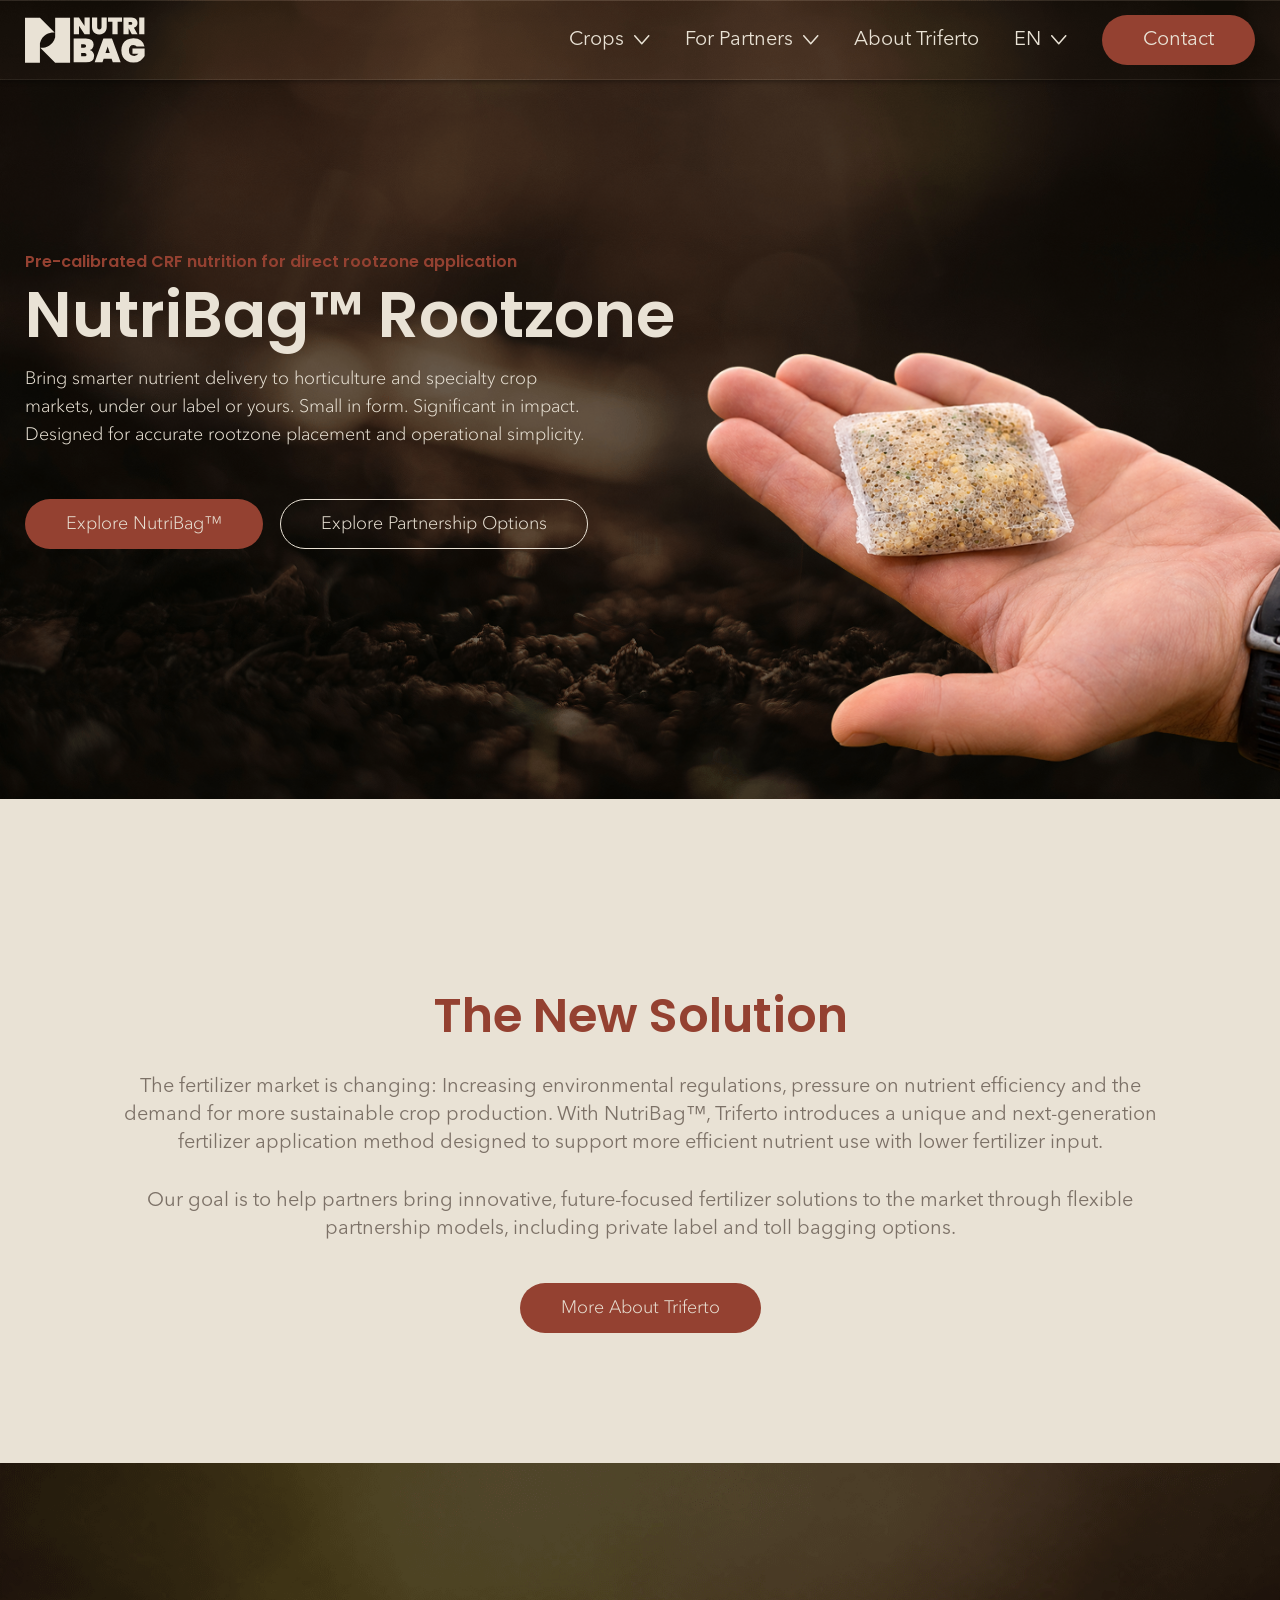
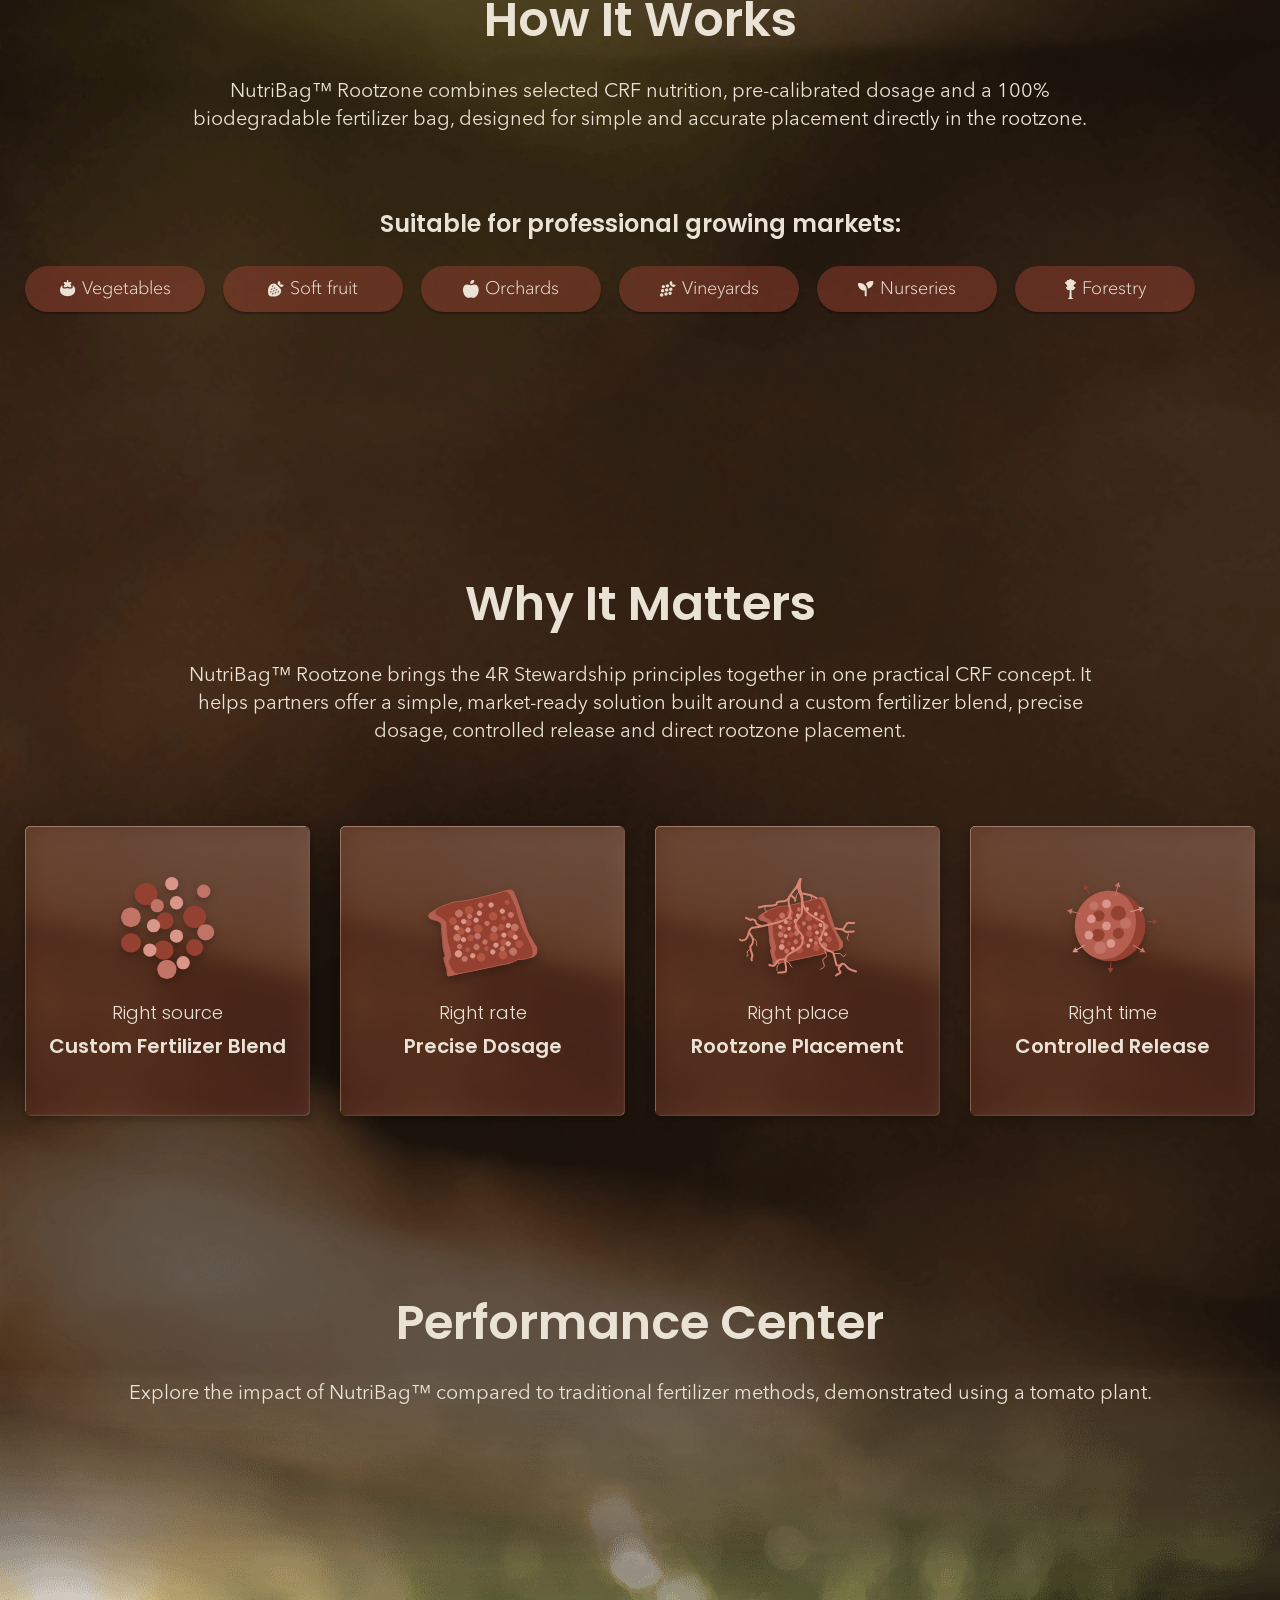
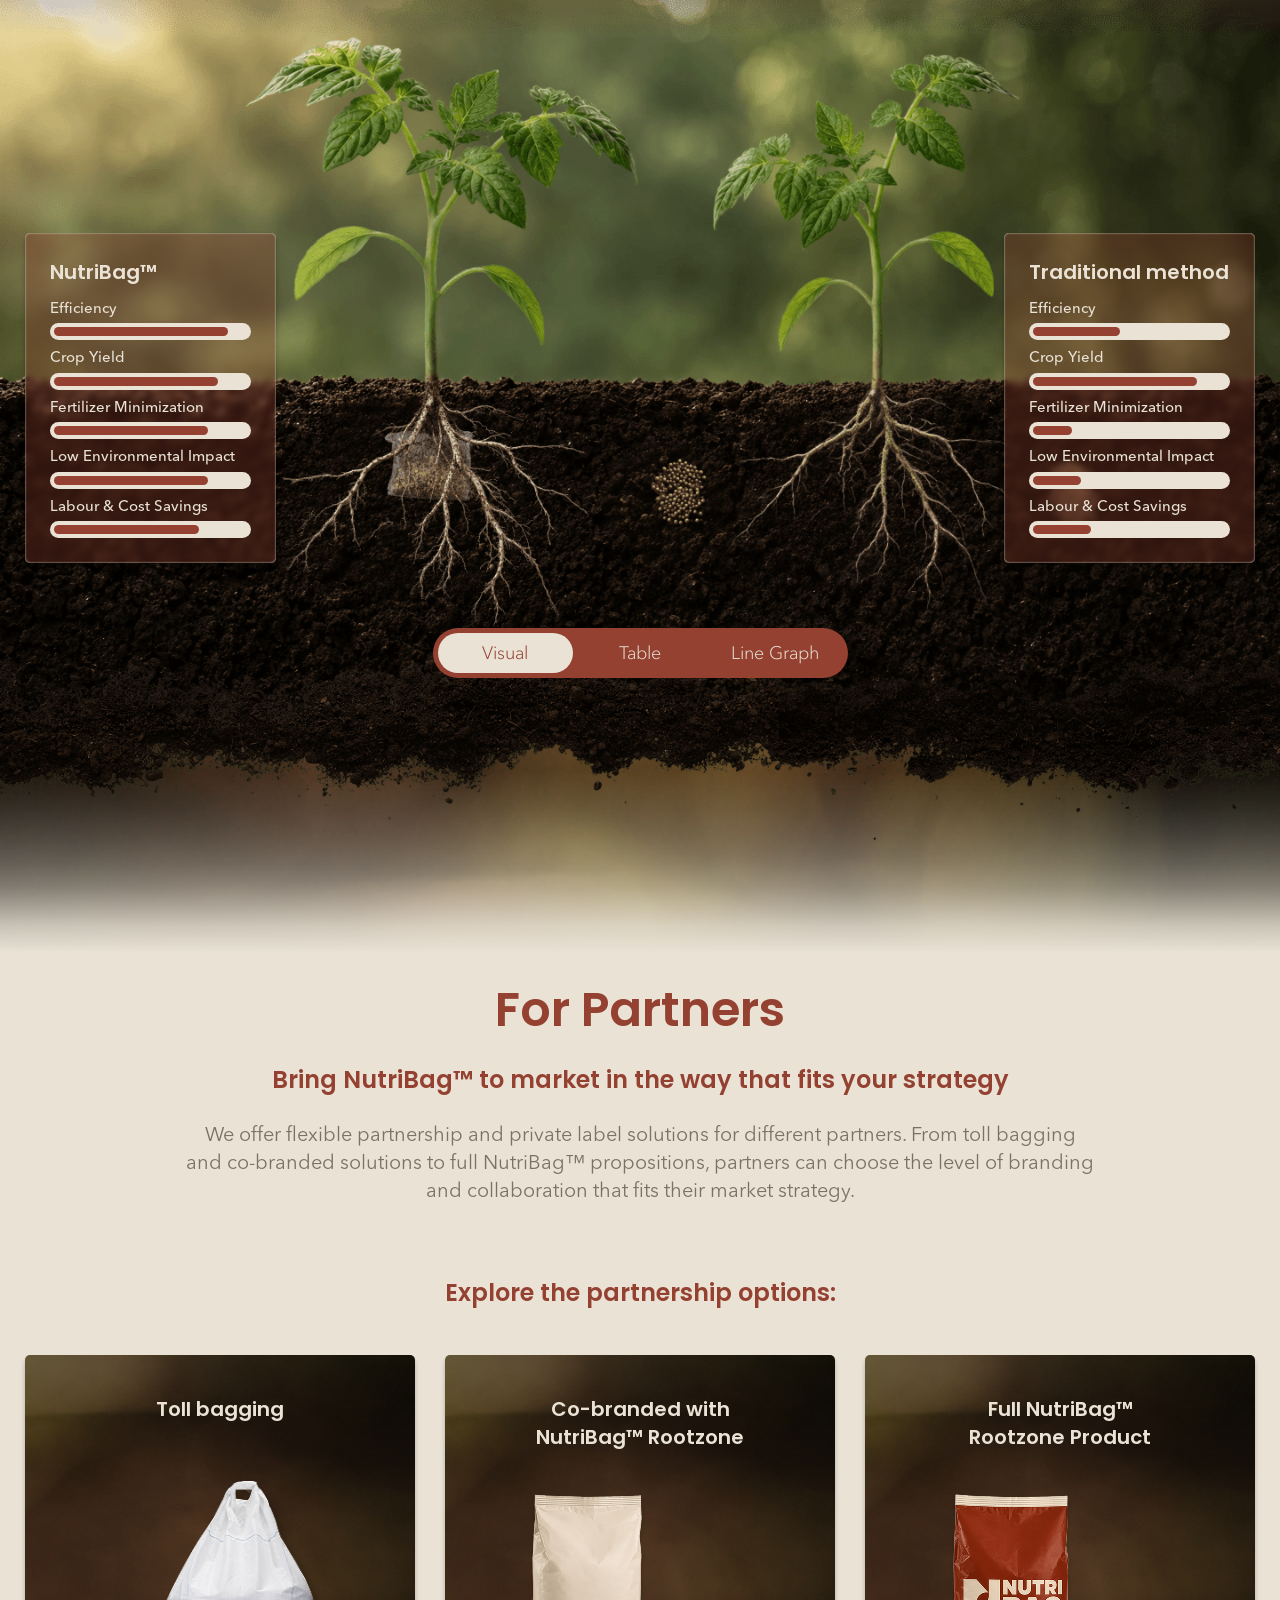
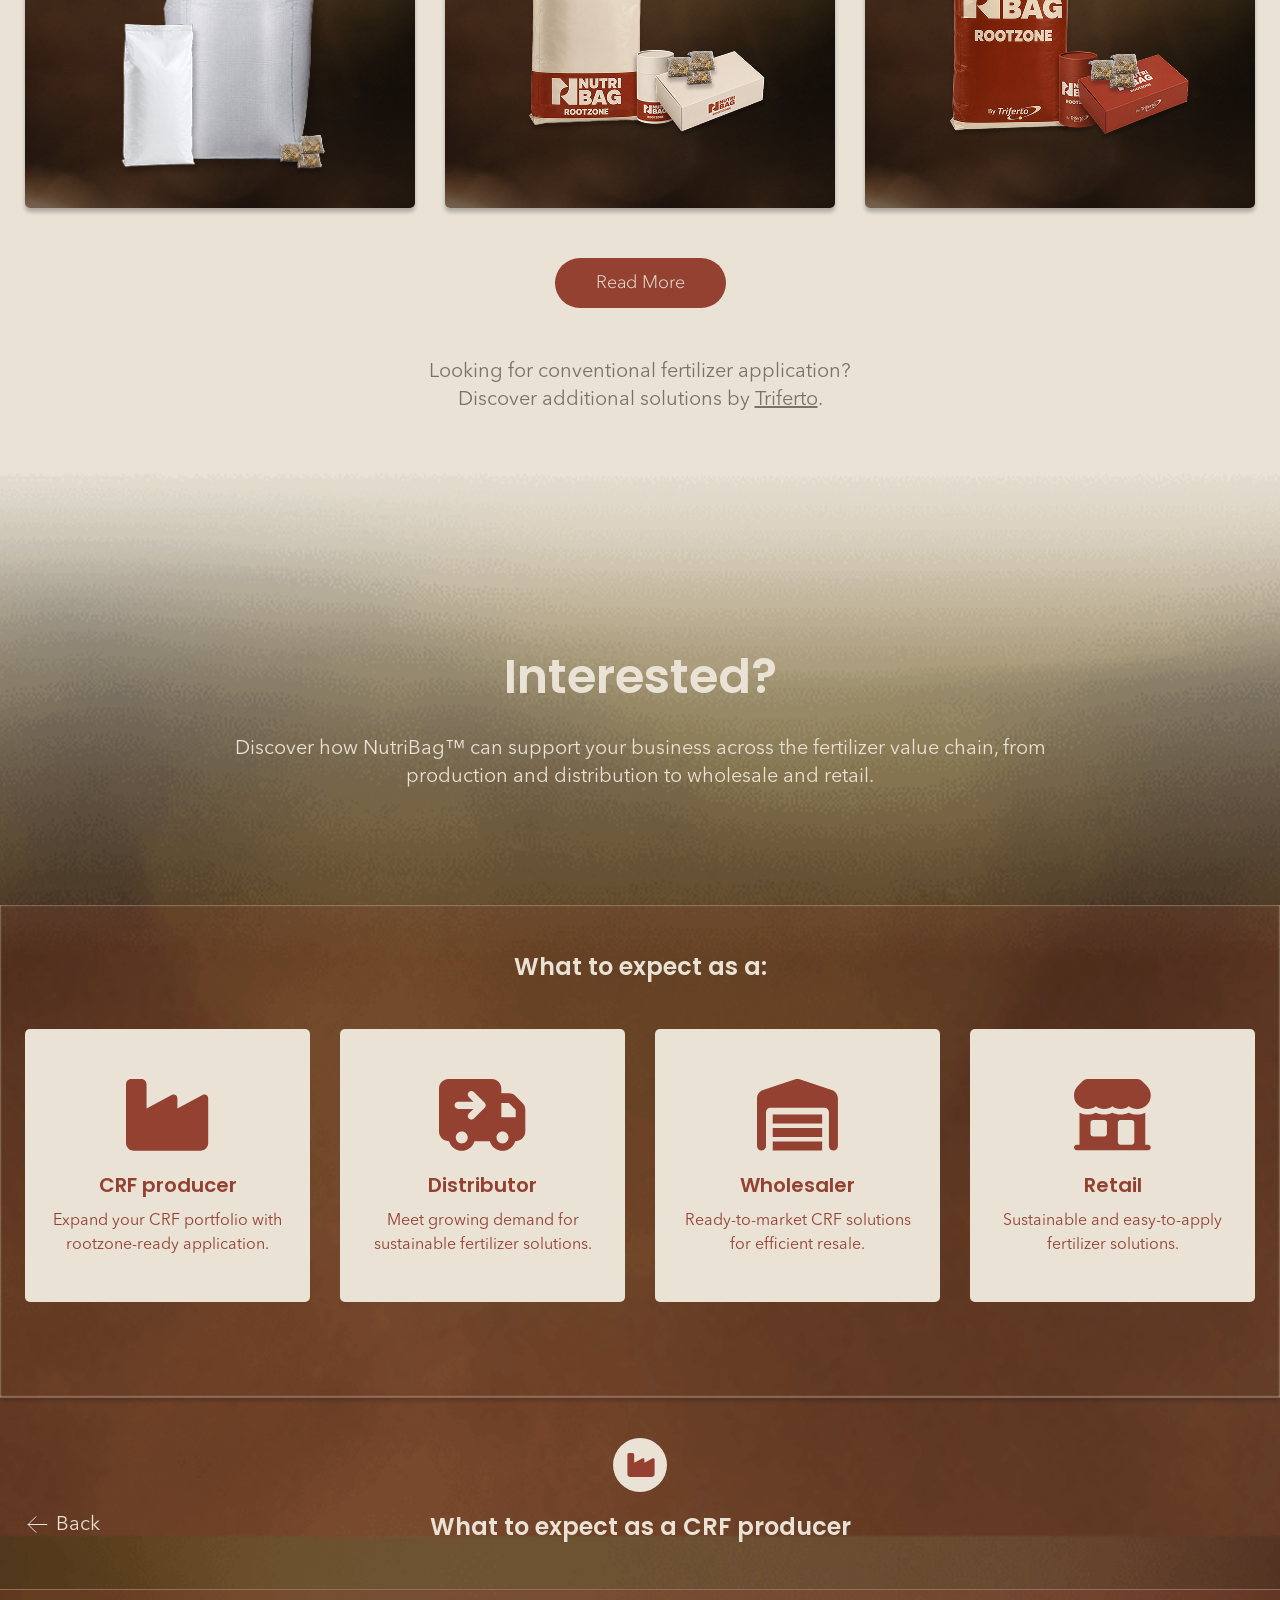
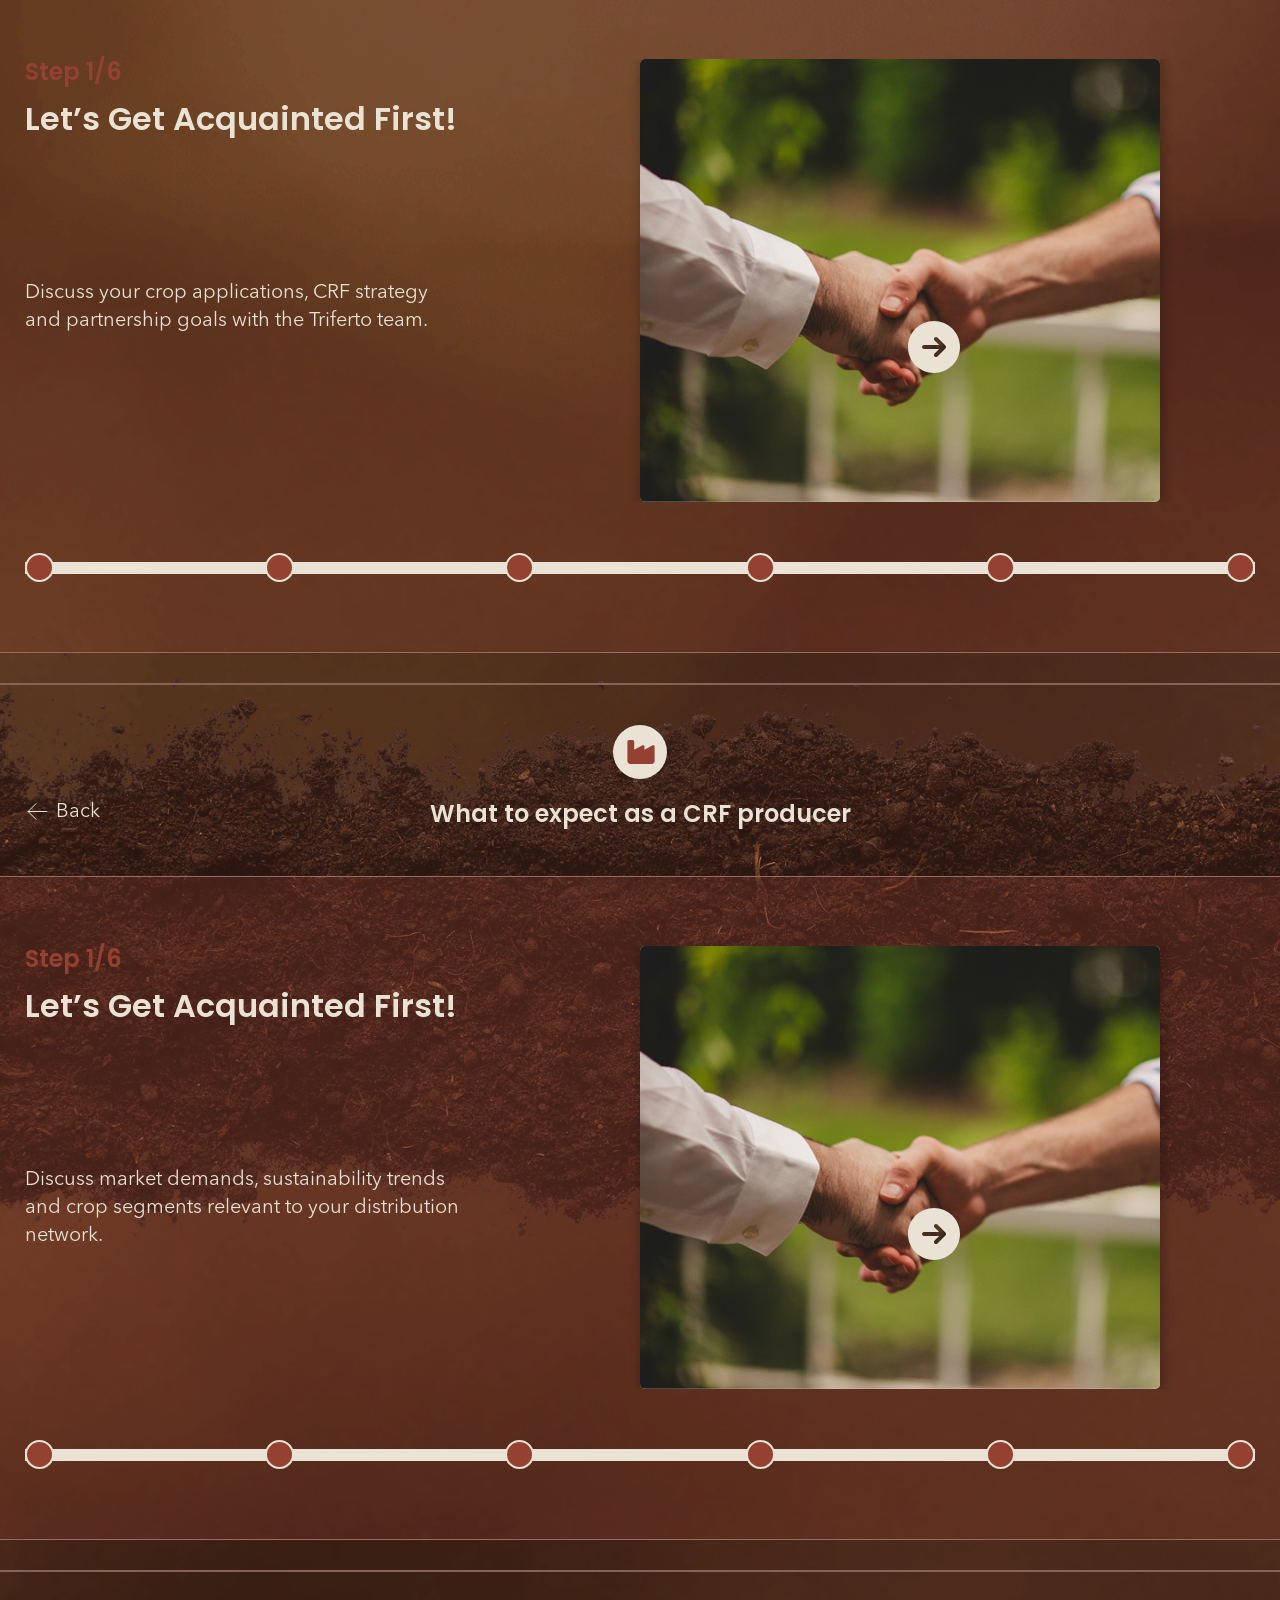
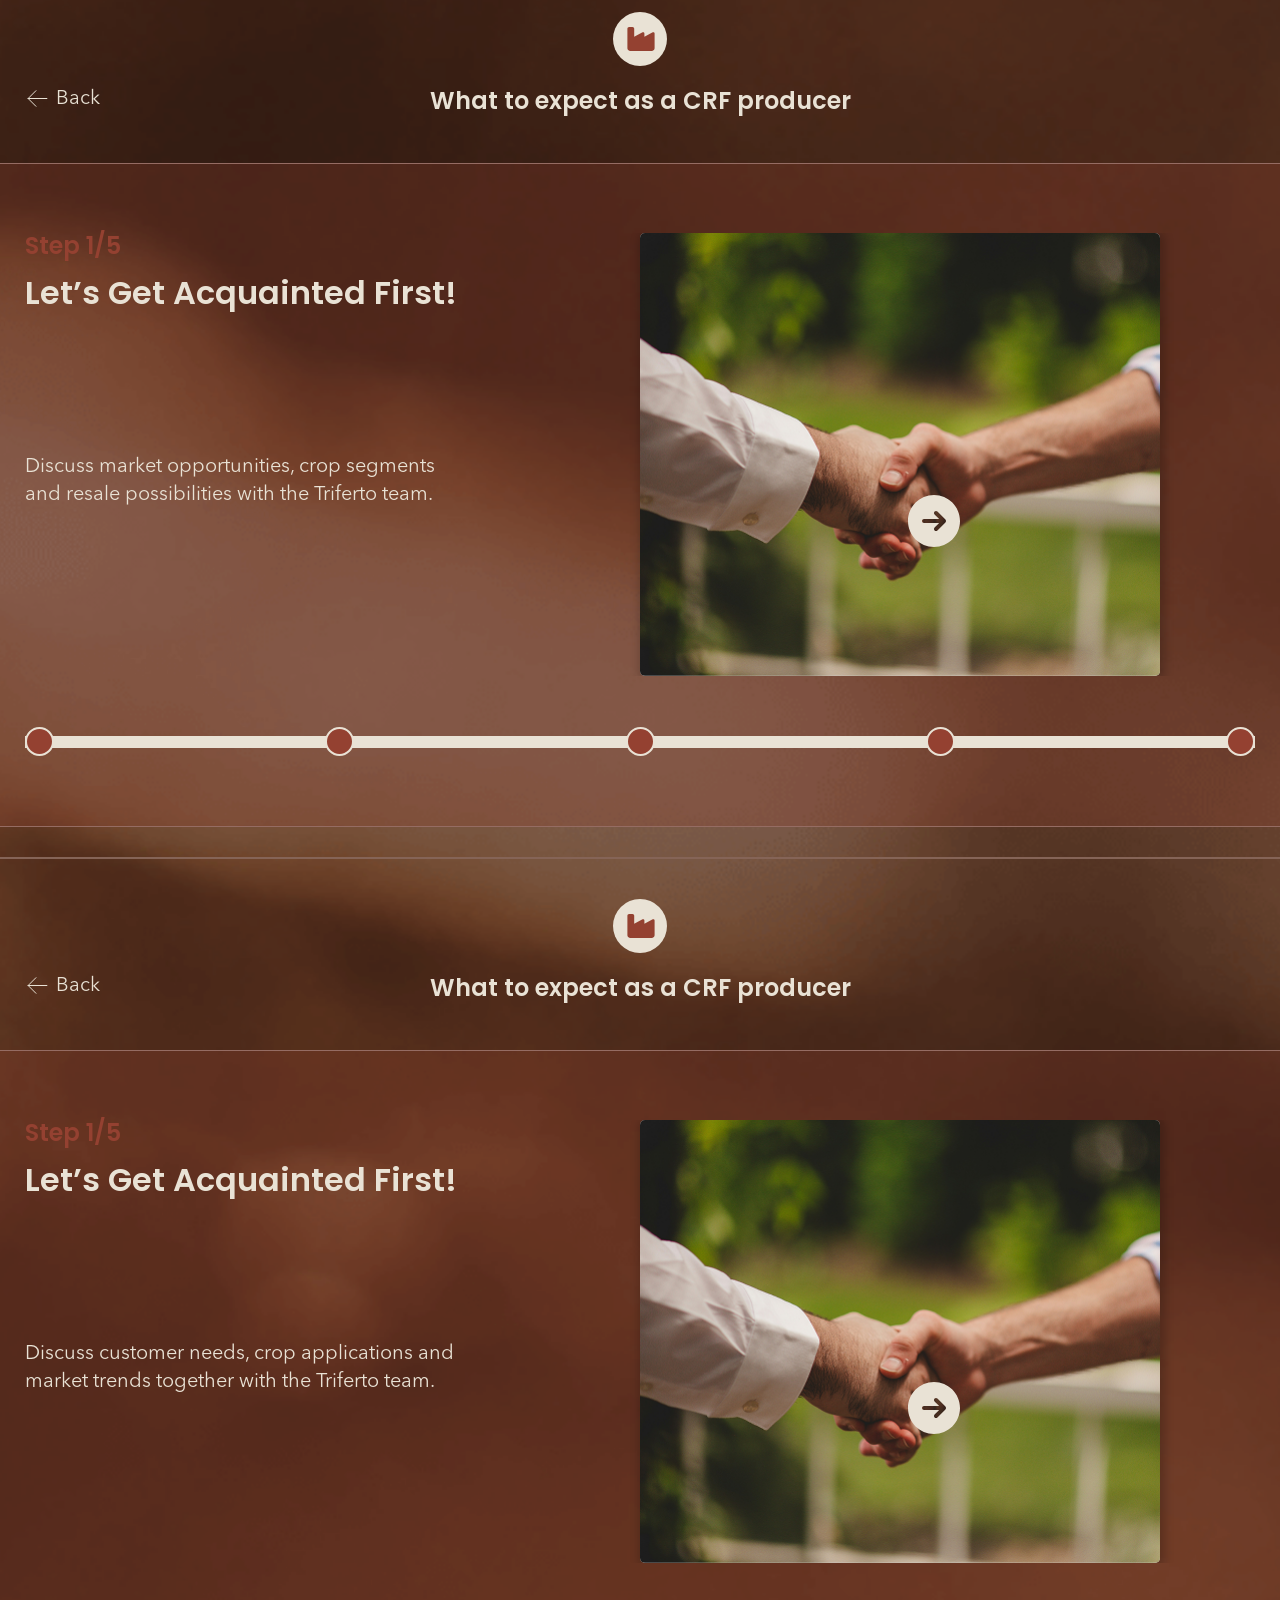
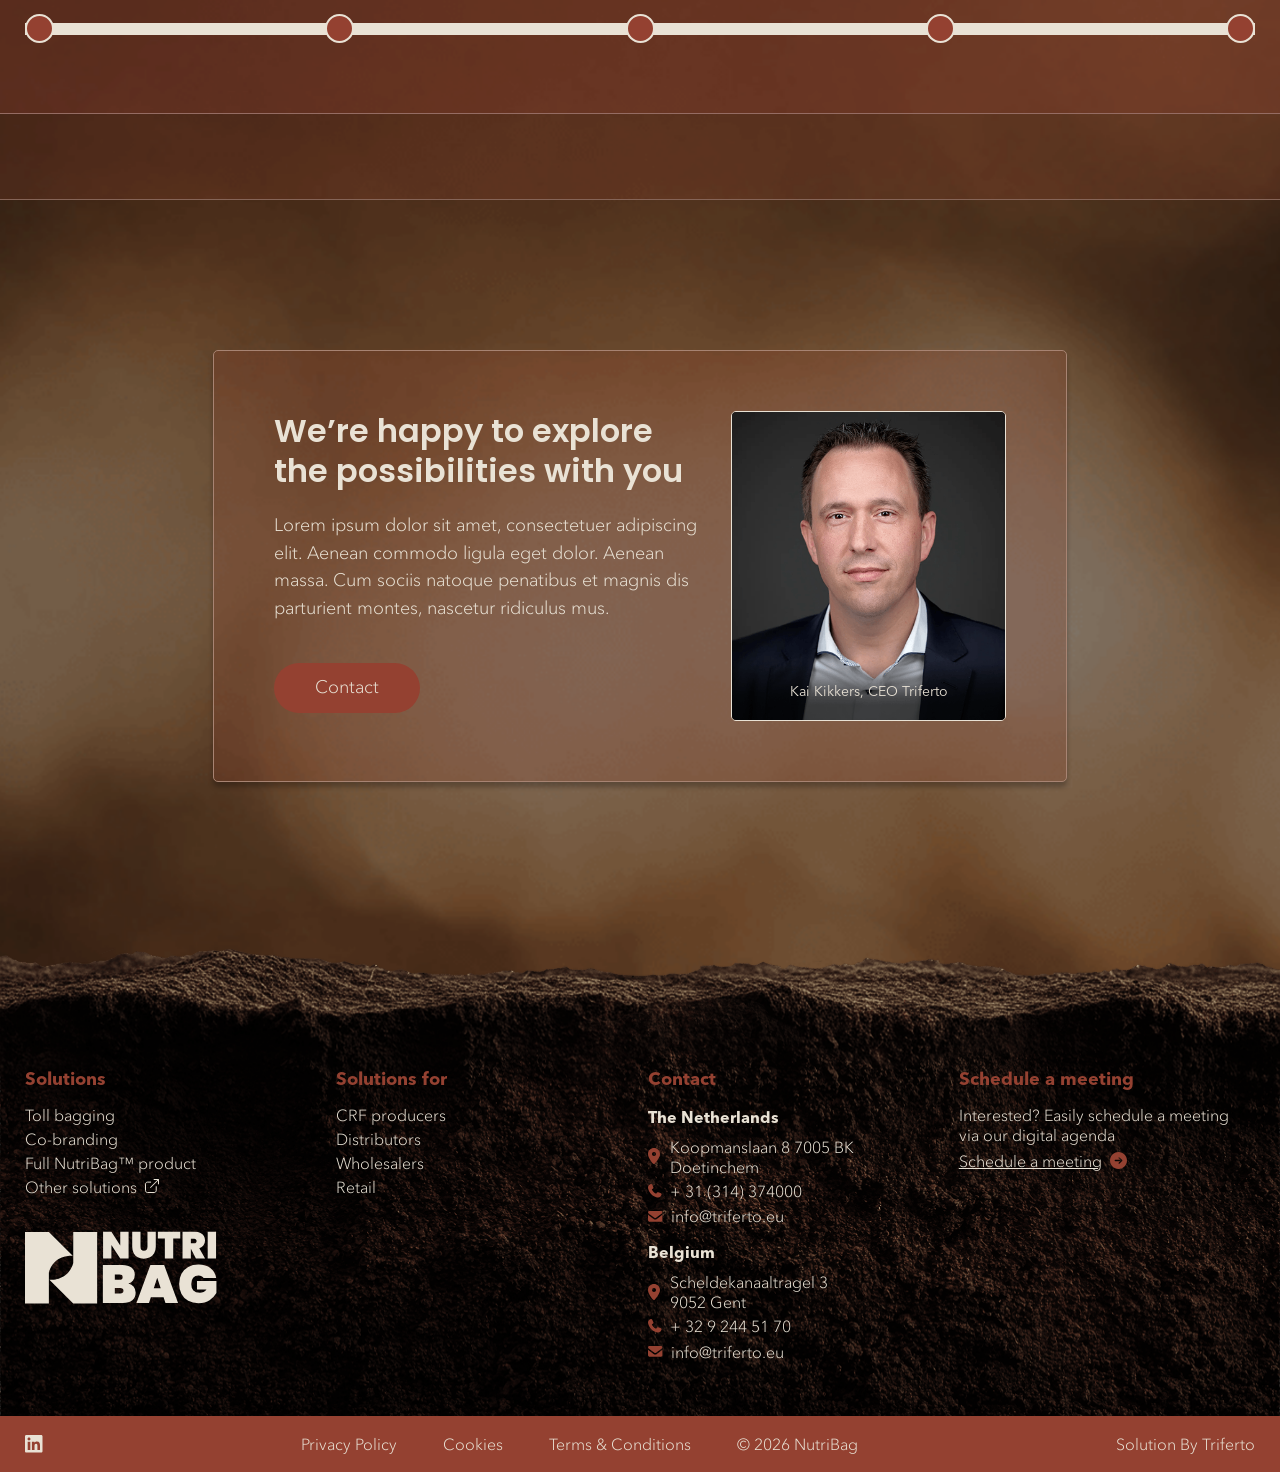
==== commit fd75aaa1: "Performance section added" ====
--- a/index.html
+++ b/index.html
@@ -355,6 +355,155 @@
                     </div>
                 </div>
             </section>
+
+            <!-- performance center section -->
+            <section class="performance_area">
+                <img src="img/gradient-bg.png" alt="">
+                <div class="container">
+                    <div class="section_title mx-auto text-center">
+                        <h2 class="title_xl">Performance Center</h2>
+                        <p class="text_md">Explore the impact of NutriBag™ compared to traditional fertilizer methods, demonstrated using a tomato plant.</p>
+                    </div>
+
+                    <div class="performance_card">
+                        <div class="performance_tab_content active" id="visual">
+                            <img src="img/performance-bg1.png" alt="">
+                            <div class="performance_visual_grid">
+                                <div class="performance_side_card">
+                                    <h4 class="title_sm">NutriBag™</h4>
+                                    <div class="performance_stats">
+                                        <div>
+                                            <p class="text_xs">Efficiency</p>
+                                            <div class="progress">
+                                                <div class="progress-bar" role="progressbar" style="width: 90%"></div>
+                                            </div>
+                                        </div>
+                                        <div>
+                                            <p class="text_xs">Crop yield</p>
+                                            <div class="progress">
+                                                <div class="progress-bar" role="progressbar" style="width: 85%"></div>
+                                            </div>
+                                        </div>
+                                        <div>
+                                            <p class="text_xs">Fertilizer minimization</p>
+                                            <div class="progress">
+                                                <div class="progress-bar" role="progressbar" style="width: 80%"></div>
+                                            </div>
+                                        </div>
+                                        <div>
+                                            <p class="text_xs">Low environmental impact</p>
+                                            <div class="progress">
+                                                <div class="progress-bar" role="progressbar" style="width: 80%"></div>
+                                            </div>
+                                        </div>
+                                        <div>
+                                            <p class="text_xs">Labour &amp; cost savings</p>
+                                            <div class="progress">
+                                                <div class="progress-bar" role="progressbar" style="width: 75%"></div>
+                                            </div>
+                                        </div>
+                                    </div>
+                                </div>
+
+                                <div class="performance_side_card">
+                                    <h4 class="title_sm">Traditional method</h4>
+                                    <div class="performance_stats">
+                                        <div>
+                                            <p class="text_xs">Efficiency</p>
+                                            <div class="progress">
+                                                <div class="progress-bar" role="progressbar" style="width: 45%"></div>
+                                            </div>
+                                        </div>
+                                        <div>
+                                            <p class="text_xs">Crop yield</p>
+                                            <div class="progress">
+                                                <div class="progress-bar" role="progressbar" style="width: 85%"></div>
+                                            </div>
+                                        </div>
+                                        <div>
+                                            <p class="text_xs">Fertilizer minimization</p>
+                                            <div class="progress">
+                                                <div class="progress-bar" role="progressbar" style="width: 20%"></div>
+                                            </div>
+                                        </div>
+                                        <div>
+                                            <p class="text_xs">Low environmental impact</p>
+                                            <div class="progress">
+                                                <div class="progress-bar" role="progressbar" style="width: 25%"></div>
+                                            </div>
+                                        </div>
+                                        <div>
+                                            <p class="text_xs">Labour &amp; cost savings</p>
+                                            <div class="progress">
+                                                <div class="progress-bar" role="progressbar" style="width: 30%"></div>
+                                            </div>
+                                        </div>
+                                    </div>
+                                </div>
+                            </div>
+                        </div>
+
+                        <div class="performance_tab_content" id="table">
+                            <img src="img/performance-bg2.png" alt="">
+                            <div class="table_card">
+                                <div class="performance_table_wrap">
+                                    <table class="performance_table">
+                                        <thead>
+                                            <tr>
+                                                <th>Comparison</th>
+                                                <th>NutriBag™ Rootzone</th>
+                                                <th>Traditional method</th>
+                                            </tr>
+                                        </thead>
+                                        <tbody>
+                                            <tr>
+                                                <td class="criteria">Efficiency</td>
+                                                <td class="nutribag">Pre-calibrated CRF application supports precise nutrient placement and reduces dosing variability.</td>
+                                                <td class="traditional">Fertilizer is manually measured and spread, increasing the risk of over- or under-application.</td>
+                                            </tr>
+                                            <tr>
+                                                <td class="criteria">Crop Yield</td>
+                                                <td class="nutribag">Rootzone placement supports faster establishment and improved nutrient uptake during early growth stages.</td>
+                                                <td class="traditional">Nutrients are often positioned further away from the roots, which may slow early plant development.</td>
+                                            </tr>
+                                            <tr>
+                                                <td class="criteria">Fertilizer Minimization</td>
+                                                <td class="nutribag">Requires significantly lower fertilizer input (only 25–30% of the traditional amount of fertilizers) through a pre-calibrated precise dosage and CRF technology.</td>
+                                                <td class="traditional">Higher fertilizer quantities (about 80–120 grams) are often required due to nutrient losses and less targeted application.</td>
+                                            </tr>
+                                            <tr>
+                                                <td class="criteria">Environmental Impact</td>
+                                                <td class="nutribag">Reduced nutrient losses and biodegradable materials support more sustainable fertilizer application.</td>
+                                                <td class="traditional">Excess nutrients may leach into soil and water systems, increasing environmental impact.</td>
+                                            </tr>
+                                            <tr>
+                                                <td class="criteria">Labour &amp; cost savings</td>
+                                                <td class="nutribag">Planting and fertilizing can be combined into a single application, reducing labour requirements.</td>
+                                                <td class="traditional">Planting and fertilization are often performed separately, requiring additional labour and application rounds.</td>
+                                            </tr>
+                                        </tbody>
+                                    </table>
+                                </div>
+                            </div>
+                        </div>
+
+                        <div class="performance_tab_content" id="line">
+                            <img src="img/performance-bg2.png" alt="">
+                            <div class="performance_line_image">
+                                <img src="img/graph.svg" alt="Performance line graph">
+                            </div>
+                        </div>
+
+                        <div class="text-center">
+                            <div class="performance_nav">
+                                <button class="performance_tab active" type="button" data-tab="visual">Visual</button>
+                                <button class="performance_tab" type="button" data-tab="table">Table</button>
+                                <button class="performance_tab" type="button" data-tab="line">Line Graph</button>
+                            </div>
+                        </div>
+                    </div>
+                </div>
+            </section>
         </div>
 
         <!-- partner section -->
--- a/css/style.css
+++ b/css/style.css
@@ -922,6 +922,8 @@
 .how-it-works {
     padding-top: 13rem;
     padding-bottom: 6.5rem;
+    position: relative;
+    z-index: 2;
 }
 
 .crops_button_wrap {
@@ -935,6 +937,8 @@
 /* why it matters area */
 .why-it-matters {
     padding-top: 20rem;
+    position: relative;
+    z-index: 2;
 }
 
 .why-it-matters .section_title {
@@ -1010,6 +1014,172 @@
     max-height: 11.5rem;
     opacity: 1;
     margin-top: auto;
+}
+
+
+/* performance center area */
+.performance_area{
+    padding-top: 18rem;
+    position: relative;
+    z-index: 1;
+    margin-bottom: 27rem;
+}
+.performance_area .section_title{
+    margin-bottom: 6.5rem;
+    max-width: 100%;
+}
+.performance_tab_content>img{
+    position: absolute;
+    left: 0;
+    width: 100%;
+    bottom: -20rem;
+    z-index: -1;
+}
+.performance_area>img{
+    position: absolute;
+    left: 0;
+    width: 100%;
+    bottom: -27.5rem;
+    z-index: -2;
+}
+.performance_visual_grid{
+    display: flex;
+    gap: 3rem;
+    flex-wrap: wrap;
+    justify-content: space-between;
+    width: 100%;
+}
+.performance_side_card{
+    border-radius: 0.5rem;
+    padding: 2.5rem;
+    background: rgba(148, 65, 49, 0.3);
+    box-shadow: 0 .4rem .4rem rgba(0, 0, 0, 0.25), 0 0 0.2rem var(--beige) inset;
+    width: 25.1rem;
+    backdrop-filter: blur(0.3rem);
+}
+.performance_side_card .title_sm{
+    color: var(--beige);
+    padding-bottom: 0.5rem;
+}
+.performance_stats p{
+    font-weight: 500;
+    margin-top: 0.8rem;
+    padding-bottom: 0.2rem;
+    text-transform: capitalize;
+    font-family: var(--font-avenirnextltpro);
+}
+.progress{
+    height: 1.7rem;
+    border-radius: 4rem;
+    padding: 0.4rem;
+    background-color: var(--beige);
+}
+.progress-bar{
+    background-color: var(--rust-brown);
+    border-radius: 4rem;
+}
+.table_card{
+    border-radius: 0.5rem;
+    padding: 2.5rem;
+    background: rgba(148, 65, 49, 0.3);
+    box-shadow: 0 .4rem .4rem rgba(0, 0, 0, 0.25), 0 0 0.2rem var(--beige) inset;
+    backdrop-filter: blur(0.3rem);
+}
+.performance_table_wrap{
+    overflow-x: hidden;
+}
+.performance_table{
+    width: 100%;
+    border-collapse: separate;
+    border-spacing: 1.2rem;
+    background: transparent;
+}
+.performance_table th,
+.performance_table td{
+    padding: 1.4rem 1.2rem;
+    vertical-align: middle;
+    text-align: center;
+}
+.performance_table thead th{
+    font-size: 2rem;
+    font-weight: 600;
+    text-transform: none;
+    letter-spacing: 0.01em;
+    color: var(--beige);
+    background: transparent;
+    text-align: center;
+    padding: 0rem 1.2rem 1.8rem;
+}
+.performance_table th:first-child{
+    width: 20rem;
+}
+.performance_table tbody tr{
+    background: transparent;
+}
+.performance_table tbody td{
+    border: none;
+    background: rgba(233, 226, 213, 0.95);
+    color: var(--rust-brown);
+    border-radius:.5rem;
+    line-height: 1.75;
+    box-shadow: 0 .2rem .2rem rgba(0, 0, 0, 0.25);
+}
+.performance_table tbody td.criteria{
+    background: var(--rust-brown);
+    color: var(--beige);
+    font-weight: 700;
+    min-width: 23.4rem;
+}
+.performance_table tbody td:not(.criteria){
+    color: var(--rust-brown);
+}
+.performance_table tbody td:not(.criteria) p{
+    margin: 0;
+}
+.performance_table tbody tr td + td{
+    padding-left: 2.8rem;
+}
+.performance_line_image{
+    border-radius: 0.5rem;
+    padding: 3rem;
+    background: rgba(148, 65, 49, 0.3);
+    box-shadow: 0 .4rem .4rem rgba(0, 0, 0, 0.25), 0 0 0.2rem var(--beige) inset;
+    backdrop-filter: blur(0.3rem);
+}
+.performance_line_image img{
+    width: 100%;
+}
+.performance_nav{
+    display: inline-flex;
+    justify-content: center;
+    flex-wrap: wrap;
+    background-color: var(--rust-brown);
+    padding: 0.5rem;
+    border-radius: 8rem;
+    margin-top: 6.5rem;
+}
+.performance_tab{
+    font-size: 1.8rem;
+    font-weight: 300;
+    color: var(--beige);
+    border-radius: 8rem;
+    padding: .7rem 2rem 0.6rem;
+    min-width: 13.5rem;
+    transition: 0.2s ease;
+    background: transparent;
+    border: none;
+}
+.performance_tab.active{
+    background-color:var(--beige);
+    color: var(--rust-brown);
+}
+.performance_tab_content{
+    display: none;
+    min-height: 69rem;
+    align-items: flex-end;
+}
+.performance_tab_content.active{
+    display: flex;
 }
 
 /* partner area */
--- a/css/responsive.css
+++ b/css/responsive.css
@@ -234,6 +234,54 @@
     }
 
     /* =========Partner page end========== */
+
+
+    .home_area {
+        padding-top: 14rem;
+        padding-bottom: 48rem;
+    }
+    .home_area .container>img {
+        width: 86%;
+    }
+    .solution_area {
+        padding-top: 11rem;
+        padding-bottom: 8rem;
+    }
+    .how-it-works {
+        padding-top: 8rem;
+        padding-bottom: 4rem;
+    }
+    .why-it-matters .section_title {
+        margin-bottom: 5rem;
+    }
+    .table_card{
+        width: 100%;
+    }
+    .performance_table_wrap{
+        overflow: auto;
+        width: 100%;
+    }
+    .performance_table{
+        min-width: 110rem;
+    }
+    .expected_area {
+        margin-top: 5rem;
+    }
+    .expected_inner_area {
+        padding: 5rem 0;
+    }
+    .expected_area>img {
+        width: 230vw;
+        left: 50%;
+        transform: translateY(-50%) translateX(-50%);
+        max-width: 230vw;
+    }
+    .performance_table tbody td {
+        line-height: 1.35;
+    }
+    .performance_tab_content {
+        min-height: 64rem;
+    }
 
 }
 
@@ -535,6 +583,13 @@
 
     /* =========Partner page end========== */
 
+    .home_area .container>img {
+        width: 105%;
+    }
+    .performance_side_card{
+        width: 100%;
+    }
+
 }
 
 
@@ -544,5 +599,30 @@
     html {
         font-size: 2.415vw;
     }
-
+    .home_area {
+        padding-top: 12rem;
+        padding-bottom: 35rem;
+    }
+    .performance_tab {
+        min-width: 11.5rem;
+    }
+    .text_md {
+        font-size: 1.7rem;
+    }
+    .performance_area>img {
+        bottom: -10.5rem;
+    }
+    .performance_tab_content>img {
+        bottom: -8rem;
+    }
+    .table_card {
+        padding: 1.5rem;
+    }
+    .performance_area .section_title {
+        margin-bottom: 5rem;
+    }
+    .performance_area {
+        padding-top: 10rem;
+        margin-bottom: 12rem;
+    }
 }
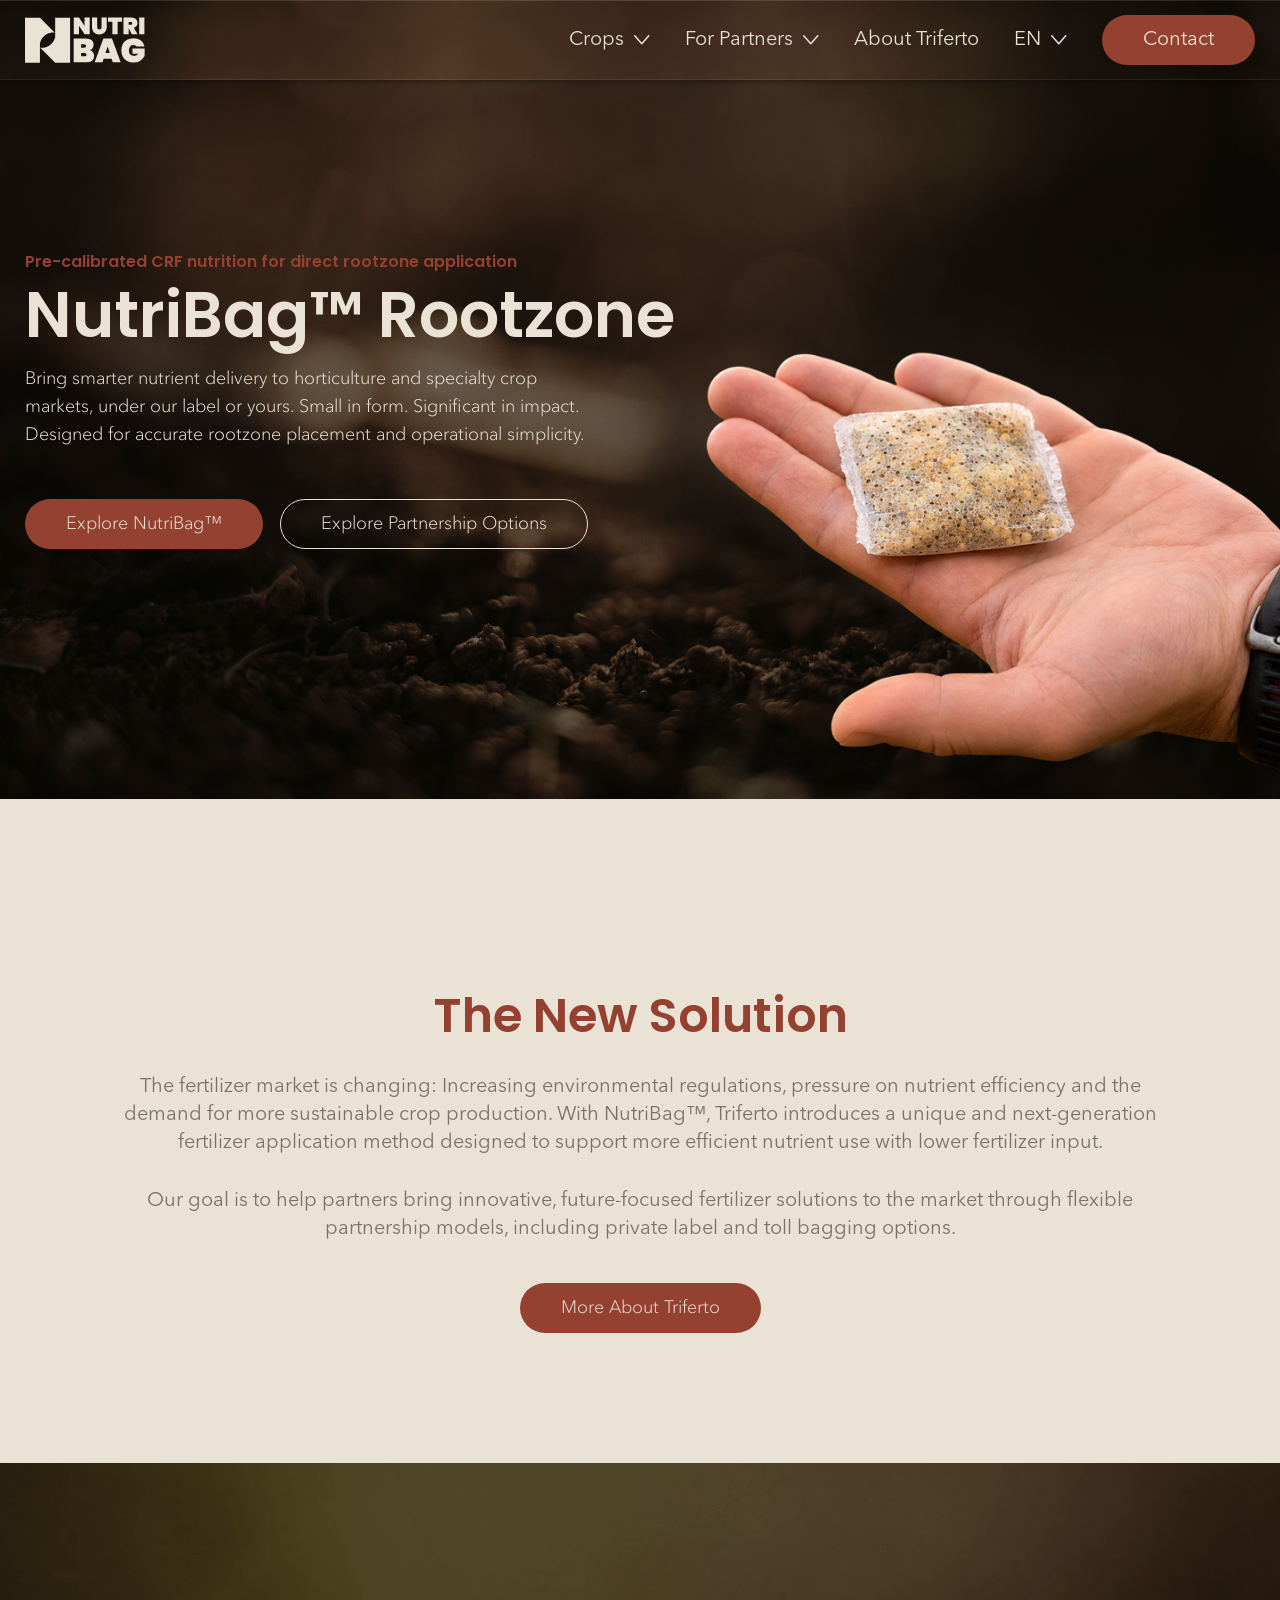
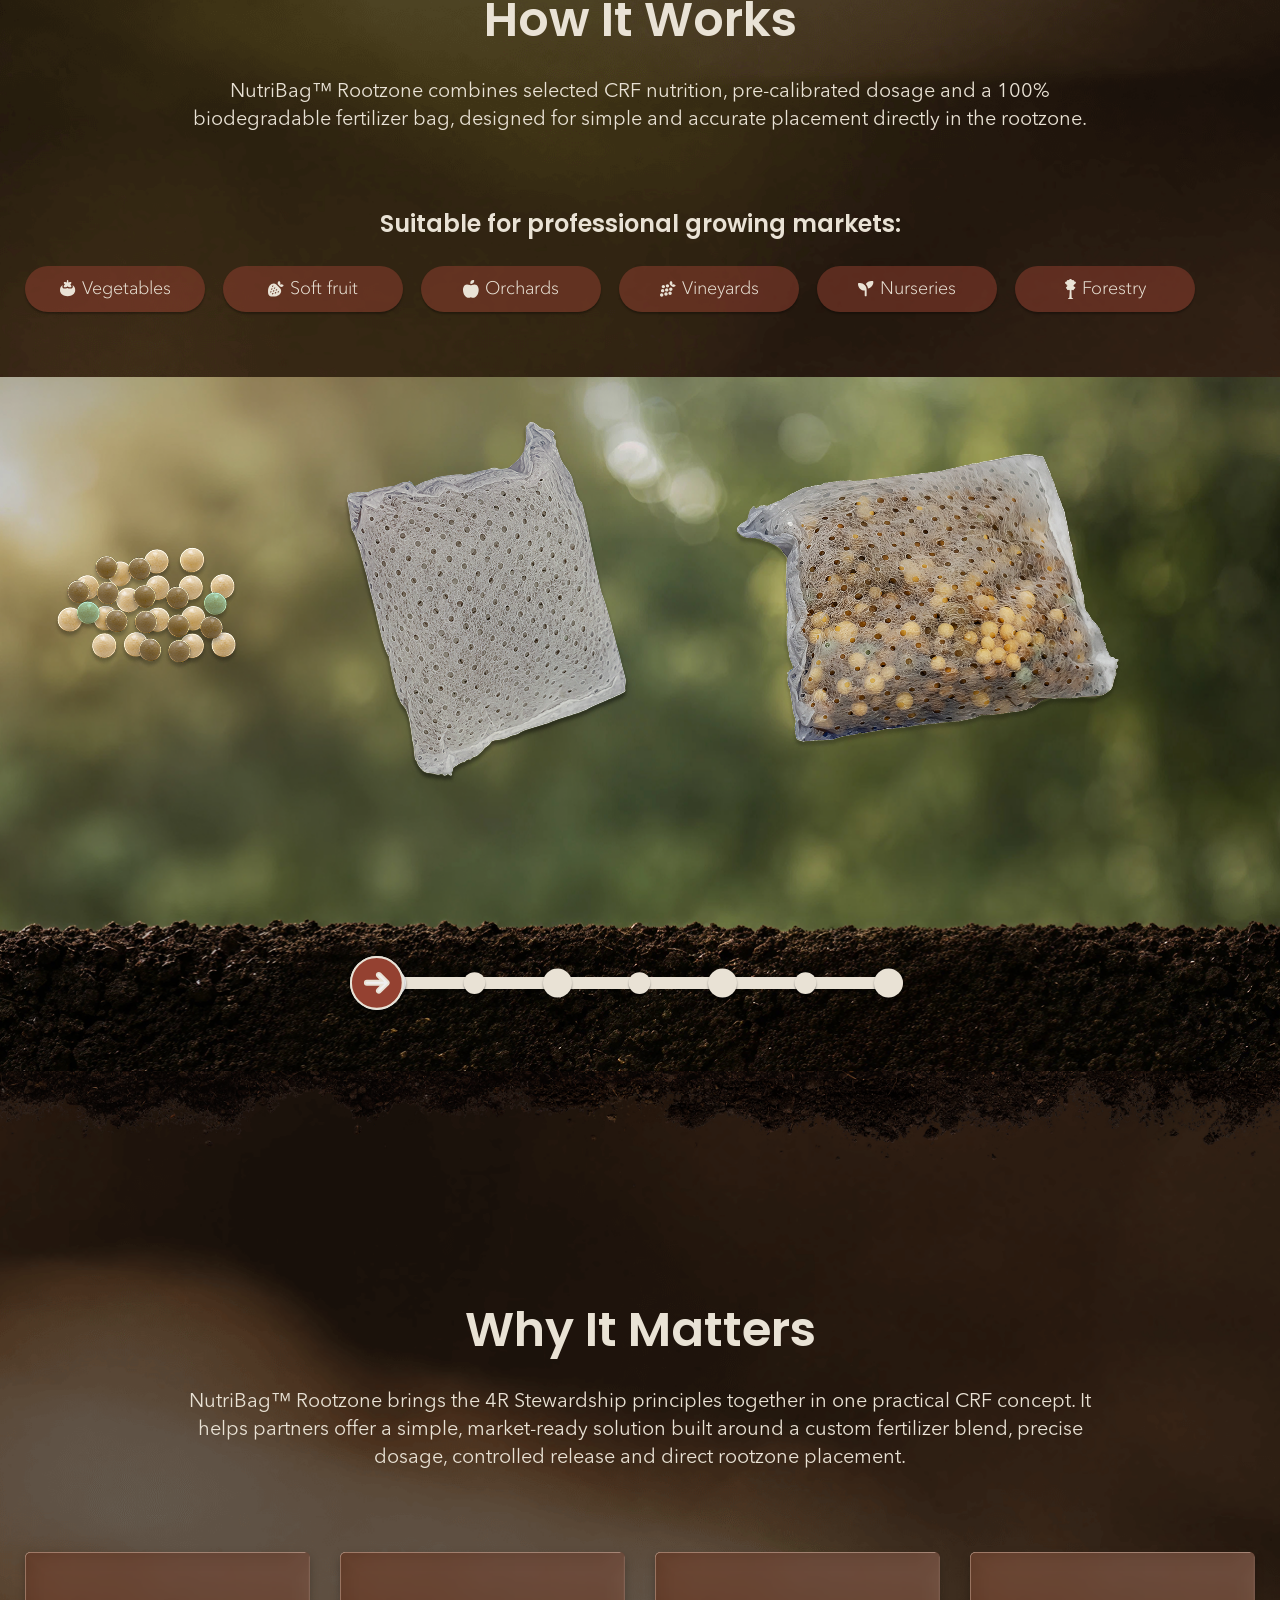
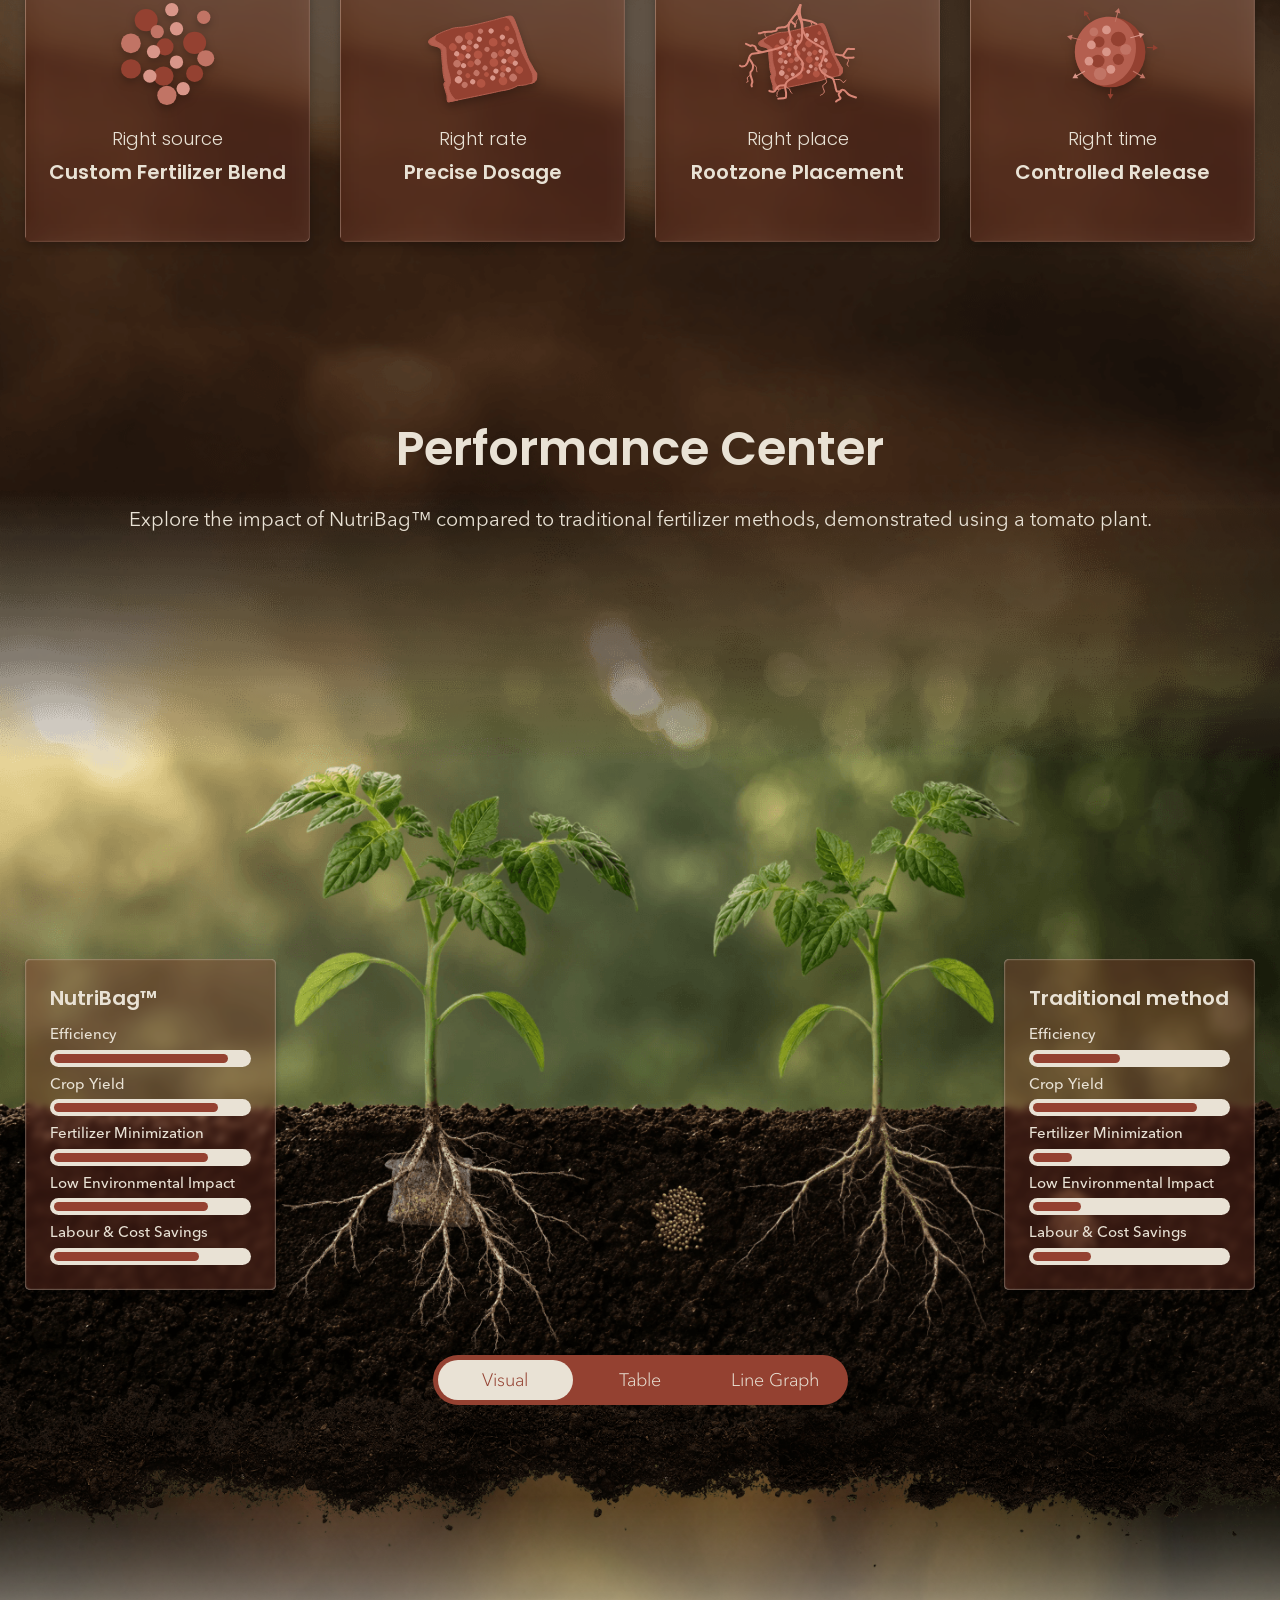
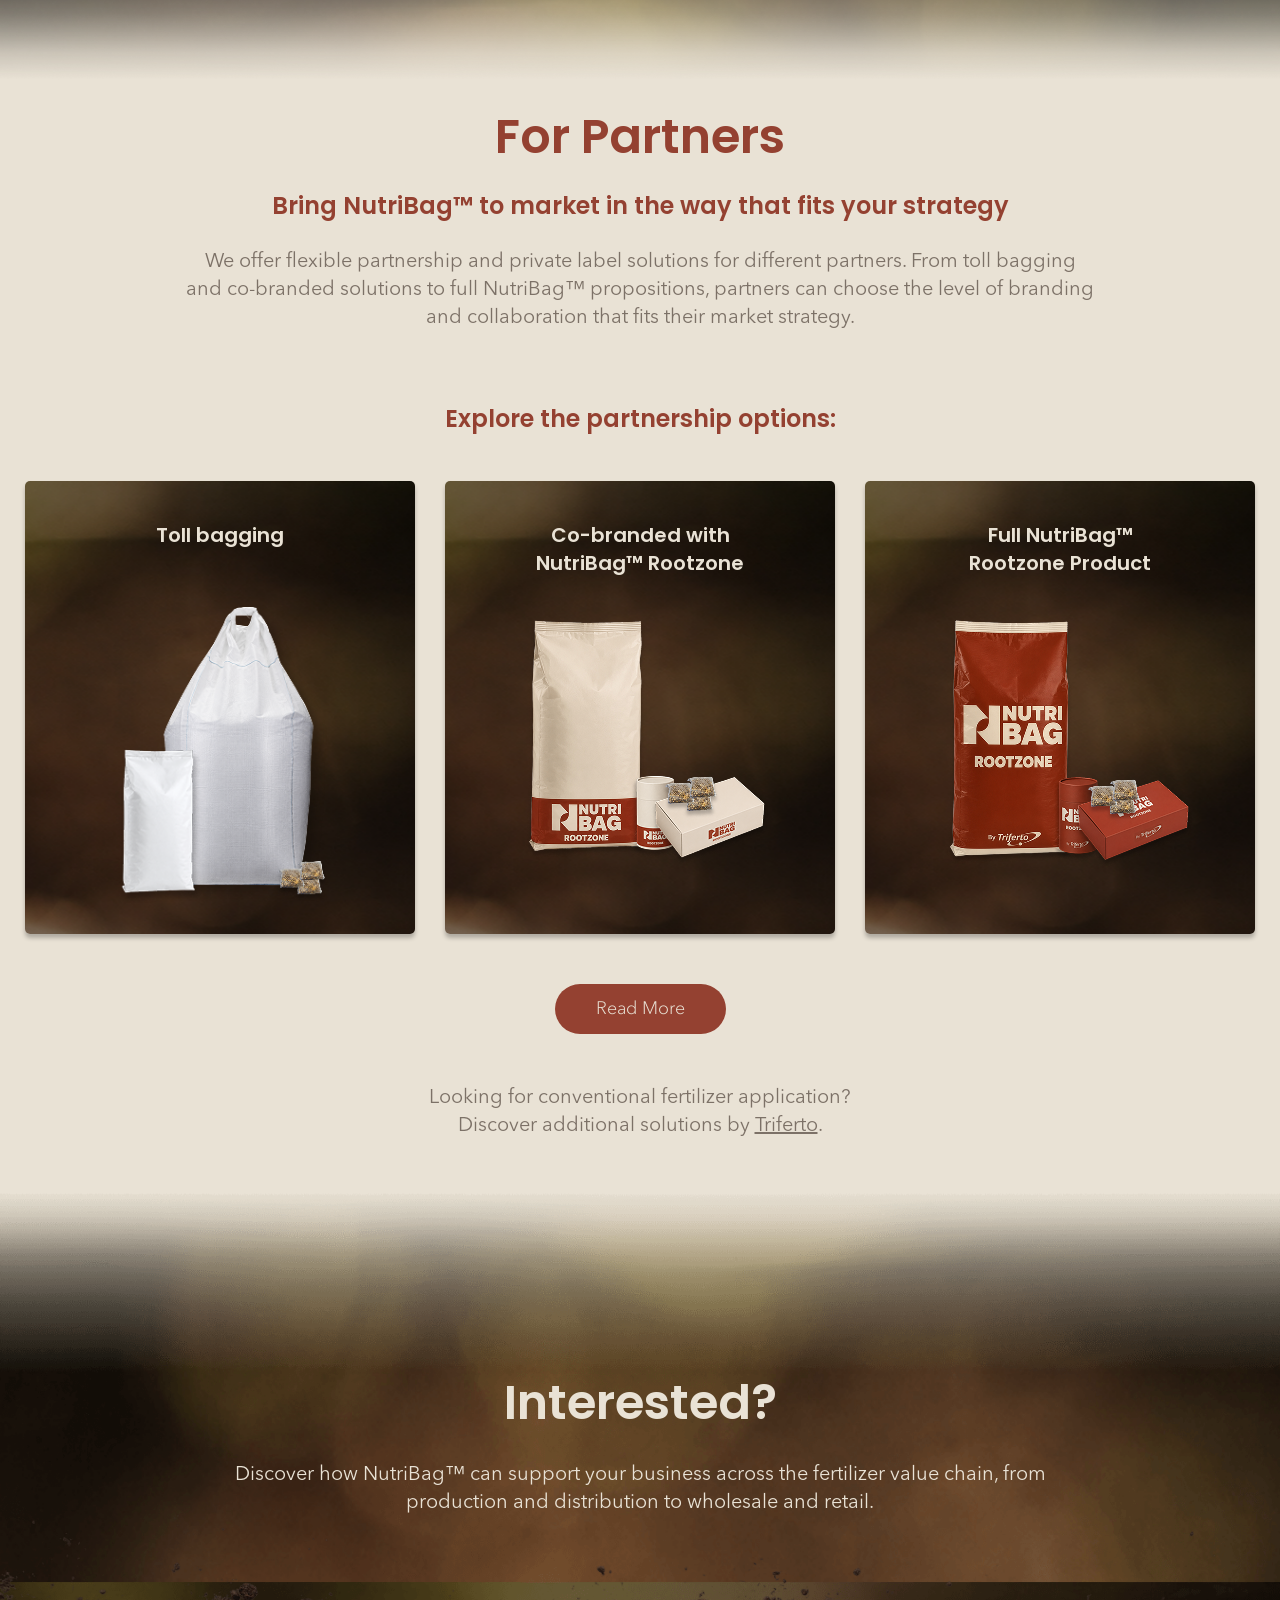
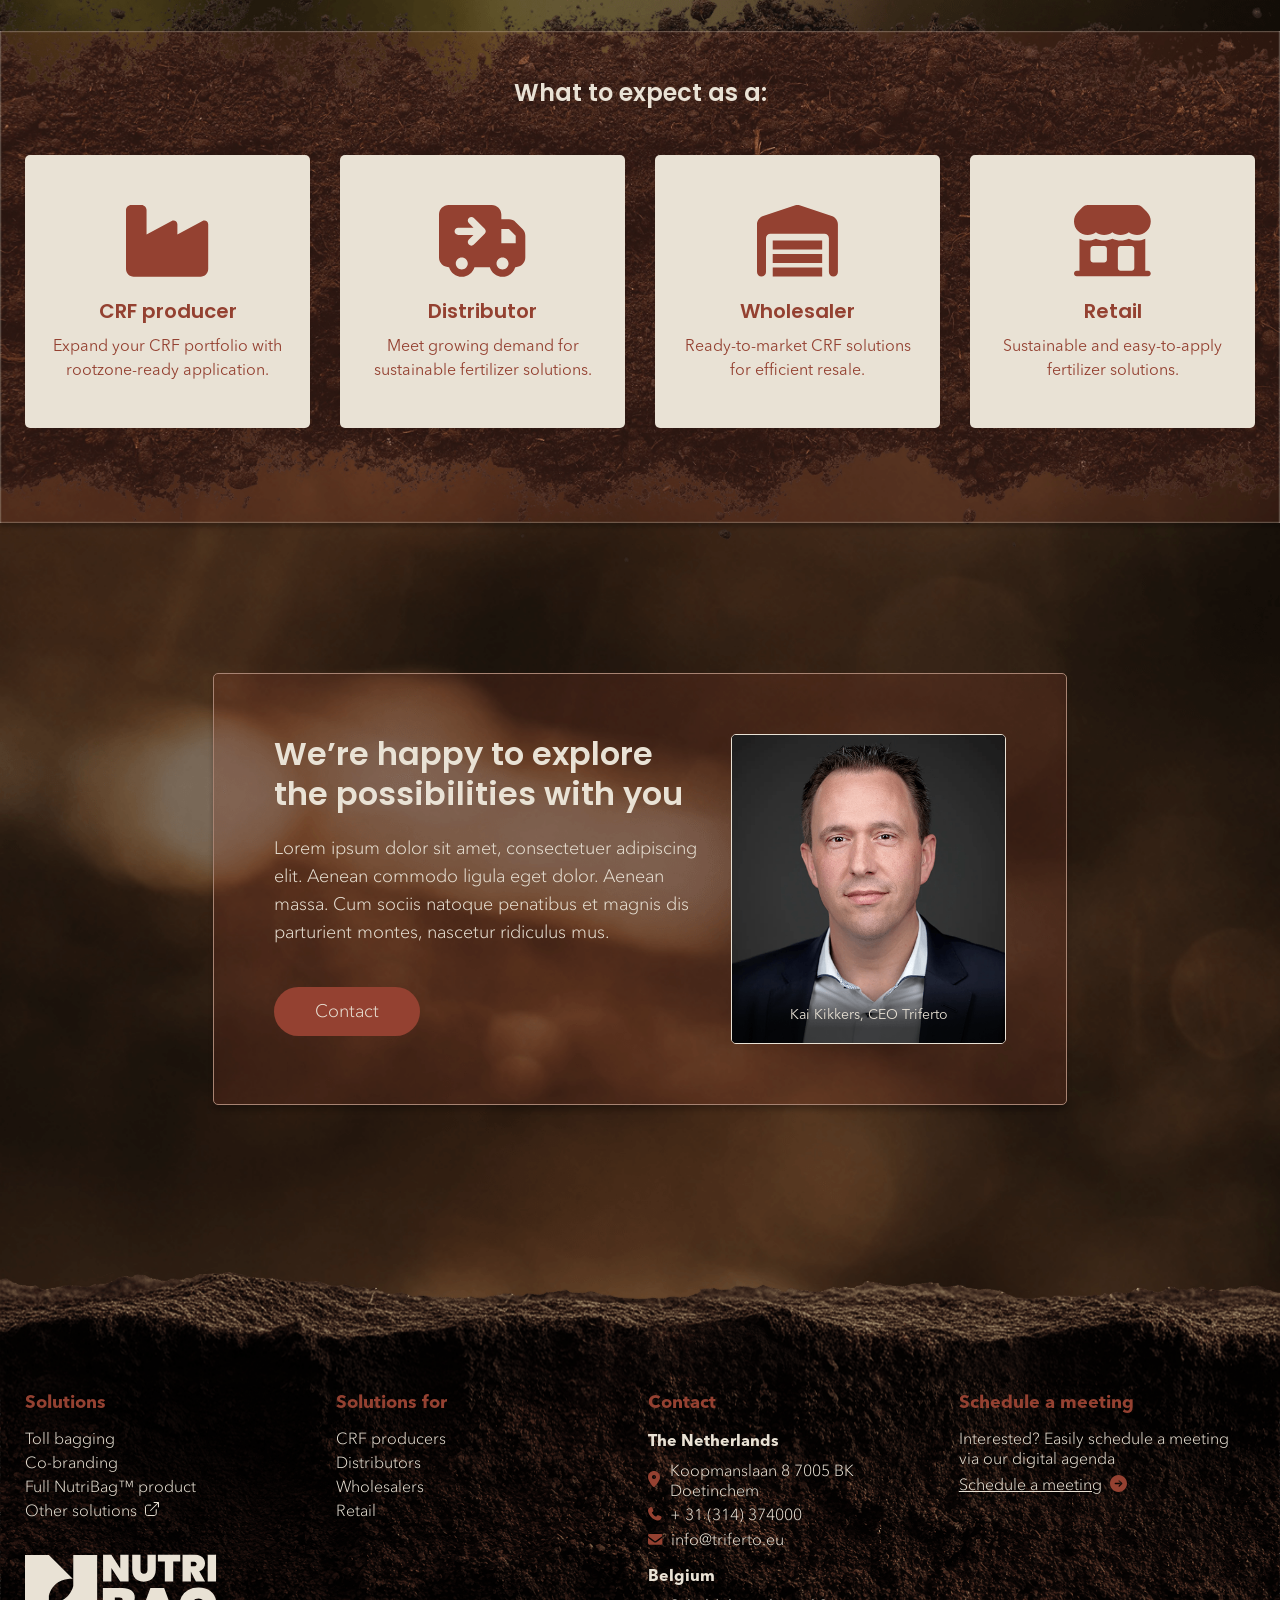
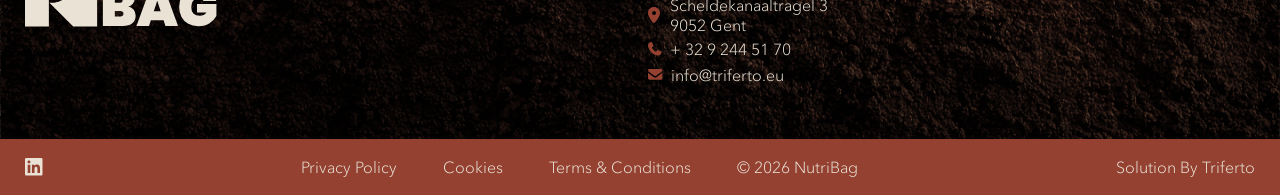
==== commit 9bd1824a: "Updated Files" ====
--- a/index.html
+++ b/index.html
@@ -295,6 +295,96 @@
                         </div>
                     </div>
                 </div>
+
+                <div class="how_it_works_slider">
+                    <div class="scene_wrapper" style="background-image: url(img/how-it-works/bg1.png);">
+                        <img src="img/how-it-works/Meststofkorrels.png" class="nutri" alt="">
+                        <img src="img/how-it-works/NutriBag-leeg.png" class="emptyBag" alt="">
+                        <img src="img/how-it-works/NutriBag.png" class="bag" alt="">
+                        <div class="scene_item item1">
+                            <div class="container">
+                                <div class="row">
+                                    <div class="col-lg-4">
+                                        <p class="text_md title1">NutriBag™ Rootzone starts with a <strong>crop-specific CRF formulation</strong> tailored to the nutritional requirements of the crop.</p>
+                                    </div>
+                                    <div class="col-lg-4">
+                                        <div class="toggle_box">
+                                            <button type="button" class="toggle_icon">
+                                                <img src="img/how-it-works/plus-white.svg" alt="">
+                                                <img src="img/how-it-works/plus-red.svg" alt="">
+                                            </button>
+                                            <div class="toggle_content text_sm">
+                                                <p><strong>Crop-Specific Nutrition</strong></p>
+                                                <p>Fertilizer compositions are developed by our nutritional specialist, based on crop requirements, nutrient strategies and controlled release performance. Only CRF formulations validated for rootzone placement may qualify for the NutriBag™ Rootzone proposition.</p>
+                                            </div>
+                                        </div>
+                                    </div>
+                                    <div class="col-lg-4">
+                                        <div class="toggle_box">
+                                            <button type="button" class="toggle_icon">
+                                                <img src="img/how-it-works/plus-white.svg" alt="">
+                                                <img src="img/how-it-works/plus-red.svg" alt="">
+                                            </button>
+                                            <div class="toggle_content text_sm">
+                                                <p><strong>100% biodegradable</strong></p>
+                                                <p>NutriBag functions as a fully biodegradable delivery method designed for efficient nutrient placement without leaving (micro) plastic or resin residues in the soil.</p>
+                                            </div>
+                                        </div>
+                                    </div>
+                                </div>
+                            </div>
+                        </div>
+                        <div class="scene_item item2">
+                            <div class="container">
+                                <div class="row">
+                                    <div class="col-lg-4">
+                                        <p class="text_md title2">Only 20-25 grams of pre-calibrated fertilizer required. <strong>Up to 70% fewer nutrients</strong> than conventional fertilizer applications.</p>
+                                    </div>
+                                </div>
+                            </div>
+                        </div>
+                        <div class="scene_item item3">
+                            <div class="container">
+                                <div class="row">
+                                    <div class="col-lg-5">
+                                        <p class="text_md title3">NutriBag™ contains a <strong>pre-calibrated dosage</strong> designed to support accurate and consistent nutrient application.</p>
+                                    </div>
+                                    <div class="col-lg-4">
+                                        <div class="toggle_box">
+                                            <button type="button" class="toggle_icon">
+                                                <img src="img/how-it-works/plus-white.svg" alt="">
+                                                <img src="img/how-it-works/plus-red.svg" alt="">
+                                            </button>
+                                            <div class="toggle_content text_sm">
+                                                <p><strong>Precise Dosage</strong></p>
+                                                <p>Pre-calibrated nutrition supports application consistency while helping reduce nutrient losses and over-application.</p>
+                                            </div>
+                                        </div>
+                                    </div>
+                                </div>
+                            </div>
+                        </div>
+                    </div>
+                    <div class="timeline">
+                        <div class="timeline-track">
+                            <div class="timeline-fill"></div>
+                            <div class="timeline-steps">
+                                <span class="timeline-step active"></span>
+                                <span class="timeline-step"></span>
+                                <span class="timeline-step"></span>
+                                <span class="timeline-step"></span>
+                                <span class="timeline-step"></span>
+                                <span class="timeline-step"></span>
+                                <span class="timeline-step"></span>
+                            </div>
+                            <button class="timeline-handle">
+                               <img src="img/how-it-works/arrow.svg" alt="">
+                               <img src="img/how-it-works/check-finished.svg" alt="">
+                            </button>
+                        </div>
+                    </div>
+                    <img src="img/how-it-works/soil-bottom.png" class="bottom_soil" alt="">
+                </div>
             </section>
 
             <!-- why it matters section -->
@@ -362,7 +452,8 @@
                 <div class="container">
                     <div class="section_title mx-auto text-center">
                         <h2 class="title_xl">Performance Center</h2>
-                        <p class="text_md">Explore the impact of NutriBag™ compared to traditional fertilizer methods, demonstrated using a tomato plant.</p>
+                        <p class="text_md">Explore the impact of NutriBag™ compared to traditional fertilizer methods,
+                            demonstrated using a tomato plant.</p>
                     </div>
 
                     <div class="performance_card">
@@ -458,28 +549,40 @@
                                         <tbody>
                                             <tr>
                                                 <td class="criteria">Efficiency</td>
-                                                <td class="nutribag">Pre-calibrated CRF application supports precise nutrient placement and reduces dosing variability.</td>
-                                                <td class="traditional">Fertilizer is manually measured and spread, increasing the risk of over- or under-application.</td>
+                                                <td class="nutribag">Pre-calibrated CRF application supports precise
+                                                    nutrient placement and reduces dosing variability.</td>
+                                                <td class="traditional">Fertilizer is manually measured and spread,
+                                                    increasing the risk of over- or under-application.</td>
                                             </tr>
                                             <tr>
                                                 <td class="criteria">Crop Yield</td>
-                                                <td class="nutribag">Rootzone placement supports faster establishment and improved nutrient uptake during early growth stages.</td>
-                                                <td class="traditional">Nutrients are often positioned further away from the roots, which may slow early plant development.</td>
+                                                <td class="nutribag">Rootzone placement supports faster establishment
+                                                    and improved nutrient uptake during early growth stages.</td>
+                                                <td class="traditional">Nutrients are often positioned further away from
+                                                    the roots, which may slow early plant development.</td>
                                             </tr>
                                             <tr>
                                                 <td class="criteria">Fertilizer Minimization</td>
-                                                <td class="nutribag">Requires significantly lower fertilizer input (only 25–30% of the traditional amount of fertilizers) through a pre-calibrated precise dosage and CRF technology.</td>
-                                                <td class="traditional">Higher fertilizer quantities (about 80–120 grams) are often required due to nutrient losses and less targeted application.</td>
+                                                <td class="nutribag">Requires significantly lower fertilizer input (only
+                                                    25–30% of the traditional amount of fertilizers) through a
+                                                    pre-calibrated precise dosage and CRF technology.</td>
+                                                <td class="traditional">Higher fertilizer quantities (about 80–120
+                                                    grams) are often required due to nutrient losses and less targeted
+                                                    application.</td>
                                             </tr>
                                             <tr>
                                                 <td class="criteria">Environmental Impact</td>
-                                                <td class="nutribag">Reduced nutrient losses and biodegradable materials support more sustainable fertilizer application.</td>
-                                                <td class="traditional">Excess nutrients may leach into soil and water systems, increasing environmental impact.</td>
+                                                <td class="nutribag">Reduced nutrient losses and biodegradable materials
+                                                    support more sustainable fertilizer application.</td>
+                                                <td class="traditional">Excess nutrients may leach into soil and water
+                                                    systems, increasing environmental impact.</td>
                                             </tr>
                                             <tr>
                                                 <td class="criteria">Labour &amp; cost savings</td>
-                                                <td class="nutribag">Planting and fertilizing can be combined into a single application, reducing labour requirements.</td>
-                                                <td class="traditional">Planting and fertilization are often performed separately, requiring additional labour and application rounds.</td>
+                                                <td class="nutribag">Planting and fertilizing can be combined into a
+                                                    single application, reducing labour requirements.</td>
+                                                <td class="traditional">Planting and fertilization are often performed
+                                                    separately, requiring additional labour and application rounds.</td>
                                             </tr>
                                         </tbody>
                                     </table>
@@ -584,7 +687,7 @@
                 </div>
             </div>
 
-            <div class="expected_area text-center">
+            <div class="expected_area clickable text-center">
                 <img src="img/soil2.png" alt="">
 
                 <div class="expected_inner_area">
@@ -592,28 +695,28 @@
                         <h4 class="title_md">What to expect as a:</h4>
                         <div class="row justify-content-center g-5">
                             <div class="col-lg-3 col-sm-6">
-                                <a href="crf-producers.html" class="expect_card">
+                                <a href="#crf-producer" class="expect_card">
                                     <img src="img/expect1.svg" alt="">
                                     <h5 class="title_sm">CRF producer</h5>
                                     <p>Expand your CRF portfolio with rootzone-ready application.</p>
                                 </a>
                             </div>
                             <div class="col-lg-3 col-sm-6">
-                                <a href="distributors.html" class="expect_card">
+                                <a href="#distributor" class="expect_card">
                                     <img src="img/expect2.svg" alt="">
                                     <h5 class="title_sm">Distributor</h5>
                                     <p>Meet growing demand for sustainable fertilizer solutions.</p>
                                 </a>
                             </div>
                             <div class="col-lg-3 col-sm-6">
-                                <a href="wholesalers.html" class="expect_card">
+                                <a href="#wholesaler" class="expect_card">
                                     <img src="img/expect3.svg" alt="">
                                     <h5 class="title_sm">Wholesaler</h5>
                                     <p>Ready-to-market CRF solutions for efficient resale.</p>
                                 </a>
                             </div>
                             <div class="col-lg-3 col-sm-6">
-                                <a href="retailers.html" class="expect_card">
+                                <a href="#retailer" class="expect_card">
                                     <img src="img/expect4.svg" alt="">
                                     <h5 class="title_sm">Retail</h5>
                                     <p>Sustainable and easy-to-apply fertilizer solutions.</p>
@@ -623,13 +726,13 @@
                     </div>
                 </div>
 
-                <div class="step_slider_inner_section text-start pb-5">
+                <div class="step_slider_inner_section text-start d-none" id="crf-producer">
                     <div class="container">
                         <div class="step_title_box">
                             <div class="row align-items-end">
                                 <div class="col-lg-3">
                                     <div class="step_back_button">
-                                        <a href="vegetables.html" class="back_btn ">
+                                        <a href="#" class="back_btn">
                                             <img src="img/arrow-left.svg" alt="">
                                             <span class="text_md">Back</span>
                                         </a>
@@ -765,7 +868,7 @@
                                                 <div class="calendar_widget glass">
                                                     <div class="dates-vlog">
                                                         <h3 class="title_sm">Available dates</h3>
-                                                        <div id="calendar-container"></div>
+                                                        <div class="calendar-container"></div>
                                                     </div>
 
                                                     <div class="calendar_timeslots_vlog">
@@ -826,13 +929,13 @@
                     </div>
                 </div>
 
-                <div class="step_slider_inner_section text-start pb-5">
+                <div class="step_slider_inner_section text-start d-none" id="distributor">
                     <div class="container">
                         <div class="step_title_box">
                             <div class="row align-items-end">
                                 <div class="col-lg-3">
                                     <div class="step_back_button">
-                                        <a href="vegetables.html" class="back_btn ">
+                                        <a href="#" class="back_btn">
                                             <img src="img/arrow-left.svg" alt="">
                                             <span class="text_md">Back</span>
                                         </a>
@@ -841,8 +944,8 @@
 
                                 <div class="col-lg-6">
                                     <div class="step_title text-center">
-                                        <img src="img/crf-icon.svg" alt="">
-                                        <h3 class="title_md">What to expect as a CRF producer</h3>
+                                        <img src="img/Distributor-icon.svg" alt="">
+                                        <h3 class="title_md">What to expect as a Distributor</h3>
                                     </div>
                                 </div>
                             </div>
@@ -951,7 +1054,7 @@
                                         </div>
 
                                         <div class="swiper-slide">
-                                            <div class="steps_slider__slide">
+                                            <div class="steps_slider__slide calendae_slider">
                                                 <div class="steps_slider__text">
                                                     <h2 class="title_lg pb-8">Schedule A Meeting!</h2>
                                                     <div class="step_person_info">
@@ -968,8 +1071,34 @@
                                                     </div>
                                                 </div>
 
-                                                <div class="steps_slider__media">
-                                                    <img src="./img/step-slider-img05.png" alt="image">
+                                                <div class="calendar_widget glass">
+                                                    <div class="dates-vlog">
+                                                        <h3 class="title_sm">Available dates</h3>
+                                                        <div class="calendar-container"></div>
+                                                    </div>
+
+                                                    <div class="calendar_timeslots_vlog">
+                                                        <div class="timeslots-vlog">
+                                                            <h3 class="title_sm">Timeslots</h3>
+                                                            <div id="timeslots">
+                                                                <div class="empty-state" id="empty-state">Select a
+                                                                    date to see available times</div>
+                                                            </div>
+                                                        </div>
+
+                                                        <div class="contact">
+                                                            <h3>Or contact us via</h3>
+                                                            <a href="tel:+31314374000">
+                                                                <img src="./img/call-icon.svg" alt="">
+                                                                + 31 (314) 374000
+                                                            </a>
+                                                            <a href="mailto:info@triferto.eu">
+                                                                <img src="./img/mailbox-icon.svg" alt="">
+                                                                info@triferto.eu
+                                                            </a>
+                                                        </div>
+
+                                                    </div>
                                                 </div>
                                             </div>
                                         </div>
@@ -1006,13 +1135,13 @@
                     </div>
                 </div>
 
-                <div class="step_slider_inner_section text-start pb-5">
+                <div class="step_slider_inner_section text-start d-none" id="wholesaler">
                     <div class="container">
                         <div class="step_title_box">
                             <div class="row align-items-end">
                                 <div class="col-lg-3">
                                     <div class="step_back_button">
-                                        <a href="vegetables.html" class="back_btn ">
+                                        <a href="#" class="back_btn ">
                                             <img src="img/arrow-left.svg" alt="">
                                             <span class="text_md">Back</span>
                                         </a>
@@ -1021,8 +1150,8 @@
 
                                 <div class="col-lg-6">
                                     <div class="step_title text-center">
-                                        <img src="img/crf-icon.svg" alt="">
-                                        <h3 class="title_md">What to expect as a CRF producer</h3>
+                                        <img src="img/Wholesaler-icon.svg" alt="">
+                                        <h3 class="title_md">What to expect as a Wholesaler</h3>
                                     </div>
                                 </div>
                             </div>
@@ -1113,7 +1242,7 @@
                                         </div>
 
                                         <div class="swiper-slide">
-                                            <div class="steps_slider__slide">
+                                            <div class="steps_slider__slide calendae_slider">
                                                 <div class="steps_slider__text">
                                                     <h2 class="title_lg pb-8">Schedule A Meeting!</h2>
                                                     <div class="step_person_info">
@@ -1130,8 +1259,34 @@
                                                     </div>
                                                 </div>
 
-                                                <div class="steps_slider__media">
-                                                    <img src="./img/step-slider-img05.png" alt="image">
+                                                <div class="calendar_widget glass">
+                                                    <div class="dates-vlog">
+                                                        <h3 class="title_sm">Available dates</h3>
+                                                        <div class="calendar-container"></div>
+                                                    </div>
+
+                                                    <div class="calendar_timeslots_vlog">
+                                                        <div class="timeslots-vlog">
+                                                            <h3 class="title_sm">Timeslots</h3>
+                                                            <div id="timeslots">
+                                                                <div class="empty-state" id="empty-state">Select a
+                                                                    date to see available times</div>
+                                                            </div>
+                                                        </div>
+
+                                                        <div class="contact">
+                                                            <h3>Or contact us via</h3>
+                                                            <a href="tel:+31314374000">
+                                                                <img src="./img/call-icon.svg" alt="">
+                                                                + 31 (314) 374000
+                                                            </a>
+                                                            <a href="mailto:info@triferto.eu">
+                                                                <img src="./img/mailbox-icon.svg" alt="">
+                                                                info@triferto.eu
+                                                            </a>
+                                                        </div>
+
+                                                    </div>
                                                 </div>
                                             </div>
                                         </div>
@@ -1168,13 +1323,13 @@
                     </div>
                 </div>
 
-                <div class="step_slider_inner_section text-start">
+                <div class="step_slider_inner_section text-start d-none" id="retailer">
                     <div class="container">
                         <div class="step_title_box">
                             <div class="row align-items-end">
                                 <div class="col-lg-3">
                                     <div class="step_back_button">
-                                        <a href="vegetables.html" class="back_btn ">
+                                        <a href="#" class="back_btn">
                                             <img src="img/arrow-left.svg" alt="">
                                             <span class="text_md">Back</span>
                                         </a>
@@ -1183,8 +1338,8 @@
 
                                 <div class="col-lg-6">
                                     <div class="step_title text-center">
-                                        <img src="img/crf-icon.svg" alt="">
-                                        <h3 class="title_md">What to expect as a CRF producer</h3>
+                                        <img src="img/Retailer-icon.svg" alt="">
+                                        <h3 class="title_md">What to expect as a Retailer</h3>
                                     </div>
                                 </div>
                             </div>
@@ -1275,7 +1430,7 @@
                                         </div>
 
                                         <div class="swiper-slide">
-                                            <div class="steps_slider__slide">
+                                            <div class="steps_slider__slide calendae_slider">
                                                 <div class="steps_slider__text">
                                                     <h2 class="title_lg pb-8">Schedule A Meeting!</h2>
                                                     <div class="step_person_info">
@@ -1292,8 +1447,34 @@
                                                     </div>
                                                 </div>
 
-                                                <div class="steps_slider__media">
-                                                    <img src="./img/step-slider-img05.png" alt="image">
+                                                <div class="calendar_widget glass">
+                                                    <div class="dates-vlog">
+                                                        <h3 class="title_sm">Available dates</h3>
+                                                        <div class="calendar-container"></div>
+                                                    </div>
+
+                                                    <div class="calendar_timeslots_vlog">
+                                                        <div class="timeslots-vlog">
+                                                            <h3 class="title_sm">Timeslots</h3>
+                                                            <div id="timeslots">
+                                                                <div class="empty-state" id="empty-state">Select a
+                                                                    date to see available times</div>
+                                                            </div>
+                                                        </div>
+
+                                                        <div class="contact">
+                                                            <h3>Or contact us via</h3>
+                                                            <a href="tel:+31314374000">
+                                                                <img src="./img/call-icon.svg" alt="">
+                                                                + 31 (314) 374000
+                                                            </a>
+                                                            <a href="mailto:info@triferto.eu">
+                                                                <img src="./img/mailbox-icon.svg" alt="">
+                                                                info@triferto.eu
+                                                            </a>
+                                                        </div>
+
+                                                    </div>
                                                 </div>
                                             </div>
                                         </div>
@@ -1329,7 +1510,6 @@
 
                     </div>
                 </div>
-
             </div>
 
             <div class="container z-2">
@@ -1495,6 +1675,8 @@
 
 
     <!-- all js here -->
+    <script src="https://cdn.jsdelivr.net/npm/gsap@3/dist/gsap.min.js"></script>
+    <script src="https://cdn.jsdelivr.net/npm/gsap@3/dist/Draggable.min.js"></script>
     <script src="js/bootstrap.bundle.min.js"></script>
     <script src="js/swiper.min.js"></script>
     <script src="js/calendar.js"></script>
--- a/css/style.css
+++ b/css/style.css
@@ -1,7 +1,5 @@
-/*=========================== Google fonts =============================*/
+/* Google fonts */
 @import url('https://fonts.googleapis.com/css2?family=Architects+Daughter&family=Poppins:ital,wght@0,100;0,200;0,300;0,400;0,500;0,600;0,700;0,800;0,900;1,100;1,200;1,300;1,400;1,500;1,600;1,700;1,800;1,900&display=swap');
-
-/*=========================== Web fonts =============================*/
 
 @font-face {
     font-family: 'AvenirNextLTPro';
@@ -837,6 +835,7 @@
     bottom: 0;
     transform: translateY(45%);
     pointer-events: none;
+    width: 100%;
 }
 
 .home_area .container>img {
@@ -934,9 +933,162 @@
     margin-bottom: 3rem;
 }
 
+.how_it_works_slider{
+    position: relative;
+    margin-top: 6.5rem;
+}
+.timeline {
+    width: min(52.6rem, 100%);
+    position: absolute;
+    top: 60rem;
+    left: 50%;
+    transform: translateX(-50%);
+}
+.timeline-track {
+    position: relative;
+    height: 1.2rem;
+    background: var(--beige);
+    border-radius: 99rem;
+}
+.timeline-fill {
+    position: absolute;
+    inset: 0 auto 0 0;
+    width: 0;
+    background: var(--rust-brown);
+    border-radius: inherit;
+    z-index: 1;
+}
+.timeline-steps {
+    position: absolute;
+    inset: 50% 0 auto;
+    transform: translateY(-50%);
+    display: flex;
+    justify-content: space-between;
+    align-items: center;
+    z-index: 2;
+}
+.timeline-step {
+    width: 2.9rem;
+    height: 2.9rem;
+    border-radius: 50%;
+    background: var(--beige);
+    transition: .3s;
+    box-shadow: 0 .2rem .2rem rgba(0, 0, 0, 0.4);
+}
+.timeline-step:nth-child(even){
+    scale: 0.75;
+}
+.timeline-step.active {
+    border-color: var(--rust-brown);
+    background: #fff;
+}
+.timeline-step.completed {
+    background: var(--rust-brown);
+    border-color: var(--rust-brown);
+}
+.timeline-handle {
+    position: absolute;
+    top: 50%;
+    left: 0;
+    transform: translate(-50%, -50%);
+    width: 5.4rem;
+    height: 5.4rem;
+    border: 0;
+    border-radius: 50%;
+    color: #fff;
+    cursor: grab;
+    z-index: 3;
+    filter: drop-shadow(0 .2rem .2rem rgba(0, 0, 0, 0.4));
+}
+.timeline-handle img{
+    width: 100%;
+}
+.timeline-handle img:last-child{
+    display: none;
+}
+.timeline-handle.finished img:first-child{
+    display: none;
+}
+.timeline-handle.finished img:last-child{
+    display: block;
+}
+
+/* screen css */
+.scene_wrapper{
+    background-size: cover;
+    background-position: bottom center;
+    min-height: 69.4rem;
+}
+.scene_item{
+    position: absolute;
+    top: 0;
+    left: 0;
+    width: 100%;
+    height: 100%;
+    padding-block: 12rem;
+    opacity: 0;
+}
+.bottom_soil{
+    width: 100%;
+    display: block;
+}
+.toggle_box{
+    text-align: center;
+    position: relative;
+    z-index: 2;
+}
+.toggle_icon{
+    border: none;
+    background-color: transparent;
+    width: 6.8rem;
+    padding: 0;
+}
+.toggle_icon img{
+    width: 100%;
+    filter: drop-shadow(0 .4rem .4rem rgba(0, 0, 0, 0.25));
+    border-radius: 50%;
+}
+.toggle_icon img:last-child{
+    display: none;
+}
+.toggle_content{
+    background-color: var(--beige);
+    color: var(--rust-brown);
+    box-shadow: 0 .4rem .4rem rgba(0, 0, 0, 0.25);
+    border-radius: .5rem;
+    padding: 4rem;
+    margin-top: -3rem;
+    opacity: 0;
+    visibility: hidden;
+}
+.toggle_content strong{
+    font-weight: 700;
+}
+.toggle_box.active .toggle_icon img:first-child{
+    display: none;
+}
+.toggle_box.active .toggle_icon img:last-child{
+    display: block;
+    box-shadow:  0 0 0 0.8rem rgba(148, 65, 49, 0.4);
+}
+.toggle_box.active .toggle_content{
+    opacity: 1;
+    visibility: visible;
+}
+.scene_item .text_md{
+    max-width: 25rem;
+    margin-top: 13rem;
+}
+body.popup-open .scene_item .text_md{
+    opacity: 0.5;
+}
+
+
+
+
 /* why it matters area */
 .why-it-matters {
-    padding-top: 20rem;
+    padding-top: 5rem;
     position: relative;
     z-index: 2;
 }
@@ -2099,7 +2251,7 @@
     height: auto !important;
 }
 
-.contact_calendar #calendar-container {
+.contact_calendar .calendar-container {
     height: auto !important;
 }
 
@@ -2423,12 +2575,13 @@
     position: absolute;
     top: 50%;
     z-index: 111;
+    left: calc((100% - 1260px) / 2 + 15px);
 }
 
 .swiper_button_group .step_next {
     position: absolute;
     top: 50%;
-    right: 32rem;
+    right: calc((100% - 1260px) / 2 + 15px);
     z-index: 111;
 }
 
@@ -2441,14 +2594,18 @@
 
 .steps_slider__progress {
     position: relative;
+    filter: drop-shadow(.0rem .4rem .4rem rgba(0, 0, 0, 0.25));
 }
 
 .steps_slider__progress-track {
     position: relative;
     height: 1.2rem;
     background: var(--beige);
-}
-
+    border-radius: 2rem;
+}
+.is-active{
+    box-shadow: 0 0 0 0.8rem rgba(148, 65, 49, 0.4);
+}
 .steps_slider__progress-fill {
     position: absolute;
     top: 0;
@@ -2509,7 +2666,7 @@
 }
 
 
-#calendar-container {
+.calendar-container {
     max-width: 40rem;
     width: 100%;
     height: 34.1rem;
@@ -2519,18 +2676,18 @@
 }
 
 
-#calendar-container .CalendarJS {
+.calendar-container .CalendarJS {
     font-family: inherit;
 }
 
-#calendar-container .cjs-calHeader {
+.calendar-container .cjs-calHeader {
     display: flex;
     align-items: center;
     justify-content: space-between;
     margin-bottom: 1.1rem;
 }
 
-#calendar-container .cjs-moTitle {
+.calendar-container .cjs-moTitle {
     font-family: var(--font-avenirnextltpro);
     font-size: 2rem;
     font-weight: 600;
@@ -2541,7 +2698,7 @@
     position: relative;
 }
 
-#calendar-container .cjs-moTitle::after {
+.calendar-container .cjs-moTitle::after {
     position: absolute;
     content: "";
     background-image: url('../img/month-chevron.svg');
@@ -2553,8 +2710,8 @@
     transform: translateY(-50%);
 }
 
-#calendar-container .cjs-lastLink,
-#calendar-container .cjs-nextLink {
+.calendar-container .cjs-lastLink,
+.calendar-container .cjs-nextLink {
     background: transparent;
     border: none;
     color: #5c211c;
@@ -2564,12 +2721,12 @@
     order: 2;
 }
 
-#calendar-container .cjs-lastLink:hover,
-#calendar-container .cjs-nextLink:hover {
+.calendar-container .cjs-lastLink:hover,
+.calendar-container .cjs-nextLink:hover {
     color: #7a2f26;
 }
 
-#calendar-container .cjs-dayHeader {
+.calendar-container .cjs-dayHeader {
     font-family: var(--font-avenirnextltpro);
     background: transparent;
     color: var(--rust-brown);
@@ -2579,34 +2736,34 @@
     text-align: center;
 }
 
-#calendar-container .cjs-dayCol {
+.calendar-container .cjs-dayCol {
     background: transparent;
     border: none !important;
 }
 
-#calendar-container .cjs-blankday {
+.calendar-container .cjs-blankday {
     background: transparent;
 }
 
-#calendar-container .cjs-blankday .cjs-dateLabel {
+.calendar-container .cjs-blankday .cjs-dateLabel {
     color: rgba(107, 90, 74, 0.35);
     cursor: default;
 }
 
-#calendar-container .cjs-dayTable {
+.calendar-container .cjs-dayTable {
     display: flex;
     align-items: center;
     justify-content: center;
 }
 
-#calendar-container .cjs-dayCell {
+.calendar-container .cjs-dayCell {
     display: flex;
     align-items: center;
     justify-content: center;
     width: 100%;
 }
 
-#calendar-container .cjs-dateLabel {
+.calendar-container .cjs-dateLabel {
     font-family: var(--font-avenirnextltpro);
     font-size: 2rem;
     font-weight: 400;
@@ -2614,22 +2771,22 @@
     text-align: center;
 }
 
-#calendar-container .cjs-calDay {
+.calendar-container .cjs-calDay {
     border-radius: 50%;
     cursor: pointer;
 }
 
-#calendar-container .cjs-dayCol:has(.cjs-calDay:hover) {
+.calendar-container .cjs-dayCol:has(.cjs-calDay:hover) {
     background: #e2d8c4 !important;
     border-radius: 50%;
 }
 
-#calendar-container .cjs-active {
+.calendar-container .cjs-active {
     background: #5c211c !important;
     border-radius: 50%;
 }
 
-#calendar-container .cjs-active .cjs-dateLabel {
+.calendar-container .cjs-active .cjs-dateLabel {
     color: var(--white);
 }
 
@@ -2705,4 +2862,22 @@
 
 .calendar_timeslots_vlog .contact a:not(:last-child) {
     padding-bottom: 0.7rem;
+}
+
+.step_slider_inner_section.v2{
+    padding-bottom: 0;
+    border-bottom: none;
+    border-top: none;
+    background-color: transparent;
+    padding-top: 15rem;
+}
+.step_slider_inner_section.v2 .step_title .title_md{
+    margin-top: 3rem;
+    padding-bottom: 5rem;
+}
+.step_slider_inner_section.v2 .step_title img{
+    padding-bottom: 0;
+    margin-bottom: -2.5rem;
+    position: relative;
+    z-index: 2;
 }
--- a/css/responsive.css
+++ b/css/responsive.css
@@ -48,6 +48,13 @@
     .case_study_area .content p,
     .case_study_area .content li {
         font-size: 1.8rem;
+    }
+
+    .swiper_button_group .step_prev {
+        left: calc((100% - 960px) / 2 + 15px);
+    }
+    .swiper_button_group .step_next {
+        right: calc((100% - 960px) / 2 + 15px);
     }
 
 }
@@ -275,6 +282,7 @@
         left: 50%;
         transform: translateY(-50%) translateX(-50%);
         max-width: 230vw;
+        top: 20%;
     }
     .performance_table tbody td {
         line-height: 1.35;
@@ -283,6 +291,83 @@
         min-height: 64rem;
     }
 
+    .how_it_works_slider__header {
+        flex-direction: column;
+        align-items: flex-start;
+    }
+
+    .how_it_works_slide__content {
+        padding: 2.5rem 2.5rem 2.8rem;
+    }
+
+    .how_it_works_slide__media {
+        min-height: 24rem;
+    }
+
+    .steps_slider__slide {
+        display: flex;
+        flex-direction: column-reverse;
+    }
+    .steps_slider__media img{
+        max-width: 100%;
+    }
+    .steps_slider__counter {
+        margin-bottom: 2.5rem;
+    }
+    .steps_slider__text h2.pb-17,
+    .steps_slider__text h2,
+    .steps_slider__text h2.pb-15,
+    .steps_slider__text h2.pb-8,
+    .steps_slider__text h2.pb-10 {
+        padding-bottom: 3rem;
+    }
+    .steps_slider__text p{
+        padding-left: 0;
+    }
+    .step_person_info{
+        padding-left: 0;
+    }
+    .step_person_info p {
+        max-width: 40rem;
+        padding: 0;
+    }
+    .calendar_widget {
+        height: auto;
+        min-height: 44.3rem;
+        gap: 2rem;
+        padding: 2rem;
+    }
+    .calendar-container{
+        height: auto;
+    }
+    #timeslots {
+        gap: 1rem;
+    }
+    .timeslot-btn {
+        font-size: 1.6rem;
+        padding: 2rem 0.3rem;
+    }
+    .swiper_button_group .step_prev {
+        left: calc((100% - 720px) / 2);
+        top: 35%;
+    }
+    .swiper_button_group .step_next {
+        right: calc((100% - 720px) / 2);
+        top: 35%;
+    }
+    .step_slider_inner_section {
+        padding: 4rem 0 0rem;
+        border-bottom: none;
+    }
+    .crops_section.interest_area {
+        padding-top: 8rem;
+    }
+    .step_slider_inner_section.v2 {
+        padding-top: 7rem;
+    }
+    .step_slider_inner_section.v2 .back_btn{
+        margin-bottom: 2rem;
+    }
 }
 
 
@@ -625,4 +710,17 @@
         padding-top: 10rem;
         margin-bottom: 12rem;
     }
+    .calendar_widget{
+        display: flex;
+        flex-direction: column;
+        gap: 3rem;
+    }
+    .calendar_timeslots_vlog .contact {
+        position: relative;
+        bottom: auto;
+        margin-top: 2rem;
+    }
+    .steps_slider__media img {
+        height: 32rem;
+    }
 }
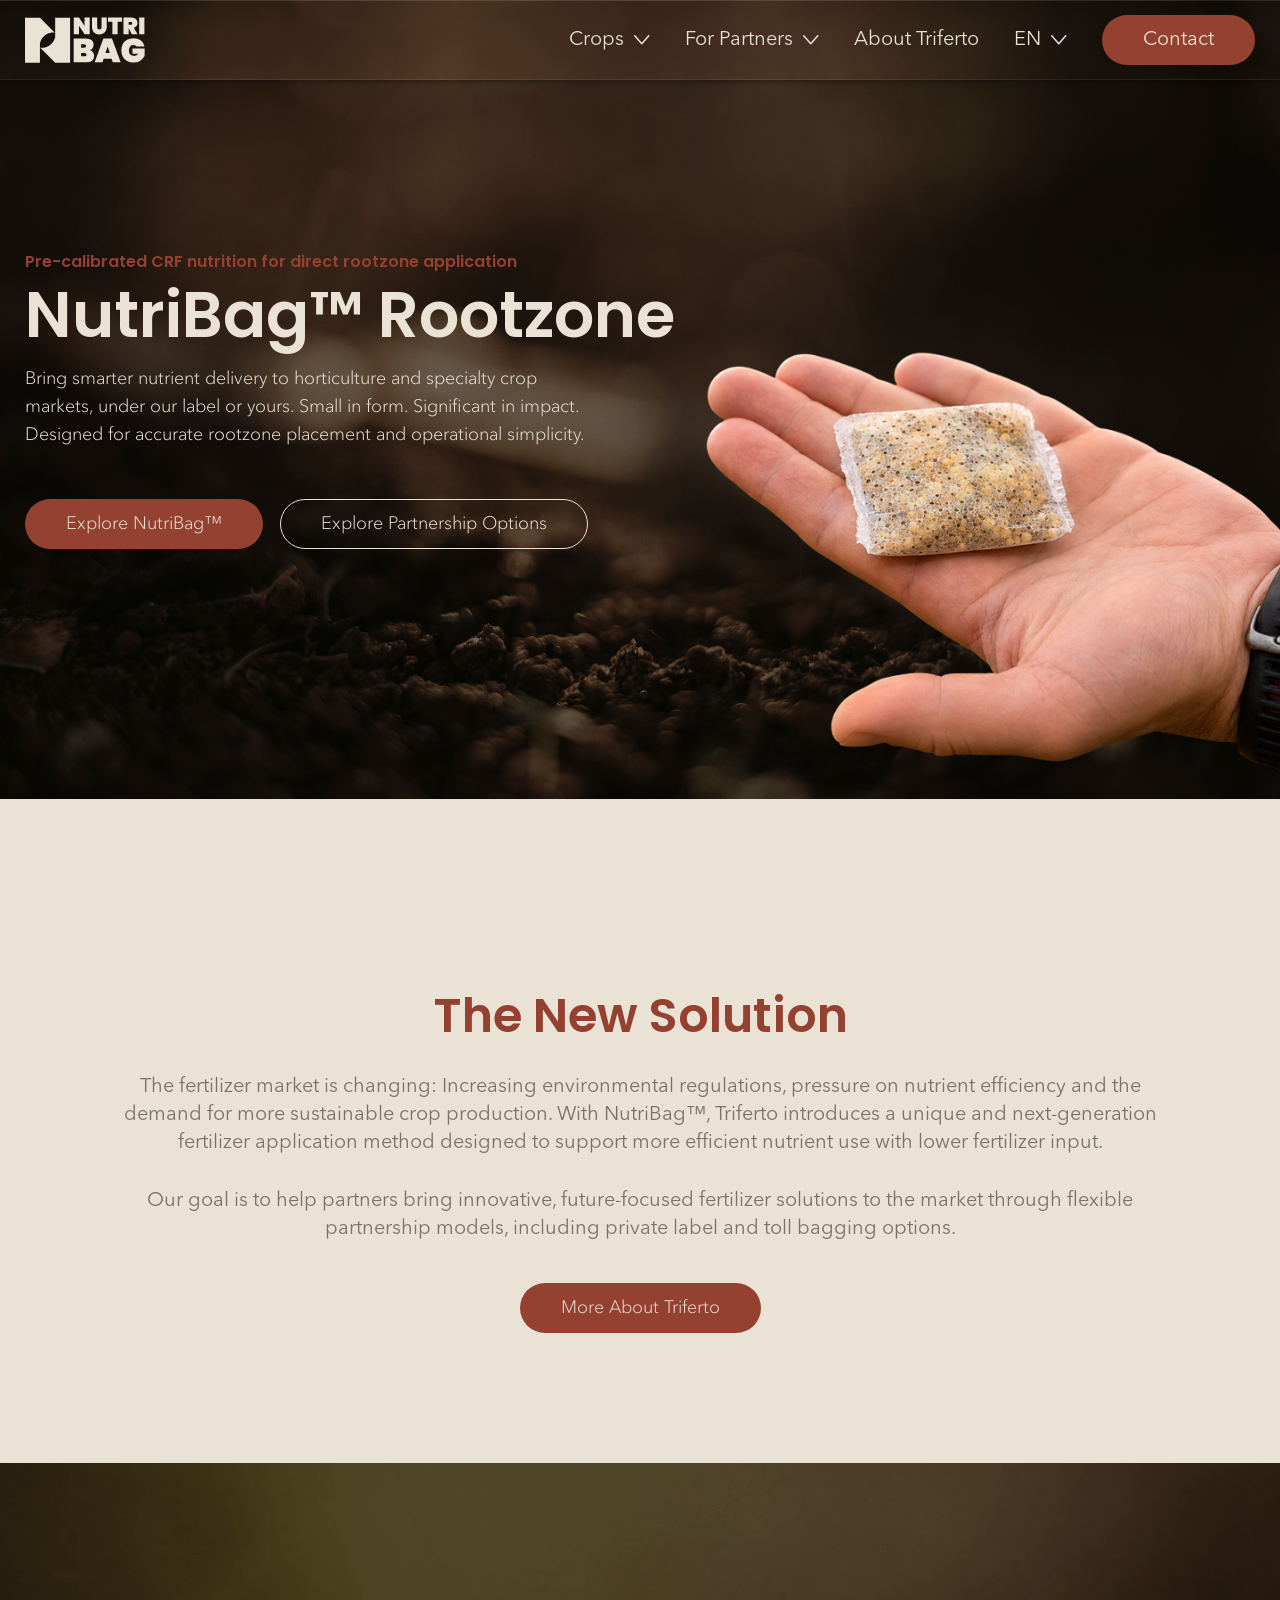
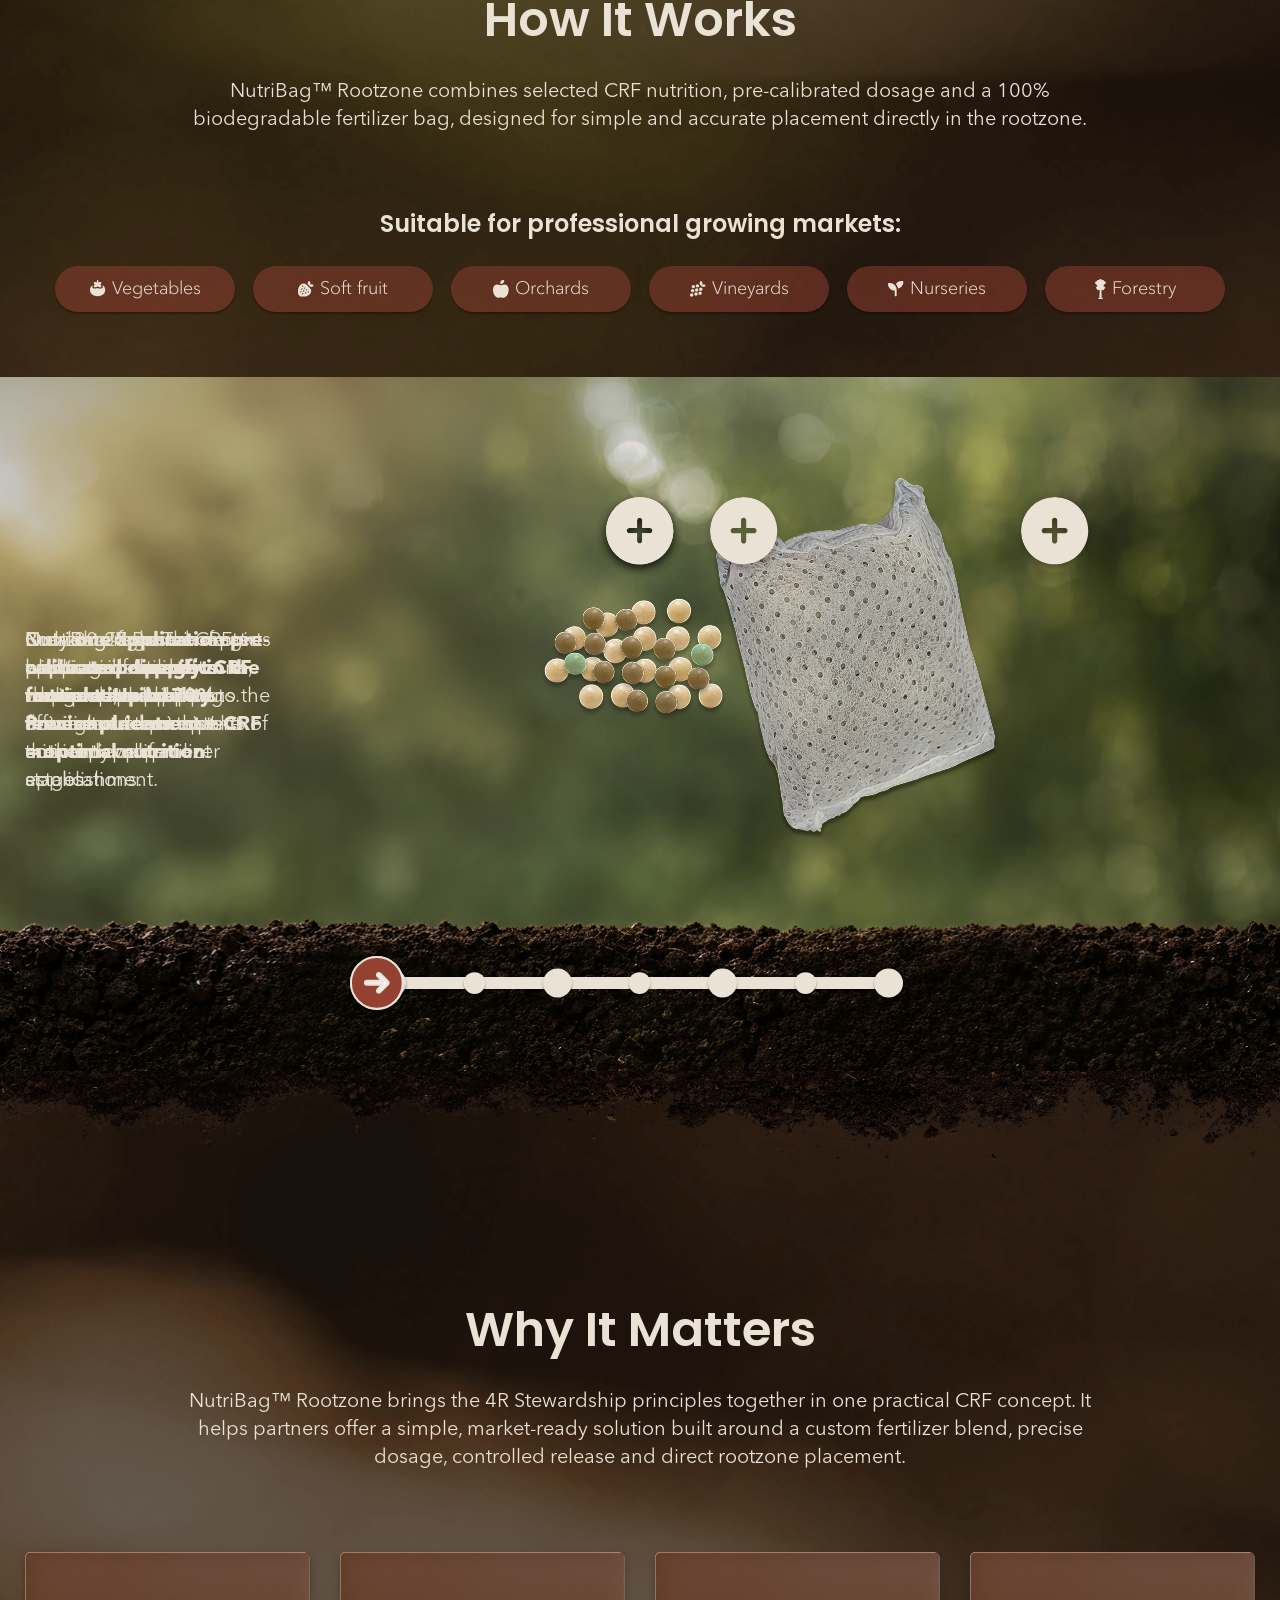
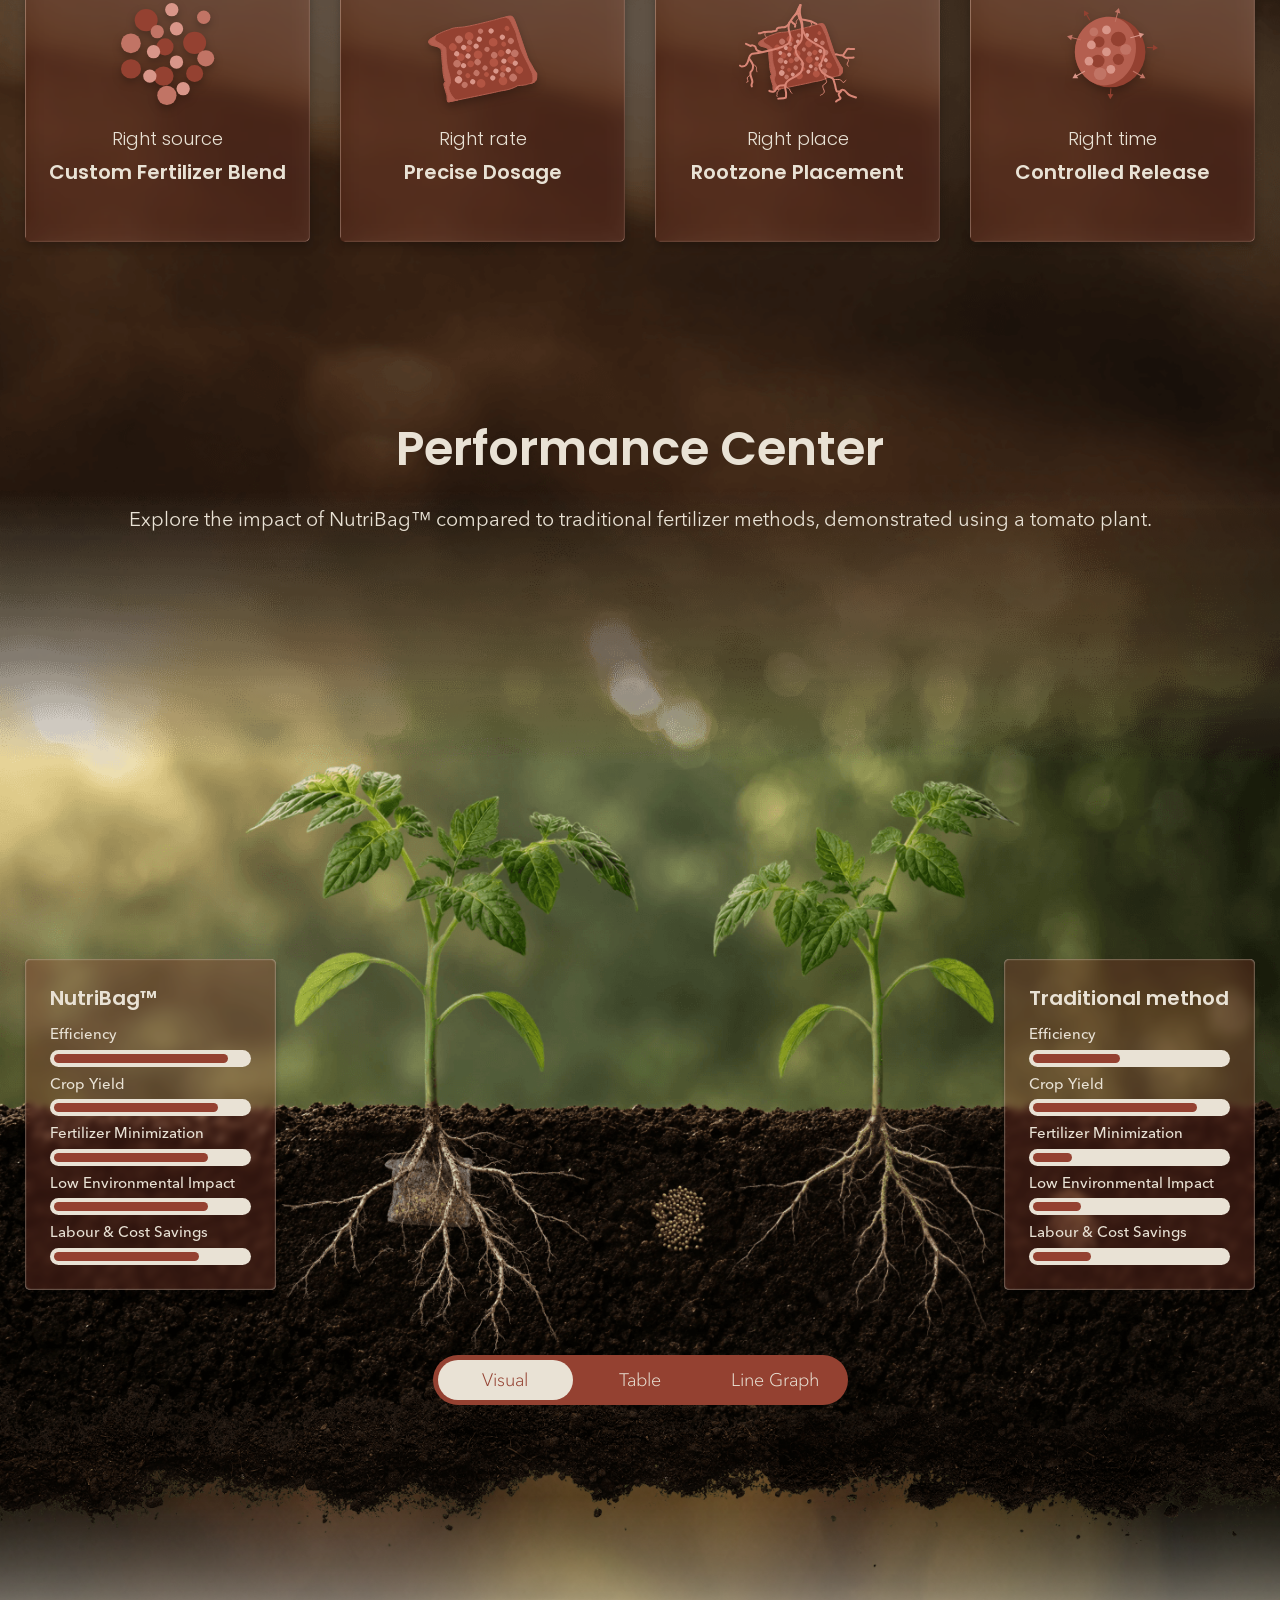
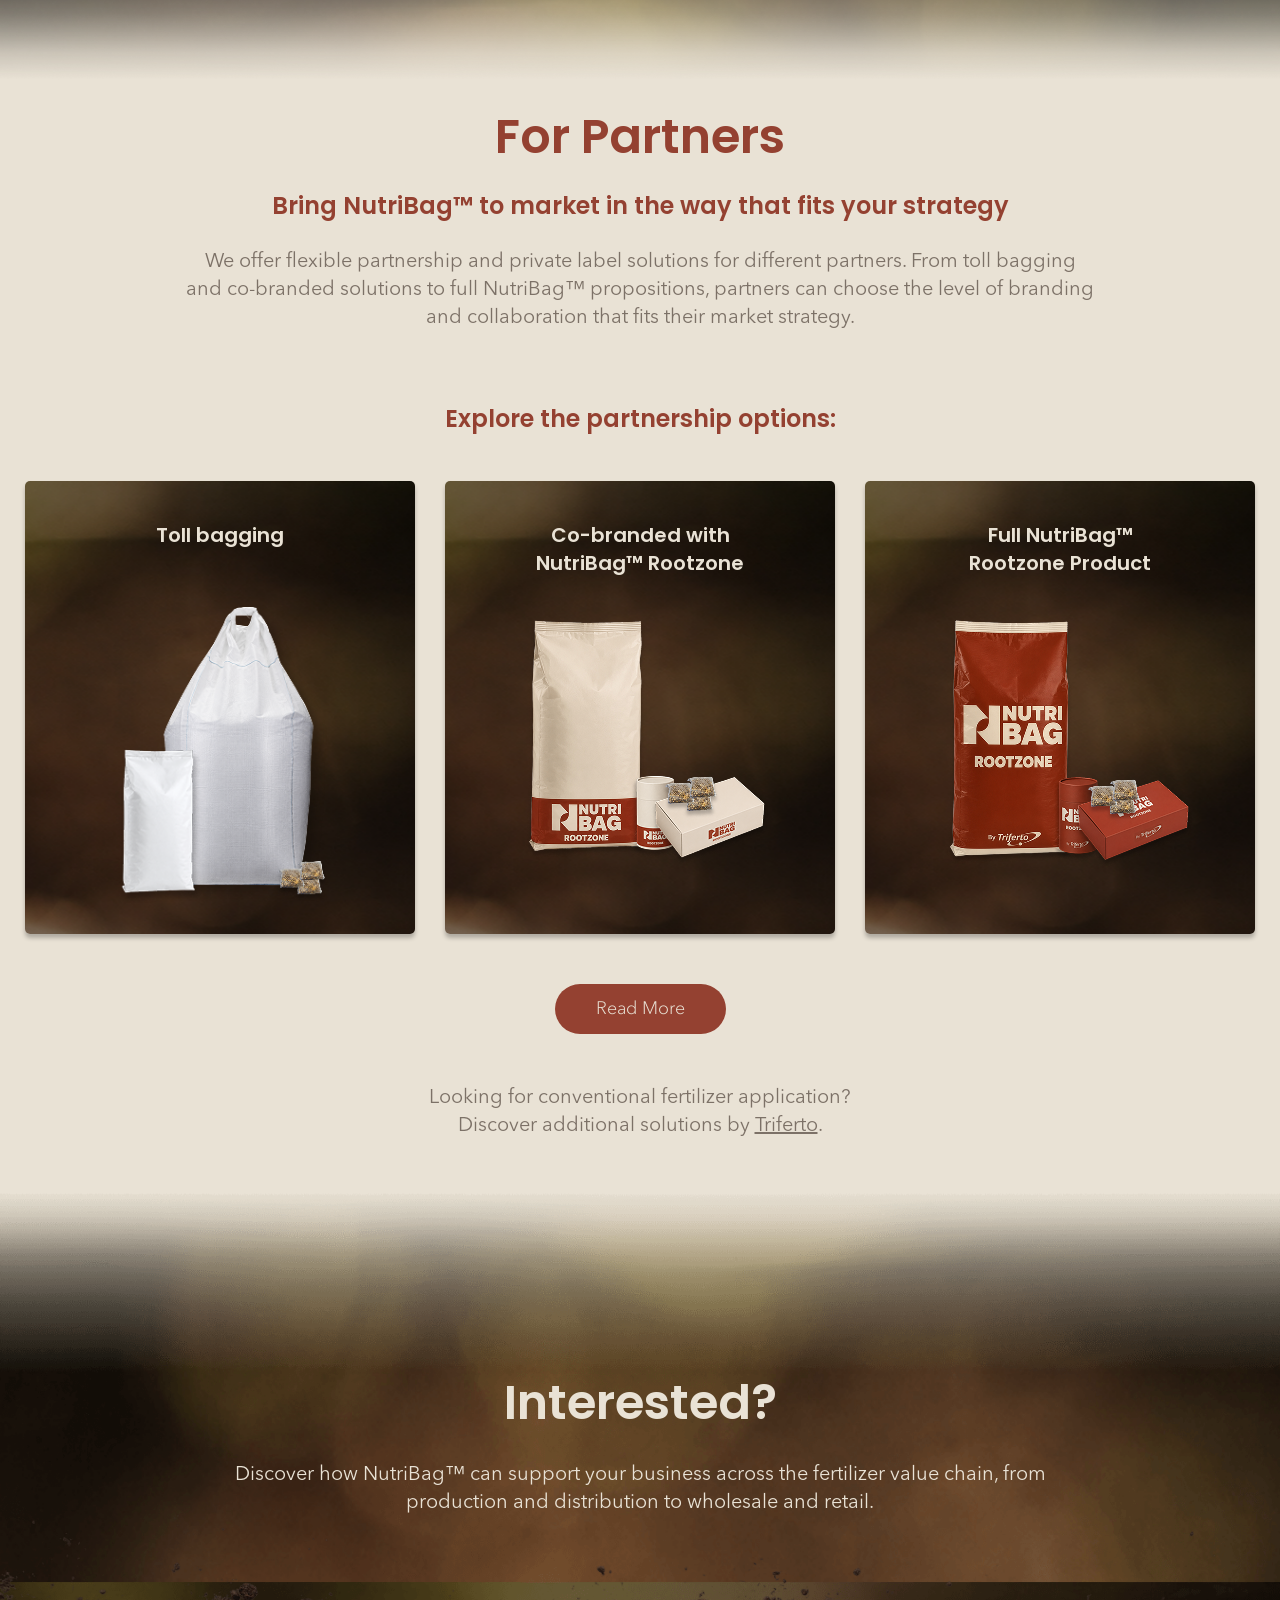
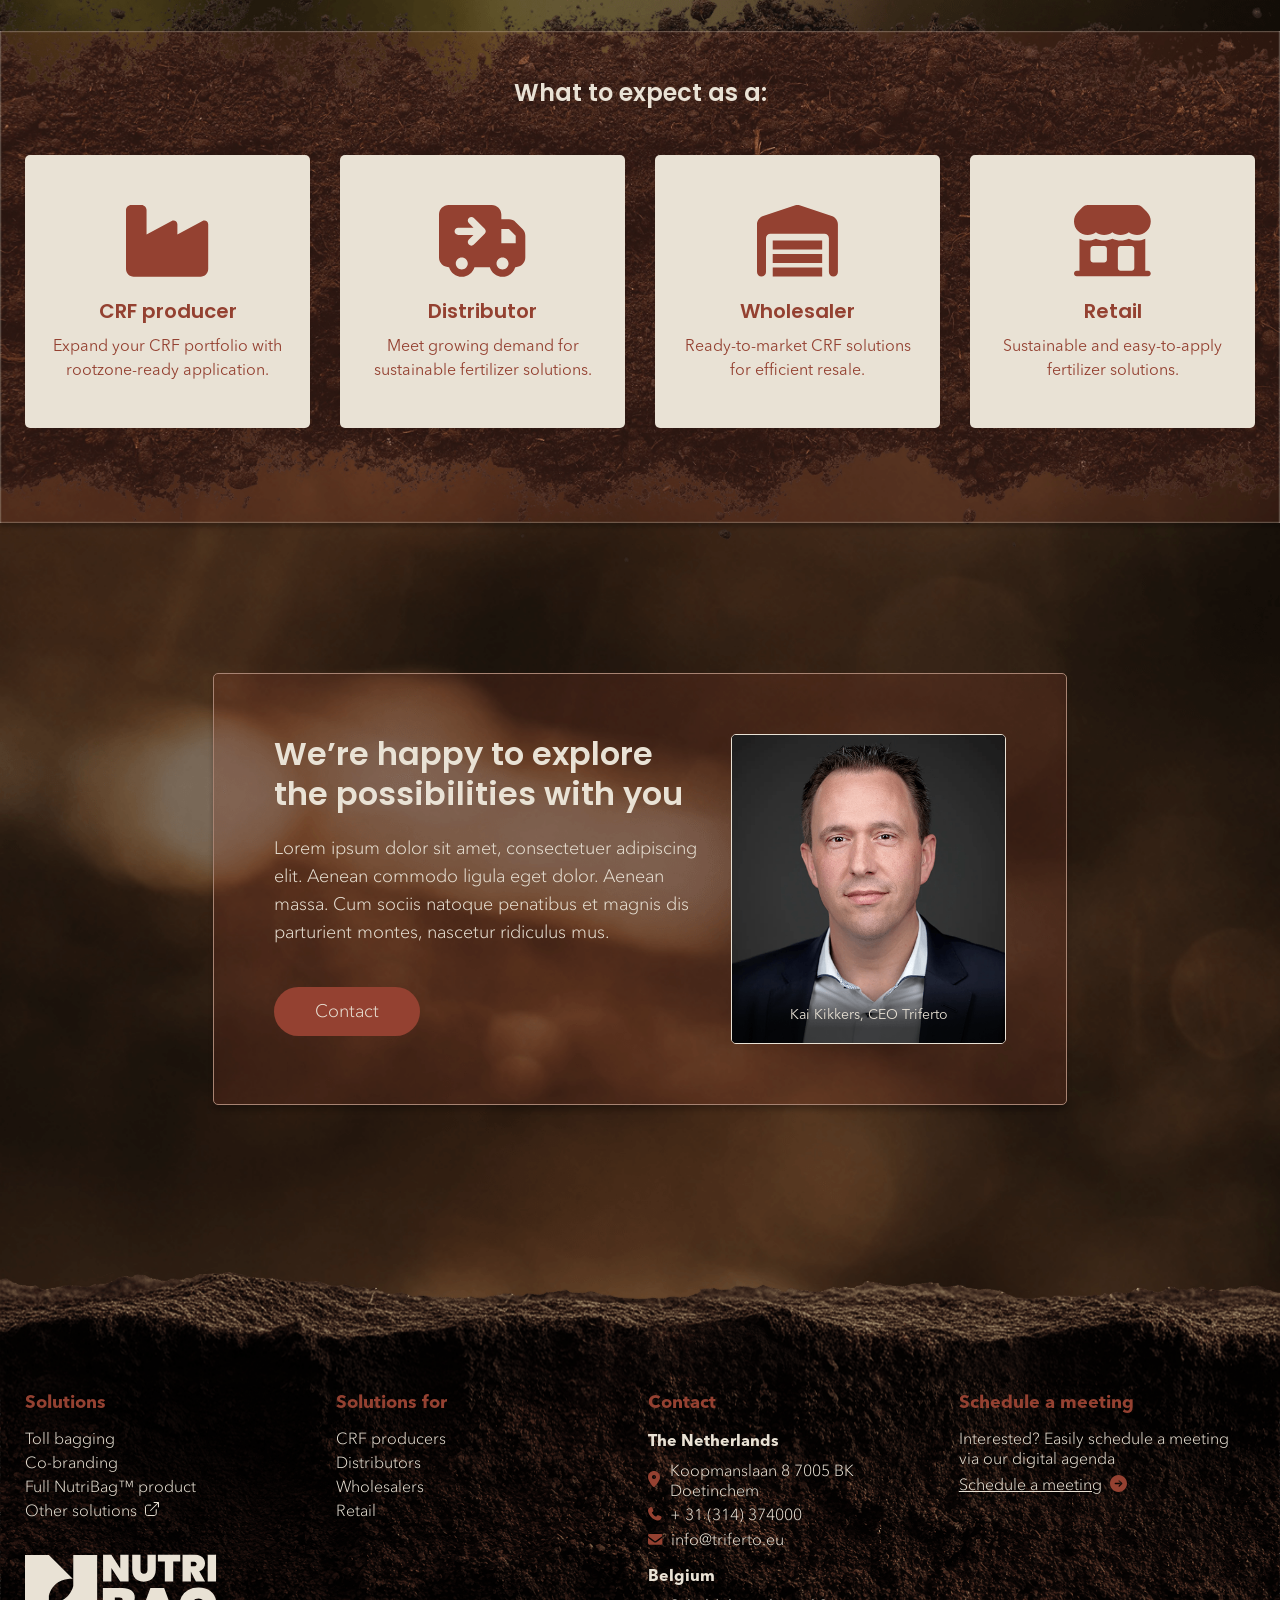
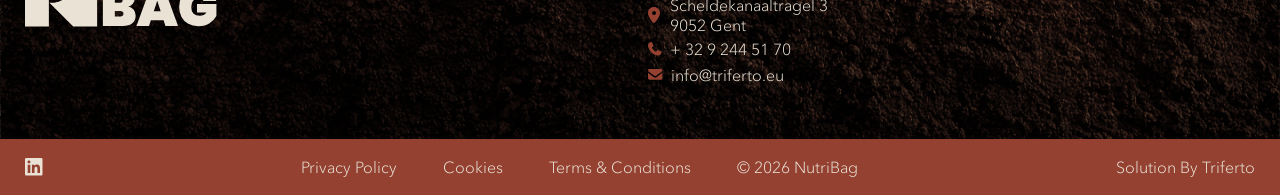
==== commit f4b71cb7: "Final Updated File" ====
--- a/index.html
+++ b/index.html
@@ -296,18 +296,22 @@
                     </div>
                 </div>
 
-                <div class="how_it_works_slider">
-                    <div class="scene_wrapper" style="background-image: url(img/how-it-works/bg1.png);">
+                <div class="how_it_works_slider" style="background-image: url(img/how-it-works/bg1.png);">
+                    <div class="scene_wrapper">
                         <img src="img/how-it-works/Meststofkorrels.png" class="nutri" alt="">
                         <img src="img/how-it-works/NutriBag-leeg.png" class="emptyBag" alt="">
                         <img src="img/how-it-works/NutriBag.png" class="bag" alt="">
+                        <img src="img/how-it-works/bg2.png" class="bg2" alt="">
+                        <img src="img/how-it-works/bg3.png" class="bg3" alt="">
+                        <img src="img/how-it-works/bg4.png" class="bg4" alt="">
+                        <img src="img/how-it-works/bg5.png" class="bg5" alt="">
                         <div class="scene_item item1">
                             <div class="container">
                                 <div class="row">
                                     <div class="col-lg-4">
                                         <p class="text_md title1">NutriBag™ Rootzone starts with a <strong>crop-specific CRF formulation</strong> tailored to the nutritional requirements of the crop.</p>
                                     </div>
-                                    <div class="col-lg-4">
+                                    <div class="col-lg-4 col-sm-6">
                                         <div class="toggle_box">
                                             <button type="button" class="toggle_icon">
                                                 <img src="img/how-it-works/plus-white.svg" alt="">
@@ -319,7 +323,7 @@
                                             </div>
                                         </div>
                                     </div>
-                                    <div class="col-lg-4">
+                                    <div class="col-lg-4 col-sm-6">
                                         <div class="toggle_box">
                                             <button type="button" class="toggle_icon">
                                                 <img src="img/how-it-works/plus-white.svg" alt="">
@@ -358,6 +362,79 @@
                                             <div class="toggle_content text_sm">
                                                 <p><strong>Precise Dosage</strong></p>
                                                 <p>Pre-calibrated nutrition supports application consistency while helping reduce nutrient losses and over-application.</p>
+                                            </div>
+                                        </div>
+                                    </div>
+                                </div>
+                            </div>
+                        </div>
+                        <div class="scene_item item4">
+                            <div class="container">
+                                <div class="row">
+                                    <div class="col-lg-5">
+                                        <p class="text_md title4">Only <strong>one application</strong> at planting instead of multiple applications</p>
+                                    </div>
+                                </div>
+                            </div>
+                        </div>
+                        <div class="scene_item item5">
+                            <div class="container">
+                                <div class="row">
+                                    <div class="col-lg-4">
+                                        <p class="text_md title5">Breakthrough: The magic happens in the rootzone, where uptake happens. <strong>Precise placement + CRF = optimal nutrition</strong></p>
+                                    </div>
+                                    <div class="col-lg-4">
+                                        <div class="toggle_box">
+                                            <button type="button" class="toggle_icon">
+                                                <img src="img/how-it-works/plus-white.svg" alt="">
+                                                <img src="img/how-it-works/plus-red.svg" alt="">
+                                            </button>
+                                            <div class="toggle_content text_sm">
+                                                <p><strong>Rootzone Placement</strong></p>
+                                                <p>Controlled release technology enables safe nutrient placement directly within the rootzone during critical growth stages.</p>
+                                            </div>
+                                        </div>
+                                    </div>
+                                </div>
+                            </div>
+                        </div>
+                        <div class="scene_item item6"></div>
+                        <div class="scene_item item7">
+                            <div class="container">
+                                <div class="row">
+                                    <div class="col-lg-4">
+                                        <p class="text_md title6">Rootzone-focused CRF application <strong>supports nutrient availability</strong> throughout the crop’s critical development stages.</p>
+                                    </div>
+                                    <div class="col-lg-4">
+                                        <div class="toggle_box">
+                                            <button type="button" class="toggle_icon">
+                                                <img src="img/how-it-works/plus-white.svg" alt="">
+                                                <img src="img/how-it-works/plus-red.svg" alt="">
+                                            </button>
+                                            <div class="toggle_content text_sm">
+                                                <p><strong>Rootzone Placement</strong></p>
+                                                <p>Controlled release technology enables safe nutrient placement directly within the rootzone during critical growth stages.</p>
+                                            </div>
+                                        </div>
+                                    </div>
+                                </div>
+                            </div>
+                        </div>
+                        <div class="scene_item item8">
+                            <div class="container">
+                                <div class="row">
+                                    <div class="col-lg-4">
+                                        <p class="text_md title7">Nutrients remain positioned <strong>directly in the rootzone</strong>, supporting efficient nutrient uptake and early crop establishment.</p>
+                                    </div>
+                                    <div class="col-lg-4">
+                                        <div class="toggle_box">
+                                            <button type="button" class="toggle_icon">
+                                                <img src="img/how-it-works/plus-white.svg" alt="">
+                                                <img src="img/how-it-works/plus-red.svg" alt="">
+                                            </button>
+                                            <div class="toggle_content text_sm">
+                                                <p><strong>Efficient Nutrient Uptake</strong></p>
+                                                <p>Direct rootzone availability supports faster nutrient access while helping improve nutrient efficiency during early plant development.</p>
                                             </div>
                                         </div>
                                     </div>
@@ -383,8 +460,8 @@
                             </button>
                         </div>
                     </div>
-                    <img src="img/how-it-works/soil-bottom.png" class="bottom_soil" alt="">
-                </div>
+                </div>
+                <img src="img/how-it-works/soil-bottom.png" class="bottom_soil" alt="">
             </section>
 
             <!-- why it matters section -->
--- a/css/style.css
+++ b/css/style.css
@@ -936,6 +936,9 @@
 .how_it_works_slider{
     position: relative;
     margin-top: 6.5rem;
+    isolation: isolate;
+    background-size: cover;
+    background-position: bottom center;
 }
 .timeline {
     width: min(52.6rem, 100%);
@@ -943,6 +946,7 @@
     top: 60rem;
     left: 50%;
     transform: translateX(-50%);
+    z-index: 2;
 }
 .timeline-track {
     position: relative;
@@ -1015,8 +1019,11 @@
 
 /* screen css */
 .scene_wrapper{
-    background-size: cover;
-    background-position: bottom center;
+    position: relative;
+    isolation: isolate;
+}
+.how_it_works_slider,
+.scene_wrapper{
     min-height: 69.4rem;
 }
 .scene_item{
@@ -1026,7 +1033,6 @@
     width: 100%;
     height: 100%;
     padding-block: 12rem;
-    opacity: 0;
 }
 .bottom_soil{
     width: 100%;
@@ -1072,8 +1078,8 @@
     box-shadow:  0 0 0 0.8rem rgba(148, 65, 49, 0.4);
 }
 .toggle_box.active .toggle_content{
-    opacity: 1;
-    visibility: visible;
+    opacity: 1 !important;
+    visibility: visible !important;
 }
 .scene_item .text_md{
     max-width: 25rem;
@@ -1082,8 +1088,46 @@
 body.popup-open .scene_item .text_md{
     opacity: 0.5;
 }
-
-
+.nutri{
+    width: 18.7rem;
+    left: calc(50% - 10rem);
+    position: absolute;
+    top: 22rem;
+    pointer-events: none;
+    z-index: 0;
+}
+.emptyBag{
+    width: 28.7rem;
+    position: absolute;
+    left: calc(65% - 12rem);
+    top: 10rem;
+    pointer-events: none;
+    z-index: 0;
+}
+.bag{
+   width: 38.9rem; 
+   position: absolute;
+   opacity: 0;
+   left: calc(50% - 8rem);
+   top: 17rem;
+   pointer-events: none;
+   z-index: 0;
+}
+.bg2,
+.bg3,
+.bg4,
+.bg5{
+    position: absolute;
+    left: 0;
+    top: 0;
+    width: 100%;
+    height: 100%;
+    object-fit: cover;
+    object-position: bottom center;
+    opacity: 0;
+    pointer-events: none;
+    z-index: -1;
+}
 
 
 /* why it matters area */
@@ -1562,6 +1606,7 @@
     align-items: center;
     flex-wrap: wrap;
     gap: 1.8rem;
+    justify-content: center;
 }
 
 .crops_button a {
--- a/css/responsive.css
+++ b/css/responsive.css
@@ -55,6 +55,9 @@
     }
     .swiper_button_group .step_next {
         right: calc((100% - 960px) / 2 + 15px);
+    }
+    .emptyBag {
+        left: calc(72% - 12rem);
     }
 
 }
@@ -368,6 +371,35 @@
     .step_slider_inner_section.v2 .back_btn{
         margin-bottom: 2rem;
     }
+
+    .scene_item .text_md {
+        max-width: 40rem;
+        margin-top: 0rem;
+        text-align: center;
+        margin-inline: auto;
+        margin-bottom: 4rem;
+    }
+    .scene_item {
+        padding-block: 7rem;
+    }
+    .toggle_content {
+        padding: 4rem 2rem 2rem;
+    }
+    .timeline {
+        top: 62rem;
+    }
+    .nutri {
+        left: calc(27% - 10rem);
+        top: 27rem;
+    }
+    .emptyBag {
+        left: calc(60% - 12rem);
+        top: 15rem;
+    }
+    .bag {
+        left: calc(35% - 8rem);
+        top: 19rem;
+    }
 }
 
 
@@ -723,4 +755,15 @@
     .steps_slider__media img {
         height: 32rem;
     }
+    .timeline {
+        width: min(36.6rem, 100%);
+    }
+    .timeline-step {
+        width: 2.5rem;
+        height: 2.5rem;
+    }
+    .timeline-handle {
+        width: 4.4rem;
+        height: 4.4rem;
+    }
 }
